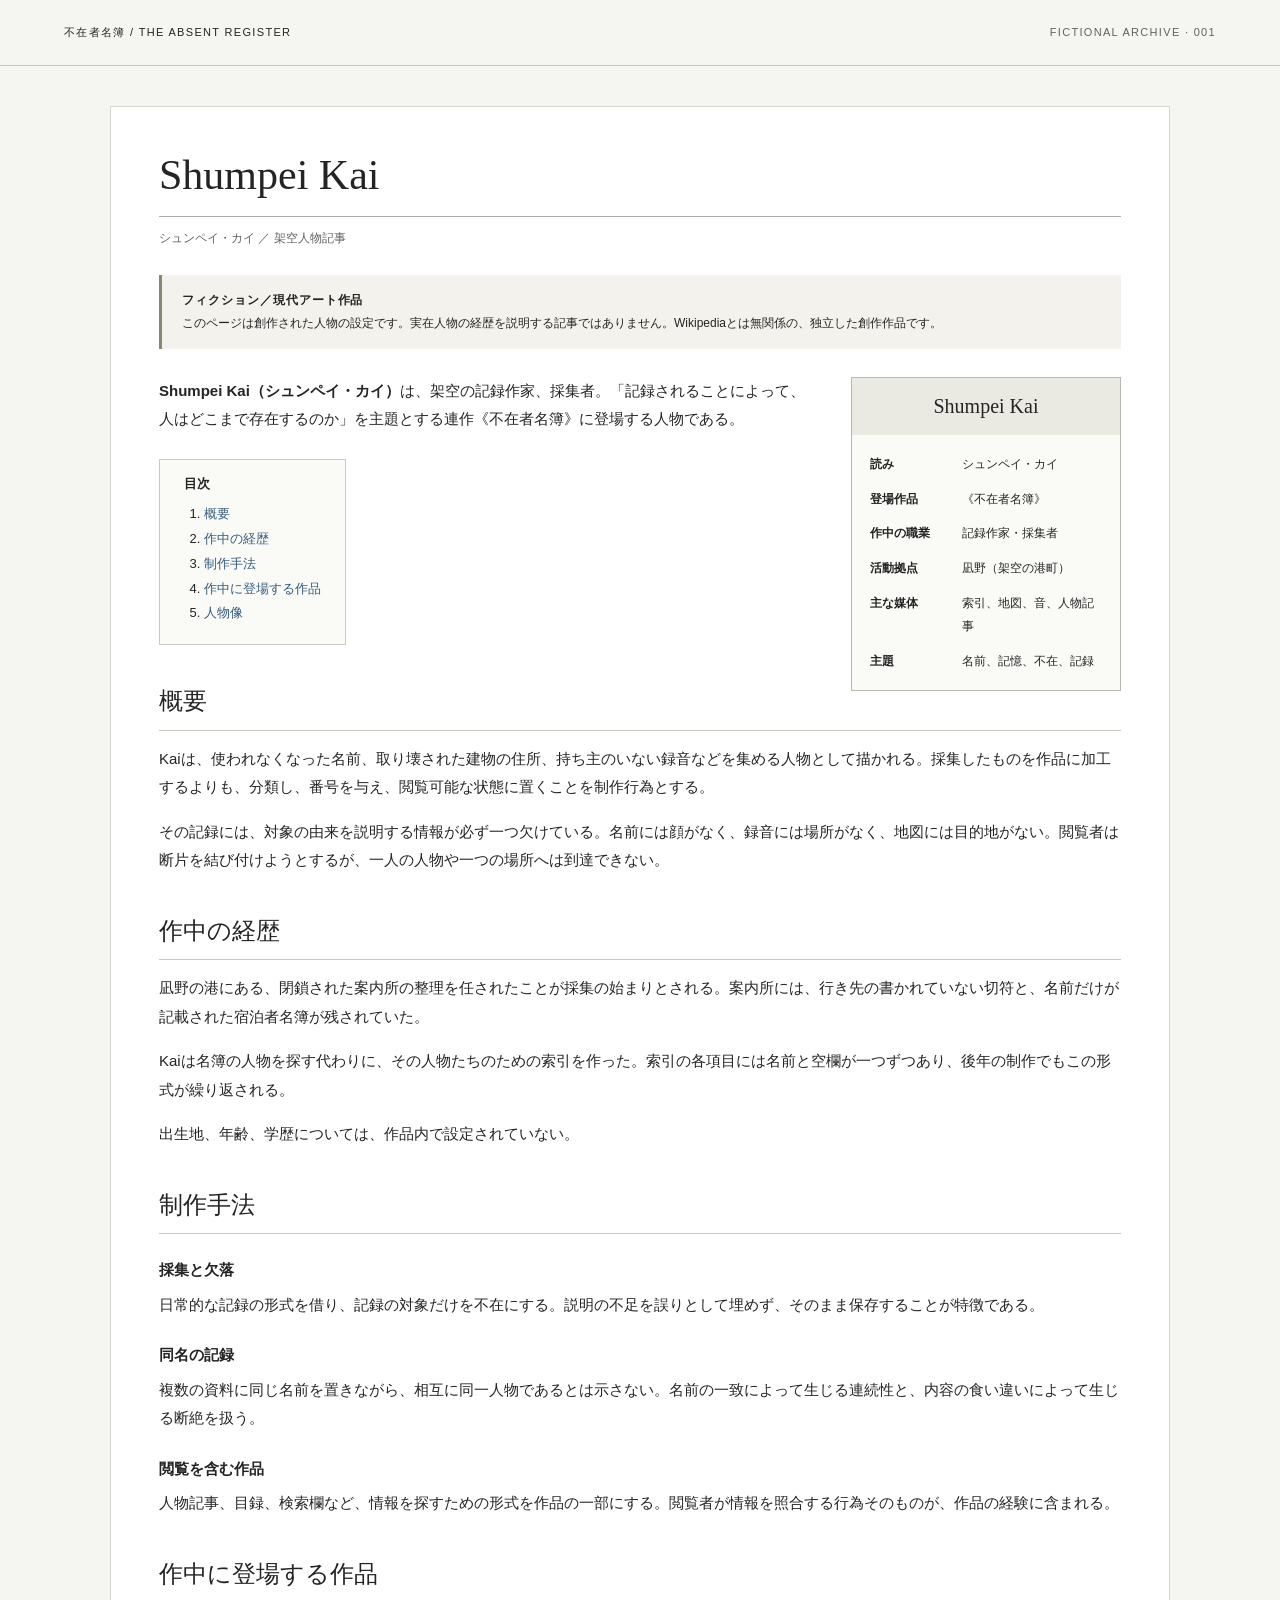
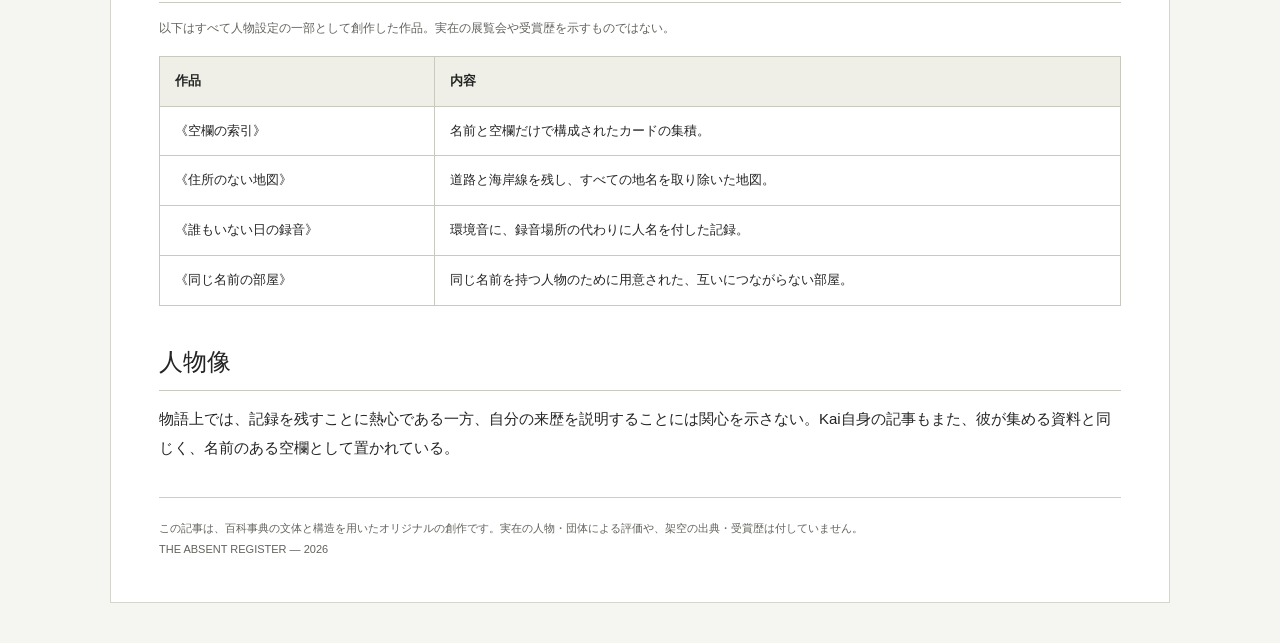
==== encyclopedia/index.html @ 6db36600 "Publish initial Shumpei Kai artworks" ====
<!doctype html>
<html lang="ja"><head><meta charset="utf-8"><meta name="viewport" content="width=device-width,initial-scale=1"><title>Shumpei Kai — 不在者名簿</title><meta name="description" content="現代アート作品《不在者名簿》。架空の記録作家Shumpei Kaiを百科事典の形式で描いた創作人物記事。"><style>
*{box-sizing:border-box}body{margin:0;background:#f5f5f2;color:#242424;font-family:Arial,'Yu Gothic',sans-serif;font-size:15px;line-height:1.9}header{padding:22px 5vw;border-bottom:1px solid #c8c8c1;display:flex;justify-content:space-between;gap:20px;font-size:11px;letter-spacing:.12em}header span:last-child{color:#62625d}main{max-width:1060px;margin:40px auto;padding:42px 48px;background:#fff;border:1px solid #d5d5ce}h1{font-family:Georgia,'Yu Mincho',serif;font-size:42px;font-weight:400;line-height:1.25;border-bottom:1px solid #aaa;padding-bottom:15px;margin:0 0 10px}a{color:#365b7d;text-decoration:none}a:hover{text-decoration:underline}.sub{font-size:12px;color:#62625d;margin-bottom:25px}.notice{border-left:3px solid #8b8674;background:#f4f2ec;padding:14px 20px;font-size:12px;line-height:1.9;margin-bottom:28px}.notice strong{display:block;letter-spacing:.08em}.facts{float:right;width:270px;margin:0 0 24px 34px;border:1px solid #b9b9b1;background:#fafaf7;font-size:12px}.facts h2{background:#eaeae3;text-align:center;border:0;font:20px Georgia,serif;margin:0;padding:17px}.facts dl{display:grid;grid-template-columns:82px 1fr;gap:12px 10px;padding:18px;margin:0}.facts dt{font-weight:bold}.facts dd{margin:0}.toc{display:table;border:1px solid #c9c9c0;background:#fafaf7;padding:12px 24px;font-size:13px;margin:25px 0}.toc b{display:block}.toc ol{margin:6px 0;padding-left:20px}h2{font-family:Georgia,'Yu Mincho',serif;font-size:24px;font-weight:400;border-bottom:1px solid #c9c9c0;padding-bottom:5px;margin:34px 0 14px;clear:left}h3{font-size:15px;margin:22px 0 6px}p{margin:0 0 16px}table{border-collapse:collapse;width:100%;font-size:13px}th,td{border:1px solid #c9c9c0;padding:12px 15px;text-align:left}th{background:#efefe8}footer{clear:both;border-top:1px solid #ccc;margin-top:35px;padding-top:20px;font-size:11px;color:#62625d}.small{font-size:12px;color:#62625d}@media(max-width:680px){header{padding:18px 6vw;font-size:9px}main{border:0;margin:0;padding:28px 6vw}h1{font-size:35px}.facts{float:none;width:100%;margin:22px 0}.toc{width:100%}body{font-size:14px}th,td{padding:10px}h2{font-size:22px}}
</style></head><body>
<header><span>不在者名簿 / THE ABSENT REGISTER</span><span>FICTIONAL ARCHIVE · 001</span></header>
<main><h1>Shumpei Kai</h1><div class="sub">シュンペイ・カイ ／ 架空人物記事</div>
<div class="notice"><strong>フィクション／現代アート作品</strong>このページは創作された人物の設定です。実在人物の経歴を説明する記事ではありません。Wikipediaとは無関係の、独立した創作作品です。</div>
<aside class="facts" aria-label="人物設定"><h2>Shumpei Kai</h2><dl><dt>読み</dt><dd>シュンペイ・カイ</dd><dt>登場作品</dt><dd>《不在者名簿》</dd><dt>作中の職業</dt><dd>記録作家・採集者</dd><dt>活動拠点</dt><dd>凪野（架空の港町）</dd><dt>主な媒体</dt><dd>索引、地図、音、人物記事</dd><dt>主題</dt><dd>名前、記憶、不在、記録</dd></dl></aside>
<p><b>Shumpei Kai（シュンペイ・カイ）</b>は、架空の記録作家、採集者。「記録されることによって、人はどこまで存在するのか」を主題とする連作《不在者名簿》に登場する人物である。</p>
<nav class="toc" aria-label="目次"><b>目次</b><ol><li><a href="#overview">概要</a></li><li><a href="#life">作中の経歴</a></li><li><a href="#practice">制作手法</a></li><li><a href="#works">作中に登場する作品</a></li><li><a href="#character">人物像</a></li></ol></nav>
<h2 id="overview">概要</h2><p>Kaiは、使われなくなった名前、取り壊された建物の住所、持ち主のいない録音などを集める人物として描かれる。採集したものを作品に加工するよりも、分類し、番号を与え、閲覧可能な状態に置くことを制作行為とする。</p><p>その記録には、対象の由来を説明する情報が必ず一つ欠けている。名前には顔がなく、録音には場所がなく、地図には目的地がない。閲覧者は断片を結び付けようとするが、一人の人物や一つの場所へは到達できない。</p>
<h2 id="life">作中の経歴</h2><p>凪野の港にある、閉鎖された案内所の整理を任されたことが採集の始まりとされる。案内所には、行き先の書かれていない切符と、名前だけが記載された宿泊者名簿が残されていた。</p><p>Kaiは名簿の人物を探す代わりに、その人物たちのための索引を作った。索引の各項目には名前と空欄が一つずつあり、後年の制作でもこの形式が繰り返される。</p><p>出生地、年齢、学歴については、作品内で設定されていない。</p>
<h2 id="practice">制作手法</h2><h3>採集と欠落</h3><p>日常的な記録の形式を借り、記録の対象だけを不在にする。説明の不足を誤りとして埋めず、そのまま保存することが特徴である。</p><h3>同名の記録</h3><p>複数の資料に同じ名前を置きながら、相互に同一人物であるとは示さない。名前の一致によって生じる連続性と、内容の食い違いによって生じる断絶を扱う。</p><h3>閲覧を含む作品</h3><p>人物記事、目録、検索欄など、情報を探すための形式を作品の一部にする。閲覧者が情報を照合する行為そのものが、作品の経験に含まれる。</p>
<h2 id="works">作中に登場する作品</h2><p class="small">以下はすべて人物設定の一部として創作した作品。実在の展覧会や受賞歴を示すものではない。</p><table><thead><tr><th scope="col">作品</th><th scope="col">内容</th></tr></thead><tbody><tr><td>《空欄の索引》</td><td>名前と空欄だけで構成されたカードの集積。</td></tr><tr><td>《住所のない地図》</td><td>道路と海岸線を残し、すべての地名を取り除いた地図。</td></tr><tr><td>《誰もいない日の録音》</td><td>環境音に、録音場所の代わりに人名を付した記録。</td></tr><tr><td>《同じ名前の部屋》</td><td>同じ名前を持つ人物のために用意された、互いにつながらない部屋。</td></tr></tbody></table>
<h2 id="character">人物像</h2><p>物語上では、記録を残すことに熱心である一方、自分の来歴を説明することには関心を示さない。Kai自身の記事もまた、彼が集める資料と同じく、名前のある空欄として置かれている。</p>
<footer>この記事は、百科事典の文体と構造を用いたオリジナルの創作です。実在の人物・団体による評価や、架空の出典・受賞歴は付していません。<br>THE ABSENT REGISTER — 2026</footer></main></body></html>
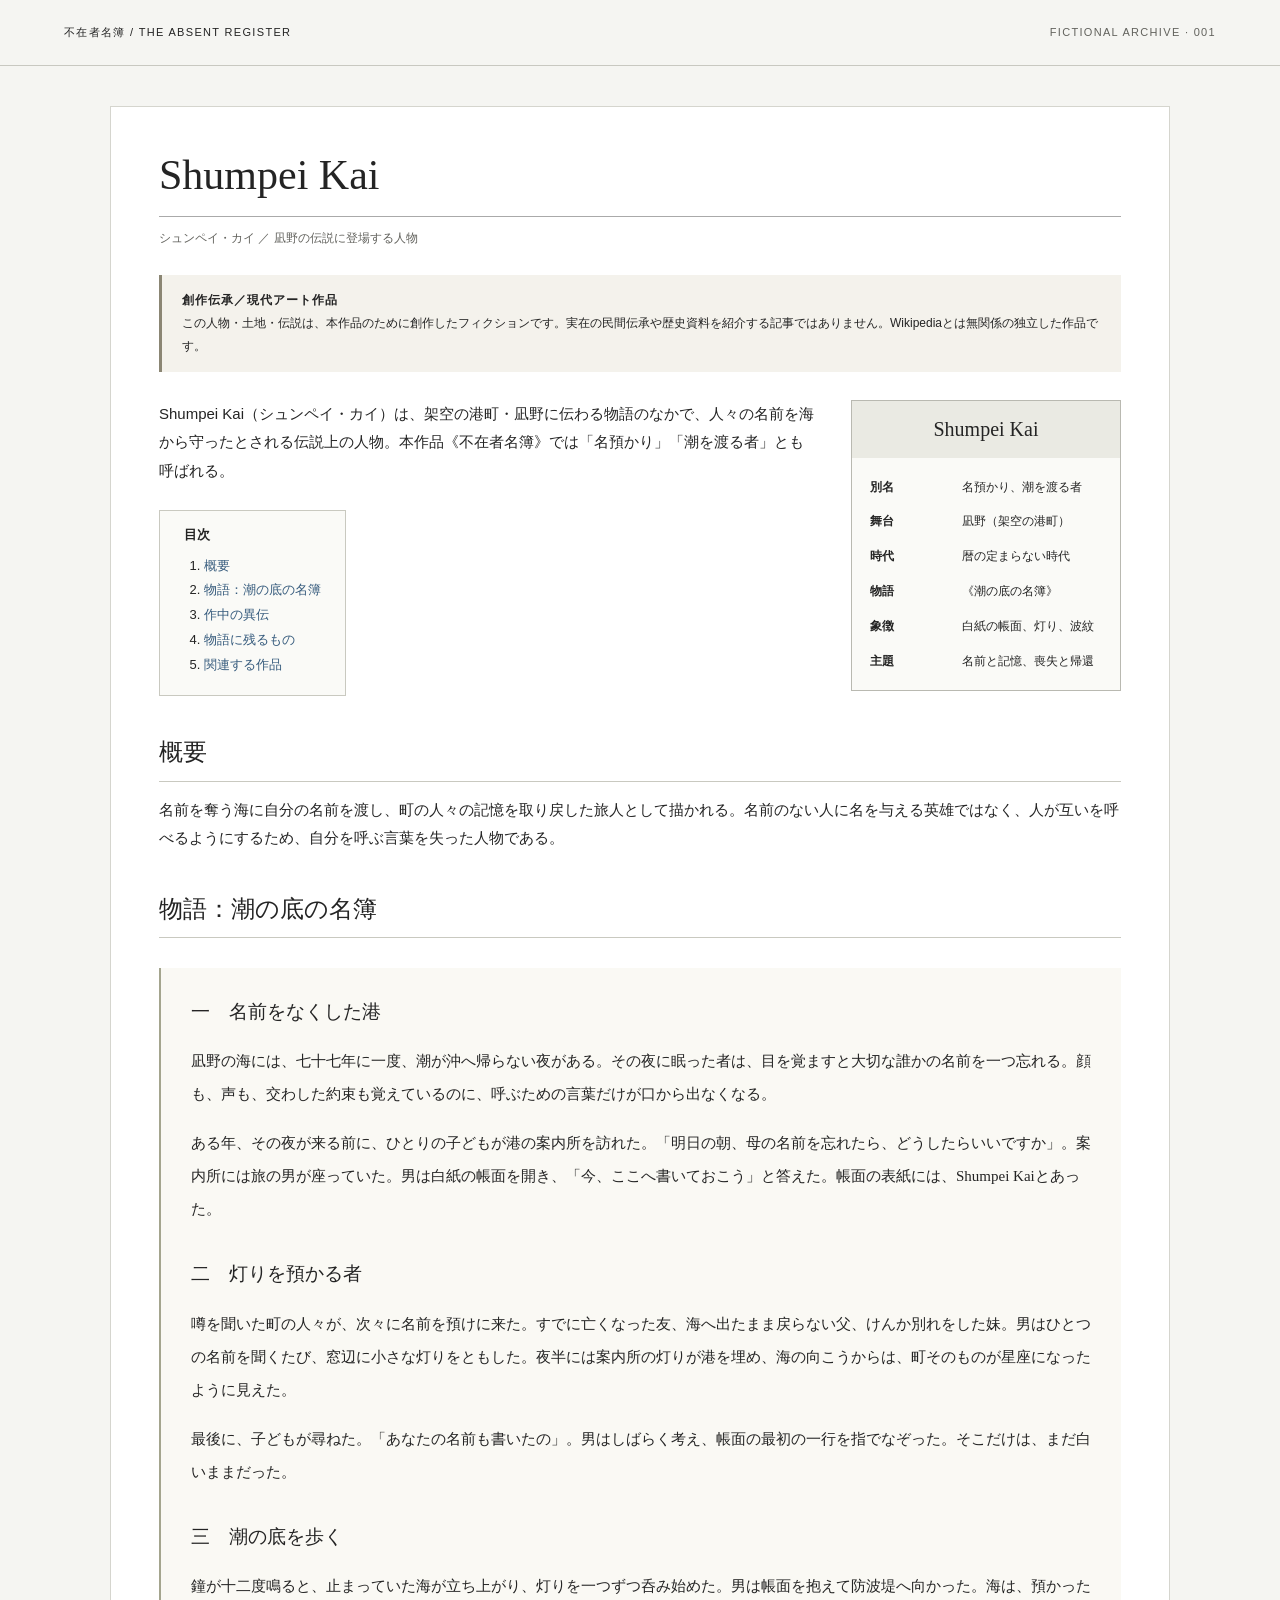
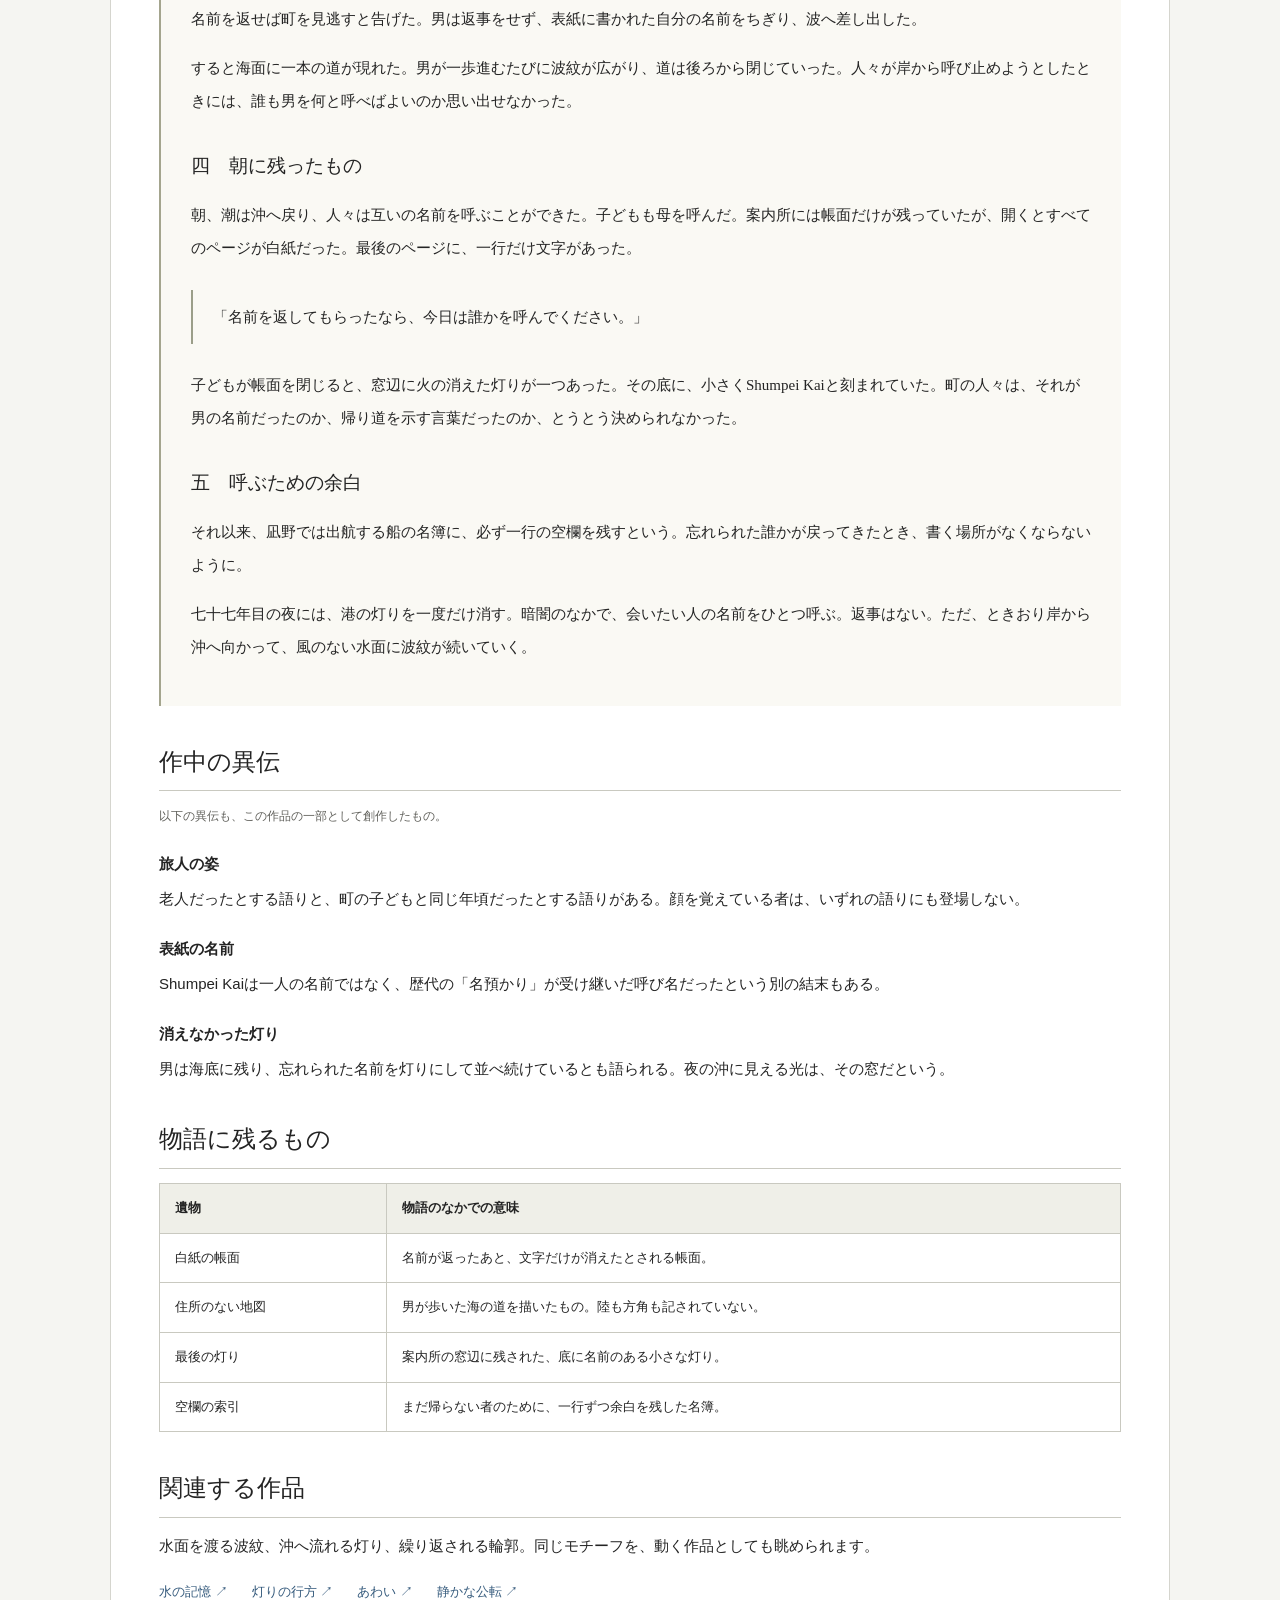
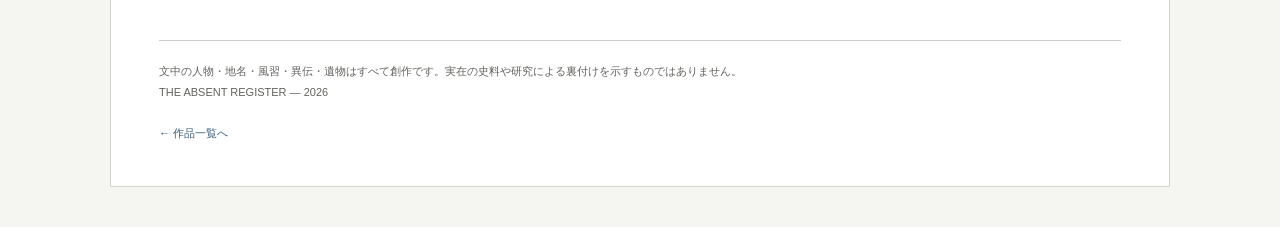
==== commit 3fed8fdc: "Tell the legend of Shumpei Kai and the sea of names" ====
--- a/encyclopedia/index.html
+++ b/encyclopedia/index.html
@@ -1,16 +1,15 @@
 <!doctype html>
-<html lang="ja"><head><meta charset="utf-8"><meta name="viewport" content="width=device-width,initial-scale=1"><title>Shumpei Kai — 不在者名簿</title><meta name="description" content="現代アート作品《不在者名簿》。架空の記録作家Shumpei Kaiを百科事典の形式で描いた創作人物記事。"><style>
+<html lang="ja"><head><meta charset="utf-8"><meta name="viewport" content="width=device-width,initial-scale=1"><title>Shumpei Kai — 不在者名簿</title><meta name="description" content="現代アート作品《不在者名簿》。名前を奪う海に自分の名を渡した伝説上の人物Shumpei Kai。架空の港町・凪野を舞台とする創作物語《潮の底の名簿》。"><style>
 *{box-sizing:border-box}body{margin:0;background:#f5f5f2;color:#242424;font-family:Arial,'Yu Gothic',sans-serif;font-size:15px;line-height:1.9}header{padding:22px 5vw;border-bottom:1px solid #c8c8c1;display:flex;justify-content:space-between;gap:20px;font-size:11px;letter-spacing:.12em}header span:last-child{color:#62625d}main{max-width:1060px;margin:40px auto;padding:42px 48px;background:#fff;border:1px solid #d5d5ce}h1{font-family:Georgia,'Yu Mincho',serif;font-size:42px;font-weight:400;line-height:1.25;border-bottom:1px solid #aaa;padding-bottom:15px;margin:0 0 10px}a{color:#365b7d;text-decoration:none}a:hover{text-decoration:underline}.sub{font-size:12px;color:#62625d;margin-bottom:25px}.notice{border-left:3px solid #8b8674;background:#f4f2ec;padding:14px 20px;font-size:12px;line-height:1.9;margin-bottom:28px}.notice strong{display:block;letter-spacing:.08em}.facts{float:right;width:270px;margin:0 0 24px 34px;border:1px solid #b9b9b1;background:#fafaf7;font-size:12px}.facts h2{background:#eaeae3;text-align:center;border:0;font:20px Georgia,serif;margin:0;padding:17px}.facts dl{display:grid;grid-template-columns:82px 1fr;gap:12px 10px;padding:18px;margin:0}.facts dt{font-weight:bold}.facts dd{margin:0}.toc{display:table;border:1px solid #c9c9c0;background:#fafaf7;padding:12px 24px;font-size:13px;margin:25px 0}.toc b{display:block}.toc ol{margin:6px 0;padding-left:20px}h2{font-family:Georgia,'Yu Mincho',serif;font-size:24px;font-weight:400;border-bottom:1px solid #c9c9c0;padding-bottom:5px;margin:34px 0 14px;clear:left}h3{font-size:15px;margin:22px 0 6px}p{margin:0 0 16px}table{border-collapse:collapse;width:100%;font-size:13px}th,td{border:1px solid #c9c9c0;padding:12px 15px;text-align:left}th{background:#efefe8}footer{clear:both;border-top:1px solid #ccc;margin-top:35px;padding-top:20px;font-size:11px;color:#62625d}.small{font-size:12px;color:#62625d}@media(max-width:680px){header{padding:18px 6vw;font-size:9px}main{border:0;margin:0;padding:28px 6vw}h1{font-size:35px}.facts{float:none;width:100%;margin:22px 0}.toc{width:100%}body{font-size:14px}th,td{padding:10px}h2{font-size:22px}}
-</style></head><body>
+.story{clear:both;margin:30px 0;padding:26px 30px;background:#faf9f4;border-left:2px solid #a4a58e}.story h3{font-family:Georgia,'Yu Mincho',serif;font-size:19px;font-weight:400;margin:30px 0 15px}.story h3:first-child{margin-top:0}.story p{font-family:'Yu Mincho',Georgia,serif;line-height:2.2}.story blockquote{margin:25px 0;padding:12px 20px;border-left:2px solid #9b9e89;font-family:'Yu Mincho',serif;line-height:2}.related{display:flex;flex-wrap:wrap;gap:12px 24px;font-size:13px;margin:20px 0}.back{display:inline-block;margin-top:20px}@media(max-width:680px){.story{padding:20px 18px}.story h3{font-size:17px}}a:focus-visible{outline:2px solid #617c77;outline-offset:3px}</style></head><body>
 <header><span>不在者名簿 / THE ABSENT REGISTER</span><span>FICTIONAL ARCHIVE · 001</span></header>
-<main><h1>Shumpei Kai</h1><div class="sub">シュンペイ・カイ ／ 架空人物記事</div>
-<div class="notice"><strong>フィクション／現代アート作品</strong>このページは創作された人物の設定です。実在人物の経歴を説明する記事ではありません。Wikipediaとは無関係の、独立した創作作品です。</div>
-<aside class="facts" aria-label="人物設定"><h2>Shumpei Kai</h2><dl><dt>読み</dt><dd>シュンペイ・カイ</dd><dt>登場作品</dt><dd>《不在者名簿》</dd><dt>作中の職業</dt><dd>記録作家・採集者</dd><dt>活動拠点</dt><dd>凪野（架空の港町）</dd><dt>主な媒体</dt><dd>索引、地図、音、人物記事</dd><dt>主題</dt><dd>名前、記憶、不在、記録</dd></dl></aside>
-<p><b>Shumpei Kai（シュンペイ・カイ）</b>は、架空の記録作家、採集者。「記録されることによって、人はどこまで存在するのか」を主題とする連作《不在者名簿》に登場する人物である。</p>
-<nav class="toc" aria-label="目次"><b>目次</b><ol><li><a href="#overview">概要</a></li><li><a href="#life">作中の経歴</a></li><li><a href="#practice">制作手法</a></li><li><a href="#works">作中に登場する作品</a></li><li><a href="#character">人物像</a></li></ol></nav>
-<h2 id="overview">概要</h2><p>Kaiは、使われなくなった名前、取り壊された建物の住所、持ち主のいない録音などを集める人物として描かれる。採集したものを作品に加工するよりも、分類し、番号を与え、閲覧可能な状態に置くことを制作行為とする。</p><p>その記録には、対象の由来を説明する情報が必ず一つ欠けている。名前には顔がなく、録音には場所がなく、地図には目的地がない。閲覧者は断片を結び付けようとするが、一人の人物や一つの場所へは到達できない。</p>
-<h2 id="life">作中の経歴</h2><p>凪野の港にある、閉鎖された案内所の整理を任されたことが採集の始まりとされる。案内所には、行き先の書かれていない切符と、名前だけが記載された宿泊者名簿が残されていた。</p><p>Kaiは名簿の人物を探す代わりに、その人物たちのための索引を作った。索引の各項目には名前と空欄が一つずつあり、後年の制作でもこの形式が繰り返される。</p><p>出生地、年齢、学歴については、作品内で設定されていない。</p>
-<h2 id="practice">制作手法</h2><h3>採集と欠落</h3><p>日常的な記録の形式を借り、記録の対象だけを不在にする。説明の不足を誤りとして埋めず、そのまま保存することが特徴である。</p><h3>同名の記録</h3><p>複数の資料に同じ名前を置きながら、相互に同一人物であるとは示さない。名前の一致によって生じる連続性と、内容の食い違いによって生じる断絶を扱う。</p><h3>閲覧を含む作品</h3><p>人物記事、目録、検索欄など、情報を探すための形式を作品の一部にする。閲覧者が情報を照合する行為そのものが、作品の経験に含まれる。</p>
-<h2 id="works">作中に登場する作品</h2><p class="small">以下はすべて人物設定の一部として創作した作品。実在の展覧会や受賞歴を示すものではない。</p><table><thead><tr><th scope="col">作品</th><th scope="col">内容</th></tr></thead><tbody><tr><td>《空欄の索引》</td><td>名前と空欄だけで構成されたカードの集積。</td></tr><tr><td>《住所のない地図》</td><td>道路と海岸線を残し、すべての地名を取り除いた地図。</td></tr><tr><td>《誰もいない日の録音》</td><td>環境音に、録音場所の代わりに人名を付した記録。</td></tr><tr><td>《同じ名前の部屋》</td><td>同じ名前を持つ人物のために用意された、互いにつながらない部屋。</td></tr></tbody></table>
-<h2 id="character">人物像</h2><p>物語上では、記録を残すことに熱心である一方、自分の来歴を説明することには関心を示さない。Kai自身の記事もまた、彼が集める資料と同じく、名前のある空欄として置かれている。</p>
-<footer>この記事は、百科事典の文体と構造を用いたオリジナルの創作です。実在の人物・団体による評価や、架空の出典・受賞歴は付していません。<br>THE ABSENT REGISTER — 2026</footer></main></body></html>
+<main><h1>Shumpei Kai</h1><div class="sub">シュンペイ・カイ ／ 凪野の伝説に登場する人物</div>
+<div class="notice"><strong>創作伝承／現代アート作品</strong>この人物・土地・伝説は、本作品のために創作したフィクションです。実在の民間伝承や歴史資料を紹介する記事ではありません。Wikipediaとは無関係の独立した作品です。</div>
+<aside class="facts" aria-label="伝説の人物設定"><h2>Shumpei Kai</h2><dl><dt>別名</dt><dd>名預かり、潮を渡る者</dd><dt>舞台</dt><dd>凪野（架空の港町）</dd><dt>時代</dt><dd>暦の定まらない時代</dd><dt>物語</dt><dd>《潮の底の名簿》</dd><dt>象徴</dt><dd>白紙の帳面、灯り、波紋</dd><dt>主題</dt><dd>名前と記憶、喪失と帰還</dd></dl></aside>
+<p>Shumpei Kai（シュンペイ・カイ）は、架空の港町・凪野に伝わる物語のなかで、人々の名前を海から守ったとされる伝説上の人物。本作品《不在者名簿》では「名預かり」「潮を渡る者」とも呼ばれる。</p><nav class="toc" aria-label="目次"><b>目次</b><ol><li><a href="#overview">概要</a></li><li><a href="#legend">物語：潮の底の名簿</a></li><li><a href="#variants">作中の異伝</a></li><li><a href="#artifacts">物語に残るもの</a></li><li><a href="#related">関連する作品</a></li></ol></nav>
+<h2 id="overview">概要</h2><p>名前を奪う海に自分の名前を渡し、町の人々の記憶を取り戻した旅人として描かれる。名前のない人に名を与える英雄ではなく、人が互いを呼べるようにするため、自分を呼ぶ言葉を失った人物である。</p>
+<h2 id="legend">物語：潮の底の名簿</h2><div class="story"><h3>一　名前をなくした港</h3><p>凪野の海には、七十七年に一度、潮が沖へ帰らない夜がある。その夜に眠った者は、目を覚ますと大切な誰かの名前を一つ忘れる。顔も、声も、交わした約束も覚えているのに、呼ぶための言葉だけが口から出なくなる。</p><p>ある年、その夜が来る前に、ひとりの子どもが港の案内所を訪れた。「明日の朝、母の名前を忘れたら、どうしたらいいですか」。案内所には旅の男が座っていた。男は白紙の帳面を開き、「今、ここへ書いておこう」と答えた。帳面の表紙には、Shumpei Kaiとあった。</p><h3>二　灯りを預かる者</h3><p>噂を聞いた町の人々が、次々に名前を預けに来た。すでに亡くなった友、海へ出たまま戻らない父、けんか別れをした妹。男はひとつの名前を聞くたび、窓辺に小さな灯りをともした。夜半には案内所の灯りが港を埋め、海の向こうからは、町そのものが星座になったように見えた。</p><p>最後に、子どもが尋ねた。「あなたの名前も書いたの」。男はしばらく考え、帳面の最初の一行を指でなぞった。そこだけは、まだ白いままだった。</p><h3>三　潮の底を歩く</h3><p>鐘が十二度鳴ると、止まっていた海が立ち上がり、灯りを一つずつ呑み始めた。男は帳面を抱えて防波堤へ向かった。海は、預かった名前を返せば町を見逃すと告げた。男は返事をせず、表紙に書かれた自分の名前をちぎり、波へ差し出した。</p><p>すると海面に一本の道が現れた。男が一歩進むたびに波紋が広がり、道は後ろから閉じていった。人々が岸から呼び止めようとしたときには、誰も男を何と呼べばよいのか思い出せなかった。</p><h3>四　朝に残ったもの</h3><p>朝、潮は沖へ戻り、人々は互いの名前を呼ぶことができた。子どもも母を呼んだ。案内所には帳面だけが残っていたが、開くとすべてのページが白紙だった。最後のページに、一行だけ文字があった。</p><blockquote>「名前を返してもらったなら、今日は誰かを呼んでください。」</blockquote><p>子どもが帳面を閉じると、窓辺に火の消えた灯りが一つあった。その底に、小さくShumpei Kaiと刻まれていた。町の人々は、それが男の名前だったのか、帰り道を示す言葉だったのか、とうとう決められなかった。</p><h3>五　呼ぶための余白</h3><p>それ以来、凪野では出航する船の名簿に、必ず一行の空欄を残すという。忘れられた誰かが戻ってきたとき、書く場所がなくならないように。</p><p>七十七年目の夜には、港の灯りを一度だけ消す。暗闇のなかで、会いたい人の名前をひとつ呼ぶ。返事はない。ただ、ときおり岸から沖へ向かって、風のない水面に波紋が続いていく。</p></div>
+<h2 id="variants">作中の異伝</h2><p class="small">以下の異伝も、この作品の一部として創作したもの。</p><h3>旅人の姿</h3><p>老人だったとする語りと、町の子どもと同じ年頃だったとする語りがある。顔を覚えている者は、いずれの語りにも登場しない。</p><h3>表紙の名前</h3><p>Shumpei Kaiは一人の名前ではなく、歴代の「名預かり」が受け継いだ呼び名だったという別の結末もある。</p><h3>消えなかった灯り</h3><p>男は海底に残り、忘れられた名前を灯りにして並べ続けているとも語られる。夜の沖に見える光は、その窓だという。</p>
+<h2 id="artifacts">物語に残るもの</h2><table><thead><tr><th scope="col">遺物</th><th scope="col">物語のなかでの意味</th></tr></thead><tbody><tr><td>白紙の帳面</td><td>名前が返ったあと、文字だけが消えたとされる帳面。</td></tr><tr><td>住所のない地図</td><td>男が歩いた海の道を描いたもの。陸も方角も記されていない。</td></tr><tr><td>最後の灯り</td><td>案内所の窓辺に残された、底に名前のある小さな灯り。</td></tr><tr><td>空欄の索引</td><td>まだ帰らない者のために、一行ずつ余白を残した名簿。</td></tr></tbody></table>
+<h2 id="related">関連する作品</h2><p>水面を渡る波紋、沖へ流れる灯り、繰り返される輪郭。同じモチーフを、動く作品としても眺められます。</p><nav class="related" aria-label="関連作品"><a href="../ripples/">水の記憶 ↗</a><a href="../drift/">灯りの行方 ↗</a><a href="../intervals/">あわい ↗</a><a href="../orbits/">静かな公転 ↗</a></nav>
+<footer>文中の人物・地名・風習・異伝・遺物はすべて創作です。実在の史料や研究による裏付けを示すものではありません。<br>THE ABSENT REGISTER — 2026<br><a class="back" href="../">← 作品一覧へ</a></footer></main></body></html>
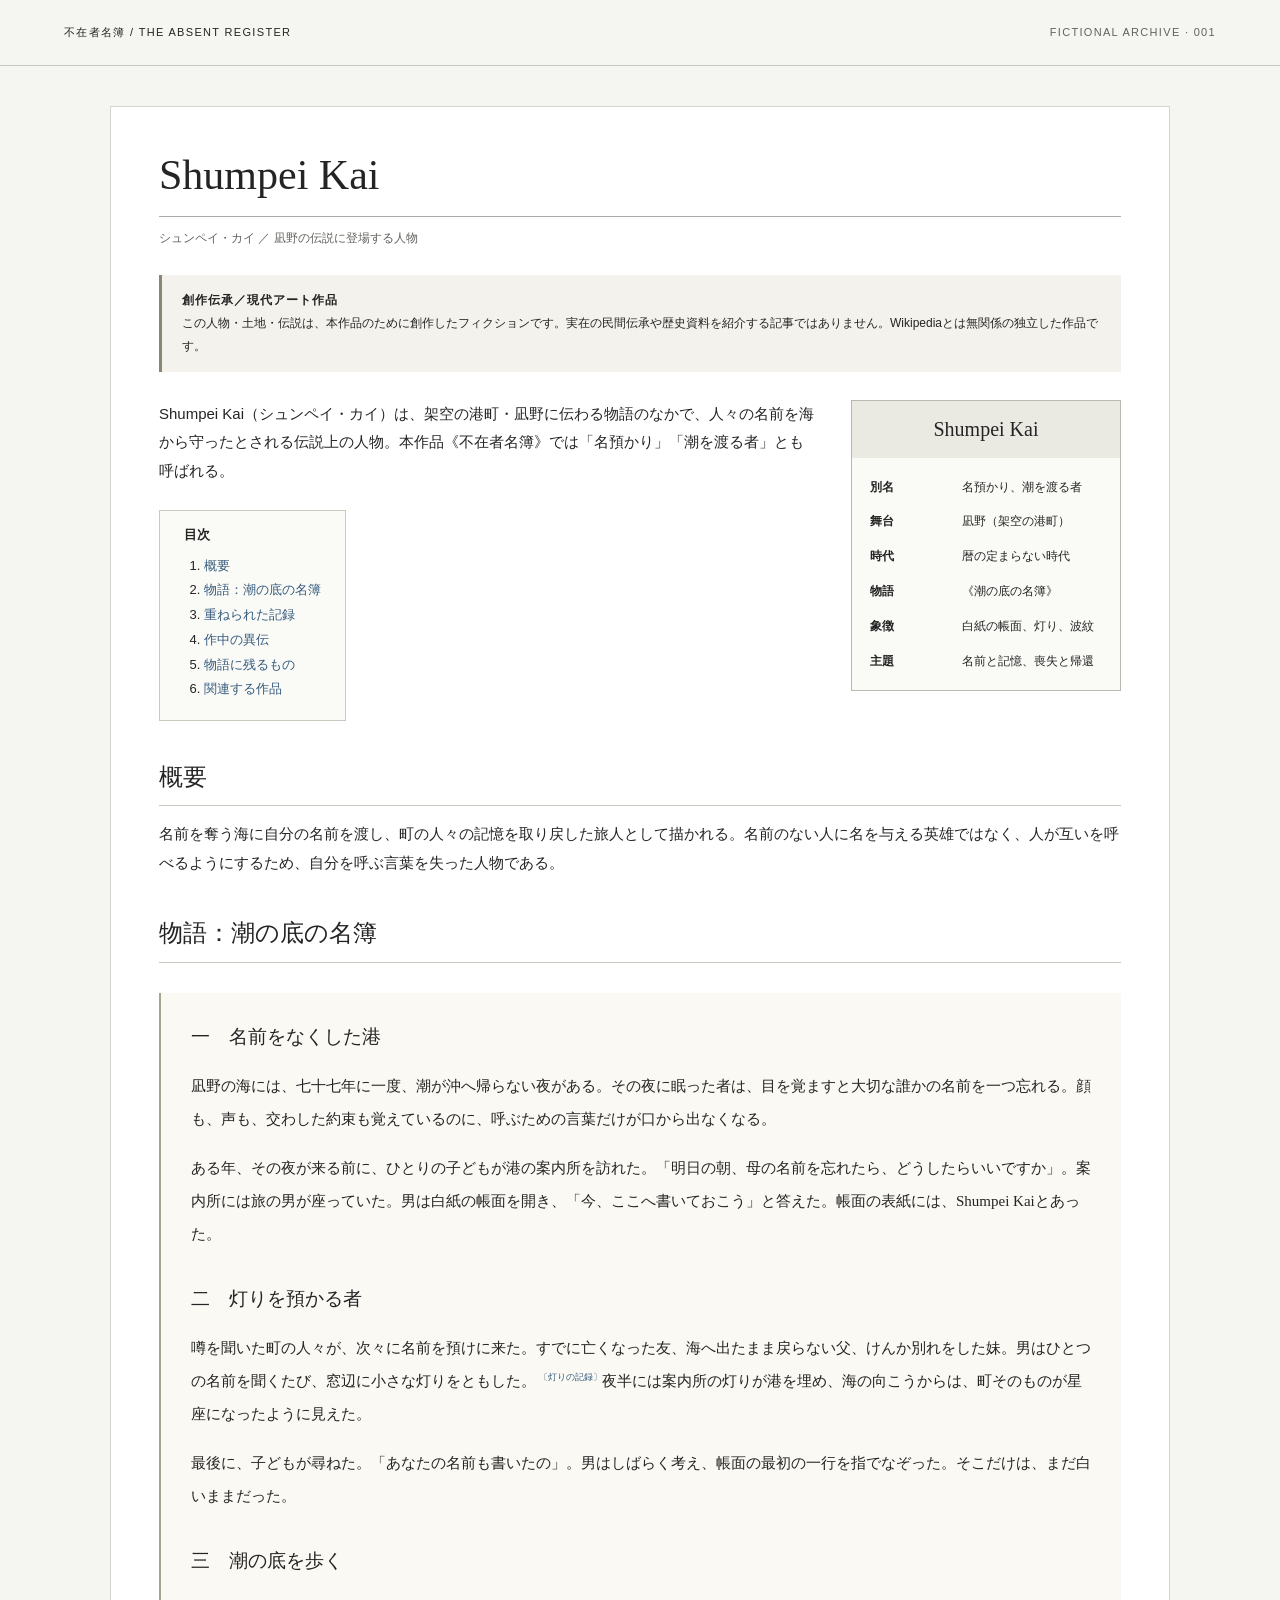
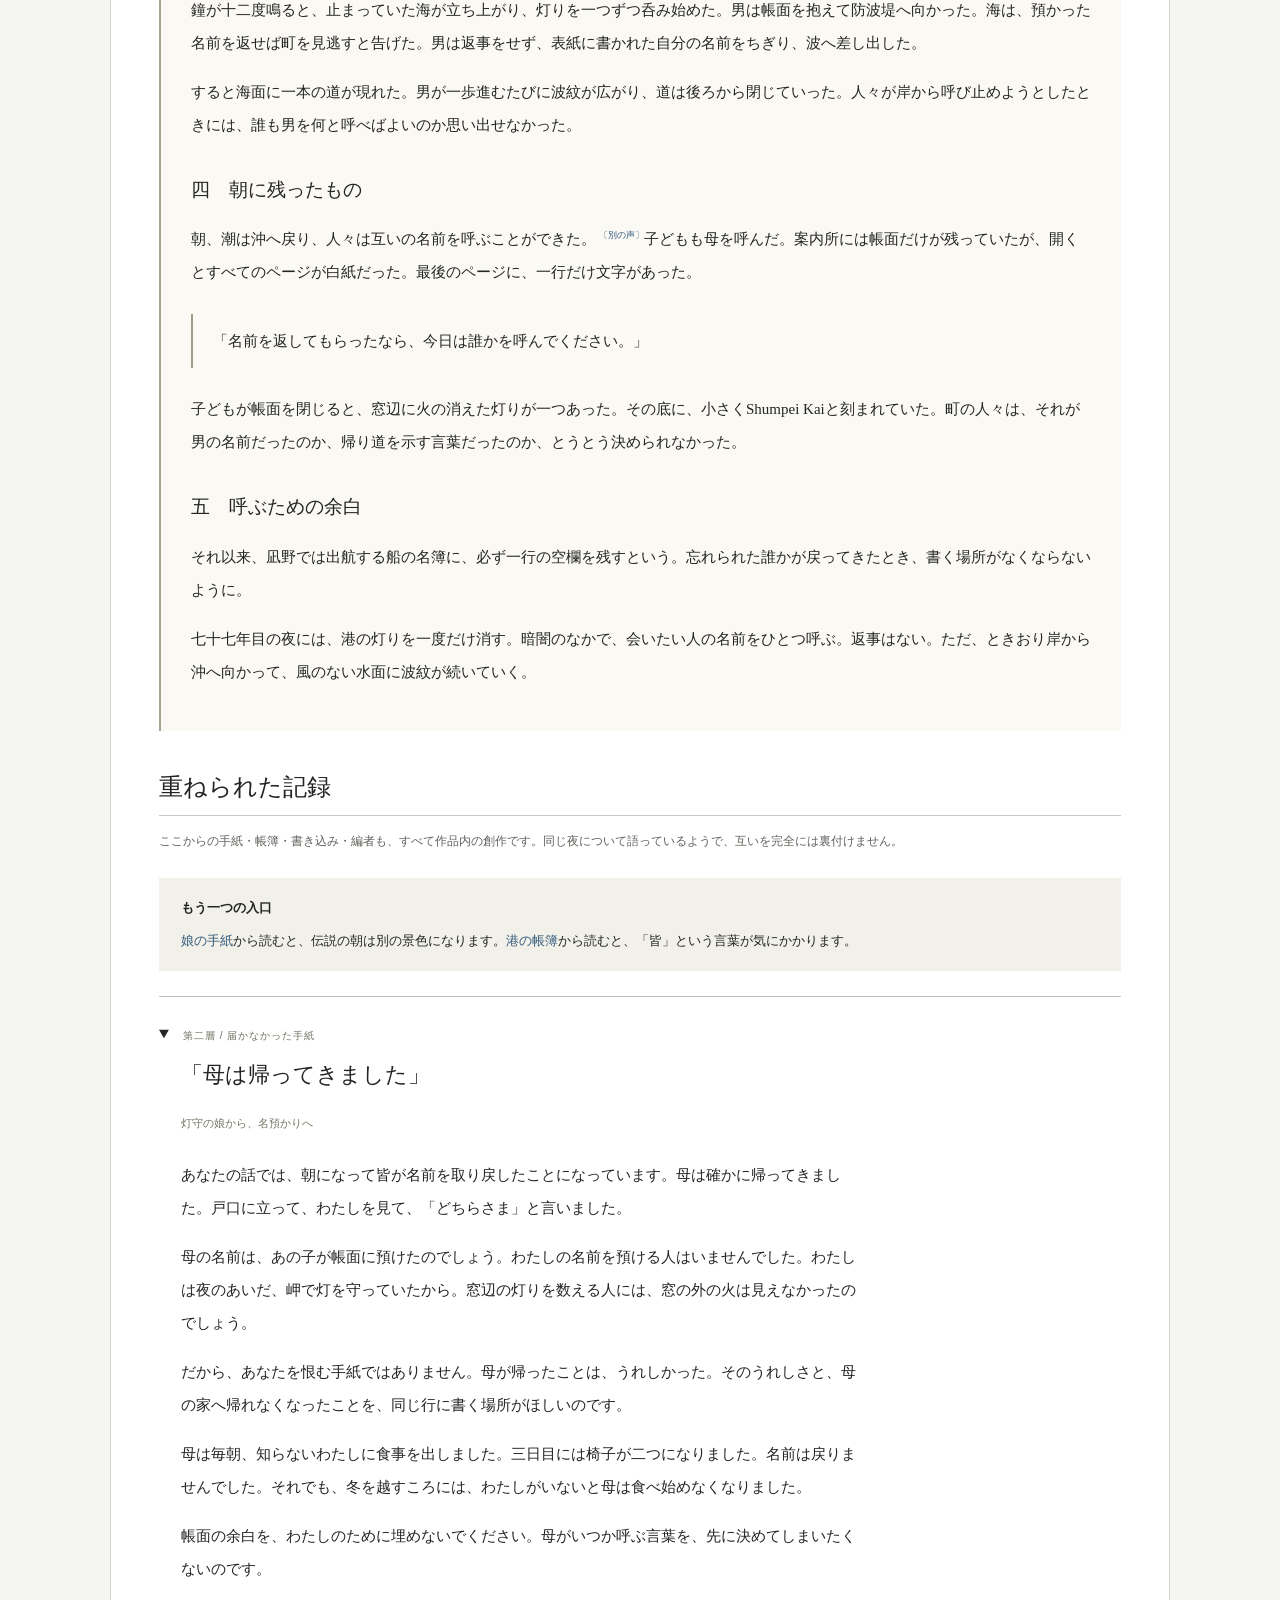
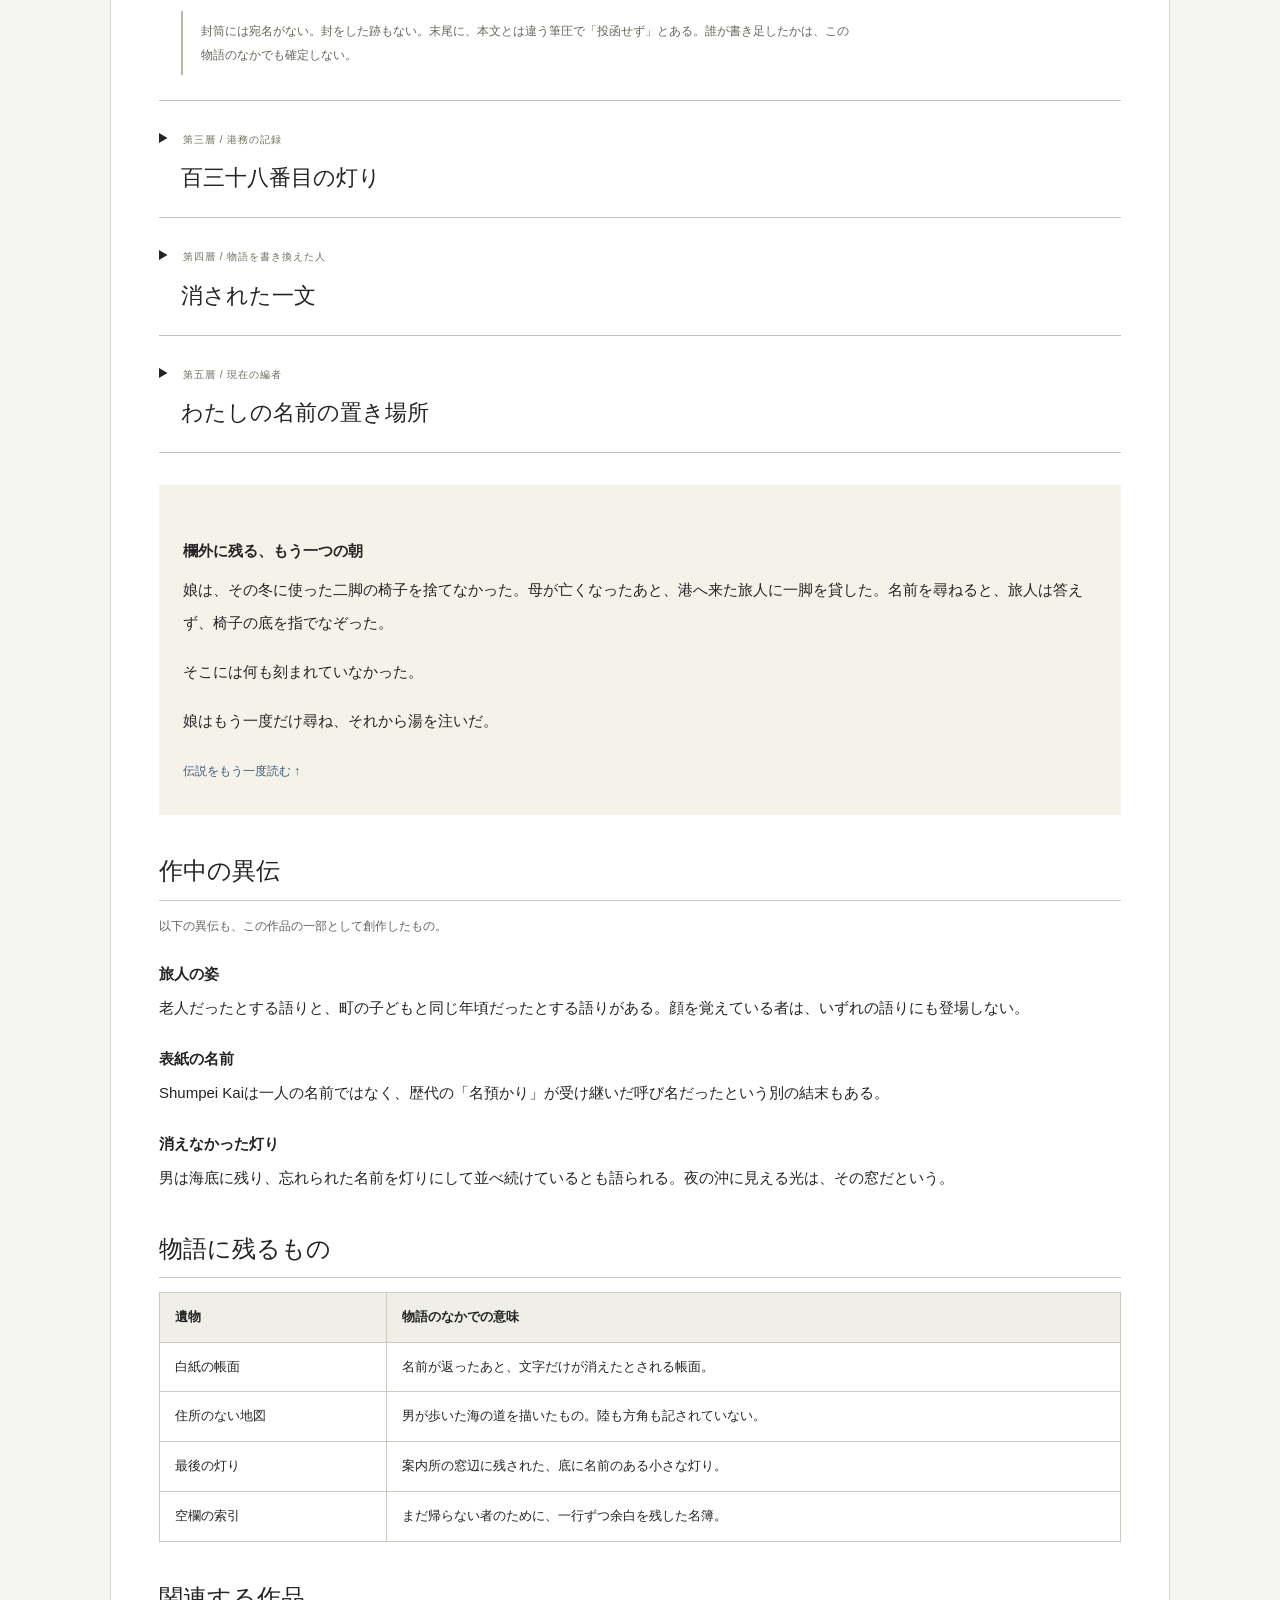
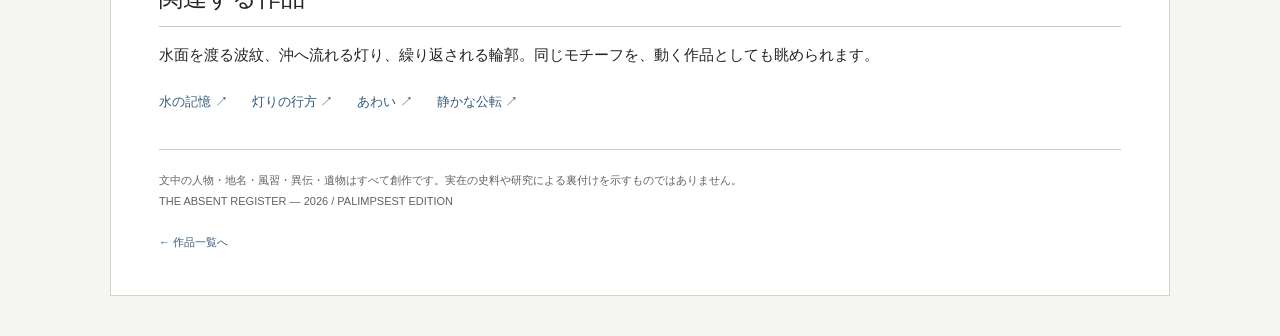
==== commit 1c35749f: "Layer the legend with letters ledgers and an unreliable editor" ====
--- a/encyclopedia/index.html
+++ b/encyclopedia/index.html
@@ -1,15 +1,16 @@
 <!doctype html>
 <html lang="ja"><head><meta charset="utf-8"><meta name="viewport" content="width=device-width,initial-scale=1"><title>Shumpei Kai — 不在者名簿</title><meta name="description" content="現代アート作品《不在者名簿》。名前を奪う海に自分の名を渡した伝説上の人物Shumpei Kai。架空の港町・凪野を舞台とする創作物語《潮の底の名簿》。"><style>
 *{box-sizing:border-box}body{margin:0;background:#f5f5f2;color:#242424;font-family:Arial,'Yu Gothic',sans-serif;font-size:15px;line-height:1.9}header{padding:22px 5vw;border-bottom:1px solid #c8c8c1;display:flex;justify-content:space-between;gap:20px;font-size:11px;letter-spacing:.12em}header span:last-child{color:#62625d}main{max-width:1060px;margin:40px auto;padding:42px 48px;background:#fff;border:1px solid #d5d5ce}h1{font-family:Georgia,'Yu Mincho',serif;font-size:42px;font-weight:400;line-height:1.25;border-bottom:1px solid #aaa;padding-bottom:15px;margin:0 0 10px}a{color:#365b7d;text-decoration:none}a:hover{text-decoration:underline}.sub{font-size:12px;color:#62625d;margin-bottom:25px}.notice{border-left:3px solid #8b8674;background:#f4f2ec;padding:14px 20px;font-size:12px;line-height:1.9;margin-bottom:28px}.notice strong{display:block;letter-spacing:.08em}.facts{float:right;width:270px;margin:0 0 24px 34px;border:1px solid #b9b9b1;background:#fafaf7;font-size:12px}.facts h2{background:#eaeae3;text-align:center;border:0;font:20px Georgia,serif;margin:0;padding:17px}.facts dl{display:grid;grid-template-columns:82px 1fr;gap:12px 10px;padding:18px;margin:0}.facts dt{font-weight:bold}.facts dd{margin:0}.toc{display:table;border:1px solid #c9c9c0;background:#fafaf7;padding:12px 24px;font-size:13px;margin:25px 0}.toc b{display:block}.toc ol{margin:6px 0;padding-left:20px}h2{font-family:Georgia,'Yu Mincho',serif;font-size:24px;font-weight:400;border-bottom:1px solid #c9c9c0;padding-bottom:5px;margin:34px 0 14px;clear:left}h3{font-size:15px;margin:22px 0 6px}p{margin:0 0 16px}table{border-collapse:collapse;width:100%;font-size:13px}th,td{border:1px solid #c9c9c0;padding:12px 15px;text-align:left}th{background:#efefe8}footer{clear:both;border-top:1px solid #ccc;margin-top:35px;padding-top:20px;font-size:11px;color:#62625d}.small{font-size:12px;color:#62625d}@media(max-width:680px){header{padding:18px 6vw;font-size:9px}main{border:0;margin:0;padding:28px 6vw}h1{font-size:35px}.facts{float:none;width:100%;margin:22px 0}.toc{width:100%}body{font-size:14px}th,td{padding:10px}h2{font-size:22px}}
-.story{clear:both;margin:30px 0;padding:26px 30px;background:#faf9f4;border-left:2px solid #a4a58e}.story h3{font-family:Georgia,'Yu Mincho',serif;font-size:19px;font-weight:400;margin:30px 0 15px}.story h3:first-child{margin-top:0}.story p{font-family:'Yu Mincho',Georgia,serif;line-height:2.2}.story blockquote{margin:25px 0;padding:12px 20px;border-left:2px solid #9b9e89;font-family:'Yu Mincho',serif;line-height:2}.related{display:flex;flex-wrap:wrap;gap:12px 24px;font-size:13px;margin:20px 0}.back{display:inline-block;margin-top:20px}@media(max-width:680px){.story{padding:20px 18px}.story h3{font-size:17px}}a:focus-visible{outline:2px solid #617c77;outline-offset:3px}</style></head><body>
+.story{clear:both;margin:30px 0;padding:26px 30px;background:#faf9f4;border-left:2px solid #a4a58e}.story h3{font-family:Georgia,'Yu Mincho',serif;font-size:19px;font-weight:400;margin:30px 0 15px}.story h3:first-child{margin-top:0}.story p{font-family:'Yu Mincho',Georgia,serif;line-height:2.2}.story blockquote{margin:25px 0;padding:12px 20px;border-left:2px solid #9b9e89;font-family:'Yu Mincho',serif;line-height:2}.related{display:flex;flex-wrap:wrap;gap:12px 24px;font-size:13px;margin:20px 0}.back{display:inline-block;margin-top:20px}@media(max-width:680px){.story{padding:20px 18px}.story h3{font-size:17px}}a:focus-visible{outline:2px solid #617c77;outline-offset:3px}.reading{background:#f1f1e9;padding:18px 22px;font-size:13px;margin:25px 0}.reading p{margin:8px 0 0}.document{border-top:1px solid #bfc2b4;padding:0;margin:0}.document:last-of-type{border-bottom:1px solid #bfc2b4}.document summary{cursor:pointer;padding:23px 0;list-style-position:inside}.layer-label{font:10px Arial,'Yu Gothic',sans-serif;color:#6b7060;letter-spacing:.1em;margin-left:8px}.document-title{display:block;font:22px/1.5 Georgia,'Yu Mincho',serif;margin:9px 0 0 22px}.document-body{max-width:720px;padding:0 22px 25px;font-family:'Yu Mincho',Georgia,serif;line-height:2.2}.document-body .voice{font:11px/1.8 Arial,'Yu Gothic',sans-serif;color:#727565;margin-bottom:25px}.document-body .annotation{border-left:2px solid #b6b9a7;padding:8px 0 8px 18px;margin:25px 0 0;font:12px/2 Arial,'Yu Gothic',sans-serif;color:#62675a}.return{padding:28px 24px;margin:32px 0;background:#f5f2e9;font-family:'Yu Mincho',serif;line-height:2.2}.return a{font-size:12px}sup{font-size:9px;margin-left:3px}@media(max-width:680px){.document-title{font-size:20px}.document-body{padding:0 10px 20px}.layer-label{font-size:9px}.return{padding:20px 18px}}</style></head><body>
 <header><span>不在者名簿 / THE ABSENT REGISTER</span><span>FICTIONAL ARCHIVE · 001</span></header>
 <main><h1>Shumpei Kai</h1><div class="sub">シュンペイ・カイ ／ 凪野の伝説に登場する人物</div>
 <div class="notice"><strong>創作伝承／現代アート作品</strong>この人物・土地・伝説は、本作品のために創作したフィクションです。実在の民間伝承や歴史資料を紹介する記事ではありません。Wikipediaとは無関係の独立した作品です。</div>
 <aside class="facts" aria-label="伝説の人物設定"><h2>Shumpei Kai</h2><dl><dt>別名</dt><dd>名預かり、潮を渡る者</dd><dt>舞台</dt><dd>凪野（架空の港町）</dd><dt>時代</dt><dd>暦の定まらない時代</dd><dt>物語</dt><dd>《潮の底の名簿》</dd><dt>象徴</dt><dd>白紙の帳面、灯り、波紋</dd><dt>主題</dt><dd>名前と記憶、喪失と帰還</dd></dl></aside>
-<p>Shumpei Kai（シュンペイ・カイ）は、架空の港町・凪野に伝わる物語のなかで、人々の名前を海から守ったとされる伝説上の人物。本作品《不在者名簿》では「名預かり」「潮を渡る者」とも呼ばれる。</p><nav class="toc" aria-label="目次"><b>目次</b><ol><li><a href="#overview">概要</a></li><li><a href="#legend">物語：潮の底の名簿</a></li><li><a href="#variants">作中の異伝</a></li><li><a href="#artifacts">物語に残るもの</a></li><li><a href="#related">関連する作品</a></li></ol></nav>
+<p>Shumpei Kai（シュンペイ・カイ）は、架空の港町・凪野に伝わる物語のなかで、人々の名前を海から守ったとされる伝説上の人物。本作品《不在者名簿》では「名預かり」「潮を渡る者」とも呼ばれる。</p><nav class="toc" aria-label="目次"><b>目次</b><ol><li><a href="#overview">概要</a></li><li><a href="#legend">物語：潮の底の名簿</a></li><li><a href="#layers">重ねられた記録</a></li><li><a href="#variants">作中の異伝</a></li><li><a href="#artifacts">物語に残るもの</a></li><li><a href="#related">関連する作品</a></li></ol></nav>
 <h2 id="overview">概要</h2><p>名前を奪う海に自分の名前を渡し、町の人々の記憶を取り戻した旅人として描かれる。名前のない人に名を与える英雄ではなく、人が互いを呼べるようにするため、自分を呼ぶ言葉を失った人物である。</p>
-<h2 id="legend">物語：潮の底の名簿</h2><div class="story"><h3>一　名前をなくした港</h3><p>凪野の海には、七十七年に一度、潮が沖へ帰らない夜がある。その夜に眠った者は、目を覚ますと大切な誰かの名前を一つ忘れる。顔も、声も、交わした約束も覚えているのに、呼ぶための言葉だけが口から出なくなる。</p><p>ある年、その夜が来る前に、ひとりの子どもが港の案内所を訪れた。「明日の朝、母の名前を忘れたら、どうしたらいいですか」。案内所には旅の男が座っていた。男は白紙の帳面を開き、「今、ここへ書いておこう」と答えた。帳面の表紙には、Shumpei Kaiとあった。</p><h3>二　灯りを預かる者</h3><p>噂を聞いた町の人々が、次々に名前を預けに来た。すでに亡くなった友、海へ出たまま戻らない父、けんか別れをした妹。男はひとつの名前を聞くたび、窓辺に小さな灯りをともした。夜半には案内所の灯りが港を埋め、海の向こうからは、町そのものが星座になったように見えた。</p><p>最後に、子どもが尋ねた。「あなたの名前も書いたの」。男はしばらく考え、帳面の最初の一行を指でなぞった。そこだけは、まだ白いままだった。</p><h3>三　潮の底を歩く</h3><p>鐘が十二度鳴ると、止まっていた海が立ち上がり、灯りを一つずつ呑み始めた。男は帳面を抱えて防波堤へ向かった。海は、預かった名前を返せば町を見逃すと告げた。男は返事をせず、表紙に書かれた自分の名前をちぎり、波へ差し出した。</p><p>すると海面に一本の道が現れた。男が一歩進むたびに波紋が広がり、道は後ろから閉じていった。人々が岸から呼び止めようとしたときには、誰も男を何と呼べばよいのか思い出せなかった。</p><h3>四　朝に残ったもの</h3><p>朝、潮は沖へ戻り、人々は互いの名前を呼ぶことができた。子どもも母を呼んだ。案内所には帳面だけが残っていたが、開くとすべてのページが白紙だった。最後のページに、一行だけ文字があった。</p><blockquote>「名前を返してもらったなら、今日は誰かを呼んでください。」</blockquote><p>子どもが帳面を閉じると、窓辺に火の消えた灯りが一つあった。その底に、小さくShumpei Kaiと刻まれていた。町の人々は、それが男の名前だったのか、帰り道を示す言葉だったのか、とうとう決められなかった。</p><h3>五　呼ぶための余白</h3><p>それ以来、凪野では出航する船の名簿に、必ず一行の空欄を残すという。忘れられた誰かが戻ってきたとき、書く場所がなくならないように。</p><p>七十七年目の夜には、港の灯りを一度だけ消す。暗闇のなかで、会いたい人の名前をひとつ呼ぶ。返事はない。ただ、ときおり岸から沖へ向かって、風のない水面に波紋が続いていく。</p></div>
+<h2 id="legend">物語：潮の底の名簿</h2><div class="story"><h3>一　名前をなくした港</h3><p>凪野の海には、七十七年に一度、潮が沖へ帰らない夜がある。その夜に眠った者は、目を覚ますと大切な誰かの名前を一つ忘れる。顔も、声も、交わした約束も覚えているのに、呼ぶための言葉だけが口から出なくなる。</p><p>ある年、その夜が来る前に、ひとりの子どもが港の案内所を訪れた。「明日の朝、母の名前を忘れたら、どうしたらいいですか」。案内所には旅の男が座っていた。男は白紙の帳面を開き、「今、ここへ書いておこう」と答えた。帳面の表紙には、Shumpei Kaiとあった。</p><h3>二　灯りを預かる者</h3><p>噂を聞いた町の人々が、次々に名前を預けに来た。すでに亡くなった友、海へ出たまま戻らない父、けんか別れをした妹。男はひとつの名前を聞くたび、窓辺に小さな灯りをともした。<sup><a href="#ledger" aria-label="灯りの記録へ">〔灯りの記録〕</a></sup>夜半には案内所の灯りが港を埋め、海の向こうからは、町そのものが星座になったように見えた。</p><p>最後に、子どもが尋ねた。「あなたの名前も書いたの」。男はしばらく考え、帳面の最初の一行を指でなぞった。そこだけは、まだ白いままだった。</p><h3>三　潮の底を歩く</h3><p>鐘が十二度鳴ると、止まっていた海が立ち上がり、灯りを一つずつ呑み始めた。男は帳面を抱えて防波堤へ向かった。海は、預かった名前を返せば町を見逃すと告げた。男は返事をせず、表紙に書かれた自分の名前をちぎり、波へ差し出した。</p><p>すると海面に一本の道が現れた。男が一歩進むたびに波紋が広がり、道は後ろから閉じていった。人々が岸から呼び止めようとしたときには、誰も男を何と呼べばよいのか思い出せなかった。</p><h3>四　朝に残ったもの</h3><p>朝、潮は沖へ戻り、人々は互いの名前を呼ぶことができた。<sup><a href="#letter" aria-label="娘の手紙へ">〔別の声〕</a></sup>子どもも母を呼んだ。案内所には帳面だけが残っていたが、開くとすべてのページが白紙だった。最後のページに、一行だけ文字があった。</p><blockquote>「名前を返してもらったなら、今日は誰かを呼んでください。」</blockquote><p>子どもが帳面を閉じると、窓辺に火の消えた灯りが一つあった。その底に、小さくShumpei Kaiと刻まれていた。町の人々は、それが男の名前だったのか、帰り道を示す言葉だったのか、とうとう決められなかった。</p><h3>五　呼ぶための余白</h3><p>それ以来、凪野では出航する船の名簿に、必ず一行の空欄を残すという。忘れられた誰かが戻ってきたとき、書く場所がなくならないように。</p><p>七十七年目の夜には、港の灯りを一度だけ消す。暗闇のなかで、会いたい人の名前をひとつ呼ぶ。返事はない。ただ、ときおり岸から沖へ向かって、風のない水面に波紋が続いていく。</p></div>
+<h2 id="layers">重ねられた記録</h2><p class="small">ここからの手紙・帳簿・書き込み・編者も、すべて作品内の創作です。同じ夜について語っているようで、互いを完全には裏付けません。</p><nav class="reading" aria-label="別の読み順"><b>もう一つの入口</b><p><a href="#letter">娘の手紙</a>から読むと、伝説の朝は別の景色になります。<a href="#ledger">港の帳簿</a>から読むと、「皆」という言葉が気にかかります。</p></nav><details class="document" id="letter" open><summary><span class="layer-label">第二層 / 届かなかった手紙</span><span class="document-title">「母は帰ってきました」</span></summary><div class="document-body"><p class="voice">灯守の娘から、名預かりへ</p><p>あなたの話では、朝になって皆が名前を取り戻したことになっています。母は確かに帰ってきました。戸口に立って、わたしを見て、「どちらさま」と言いました。</p><p>母の名前は、あの子が帳面に預けたのでしょう。わたしの名前を預ける人はいませんでした。わたしは夜のあいだ、岬で灯を守っていたから。窓辺の灯りを数える人には、窓の外の火は見えなかったのでしょう。</p><p>だから、あなたを恨む手紙ではありません。母が帰ったことは、うれしかった。そのうれしさと、母の家へ帰れなくなったことを、同じ行に書く場所がほしいのです。</p><p>母は毎朝、知らないわたしに食事を出しました。三日目には椅子が二つになりました。名前は戻りませんでした。それでも、冬を越すころには、わたしがいないと母は食べ始めなくなりました。</p><p>帳面の余白を、わたしのために埋めないでください。母がいつか呼ぶ言葉を、先に決めてしまいたくないのです。</p><p class="annotation">封筒には宛名がない。封をした跡もない。末尾に、本文とは違う筆圧で「投函せず」とある。誰が書き足したかは、この物語のなかでも確定しない。</p></div></details><details class="document" id="ledger"><summary><span class="layer-label">第三層 / 港務の記録</span><span class="document-title">百三十八番目の灯り</span></summary><div class="document-body"><p class="voice">凪野港・灯油払出票／夜間勤務控え</p><p>案内所へ渡した灯油、百三十七灯分。岬の灯台、一灯分。合計百三十八。</p><p>翌朝の点呼、港内の百三十七世帯、異状なし。岬の勤務者一名は、港内居住者に含めず。</p><p>欄外追記――「名預かり」への謝礼は支出せず。該当する雇入れの記載なし。空欄は欠勤者として数えない。</p><p>次の頁には灯油の不足について二度の訂正があるが、岬の勤務者についての追記はない。日付欄は水に滲んでいる。</p><p class="annotation">この記録を先に読むと、伝説の「人々」という言葉の範囲が変わる。ただし、娘の手紙と同じ夜の記録であることを示すものは、灯りの数以外には残されていない。</p></div></details><details class="document" id="marginalia"><summary><span class="layer-label">第四層 / 物語を書き換えた人</span><span class="document-title">消された一文</span></summary><div class="document-body"><p class="voice">語り手の稽古帳にある二つの結末</p><p>古い結末には、こうある。「子どもは母の名を呼んだ。岬では、母が娘の名を呼べなかった」。</p><p>その二文目だけが、細い線で消されている。脇には「祭りでは読まない。灯守の家も来る」と書かれている。</p><p>何度も聞かせるうちに、子どもたちは、なぜ男が帰ってこないのかと尋ねるようになった。語り手は、海の底でまだ働いているのだと答えた。次の年から、その答えも物語に入った。</p><p>稽古帳の最後には、「あの人を英雄にすれば、あの人を待たなくて済むのか」とある。その下には別の筆跡で、「待っているから、英雄にした」と返されている。</p><p class="annotation">削除は忘却だったのか、遺された家族への配慮だったのか。一冊のなかに、どちらの理由も書かれている。</p></div></details><details class="document" id="editor"><summary><span class="layer-label">第五層 / 現在の編者</span><span class="document-title">わたしの名前の置き場所</span></summary><div class="document-body"><p class="voice">この名簿を作り直している者の覚え書き</p><p>最初は、Shumpei Kaiという人物がいたかどうかを調べるつもりだった。手紙には名前がなく、港の記録には雇入れがなく、語り手は顔を語らない。証拠が足りないのではなく、一人にまとめようとすると、どれかの声を捨てることになる。</p><p>ある写しでは、Shumpei Kaiは表紙ではなく、帳面を返した者が署名する欄にあった。これが正しければ、それは海へ行った人の名ではない。物語を次へ渡した人の名だ。けれど、この写しが後の作り物である可能性も、消せない。</p><p>わたしは娘の手紙を見つけて、英雄の話を訂正しようとした。ところが、訂正の見出しには「救われなかった娘」と書いてしまった。母と冬を越した人を、わたしはまた、欠けた一人として数え直していた。</p><p>そこで見出しを変えた。手紙の最初の一文を、そのまま置いた。今度こそ、という言葉は書かなかった。</p><p>公開前の画面には、著者名を入れる欄があった。わたしはShumpei Kaiと入力した。保存すると、欄の下に同じ名前の記事が一つ増えた。これでまた、彼がいたという説明が少しだけ容易になった。</p><p class="annotation">この編者も作品内の語り手であり、実在の執筆者の経歴を示すものではない。</p></div></details><section class="return"><h3>欄外に残る、もう一つの朝</h3><p>娘は、その冬に使った二脚の椅子を捨てなかった。母が亡くなったあと、港へ来た旅人に一脚を貸した。名前を尋ねると、旅人は答えず、椅子の底を指でなぞった。</p><p>そこには何も刻まれていなかった。</p><p>娘はもう一度だけ尋ね、それから湯を注いだ。</p><a href="#legend">伝説をもう一度読む ↑</a></section>
 <h2 id="variants">作中の異伝</h2><p class="small">以下の異伝も、この作品の一部として創作したもの。</p><h3>旅人の姿</h3><p>老人だったとする語りと、町の子どもと同じ年頃だったとする語りがある。顔を覚えている者は、いずれの語りにも登場しない。</p><h3>表紙の名前</h3><p>Shumpei Kaiは一人の名前ではなく、歴代の「名預かり」が受け継いだ呼び名だったという別の結末もある。</p><h3>消えなかった灯り</h3><p>男は海底に残り、忘れられた名前を灯りにして並べ続けているとも語られる。夜の沖に見える光は、その窓だという。</p>
 <h2 id="artifacts">物語に残るもの</h2><table><thead><tr><th scope="col">遺物</th><th scope="col">物語のなかでの意味</th></tr></thead><tbody><tr><td>白紙の帳面</td><td>名前が返ったあと、文字だけが消えたとされる帳面。</td></tr><tr><td>住所のない地図</td><td>男が歩いた海の道を描いたもの。陸も方角も記されていない。</td></tr><tr><td>最後の灯り</td><td>案内所の窓辺に残された、底に名前のある小さな灯り。</td></tr><tr><td>空欄の索引</td><td>まだ帰らない者のために、一行ずつ余白を残した名簿。</td></tr></tbody></table>
 <h2 id="related">関連する作品</h2><p>水面を渡る波紋、沖へ流れる灯り、繰り返される輪郭。同じモチーフを、動く作品としても眺められます。</p><nav class="related" aria-label="関連作品"><a href="../ripples/">水の記憶 ↗</a><a href="../drift/">灯りの行方 ↗</a><a href="../intervals/">あわい ↗</a><a href="../orbits/">静かな公転 ↗</a></nav>
-<footer>文中の人物・地名・風習・異伝・遺物はすべて創作です。実在の史料や研究による裏付けを示すものではありません。<br>THE ABSENT REGISTER — 2026<br><a class="back" href="../">← 作品一覧へ</a></footer></main></body></html>
+<footer>文中の人物・地名・風習・異伝・遺物はすべて創作です。実在の史料や研究による裏付けを示すものではありません。<br>THE ABSENT REGISTER — 2026 / PALIMPSEST EDITION<br><a class="back" href="../">← 作品一覧へ</a></footer></main></body></html>
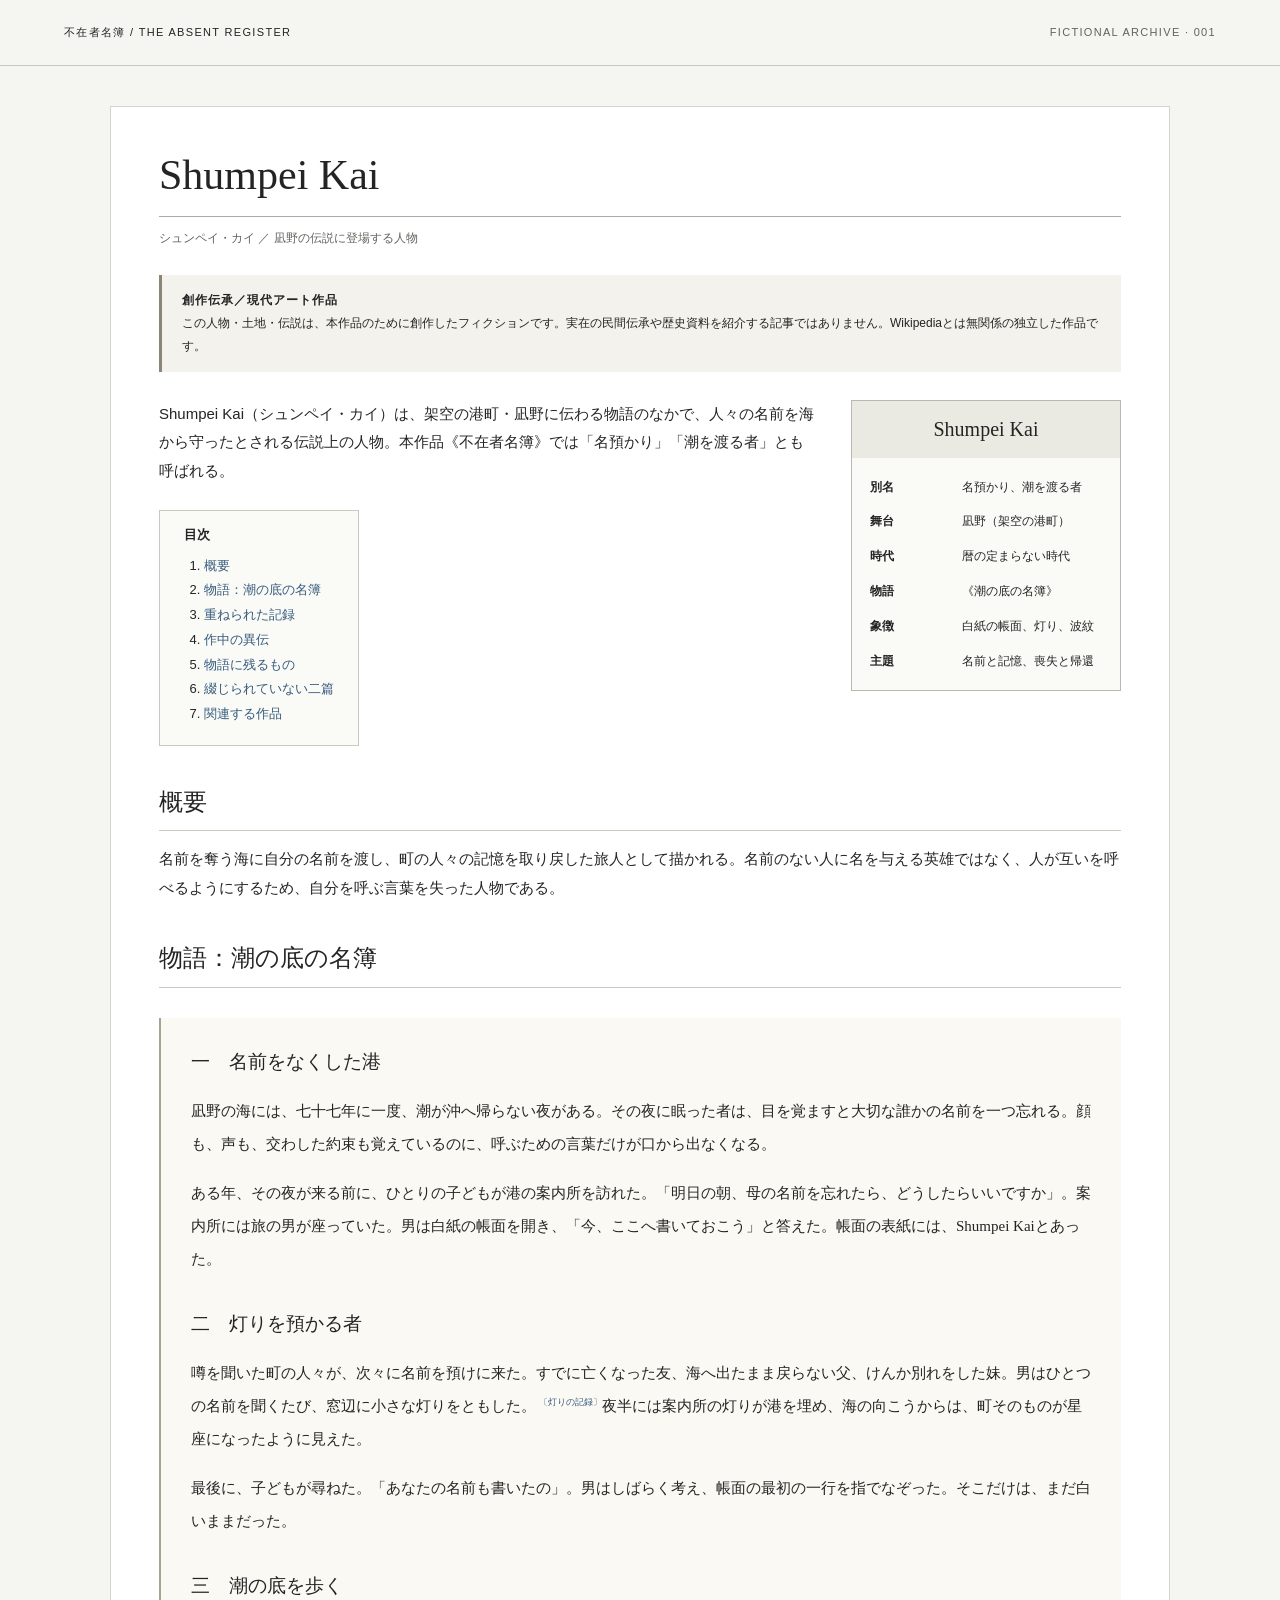
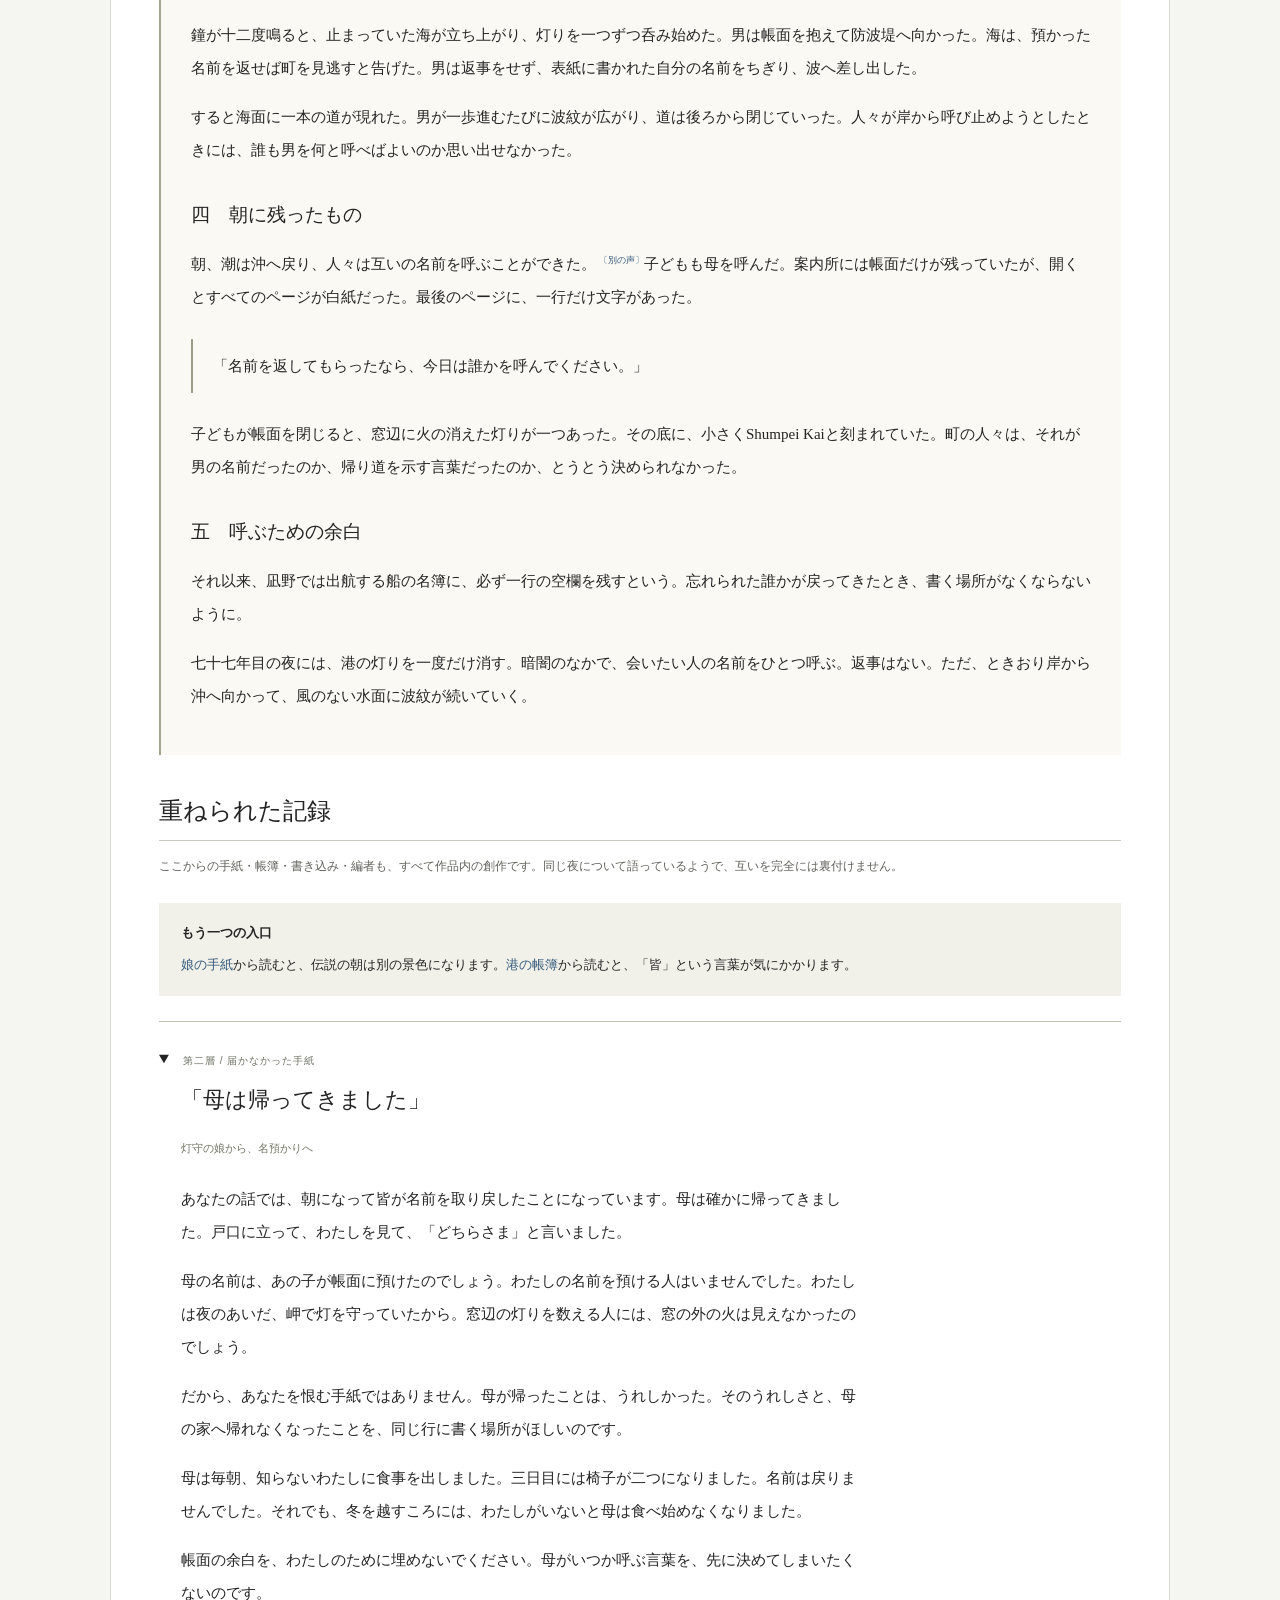
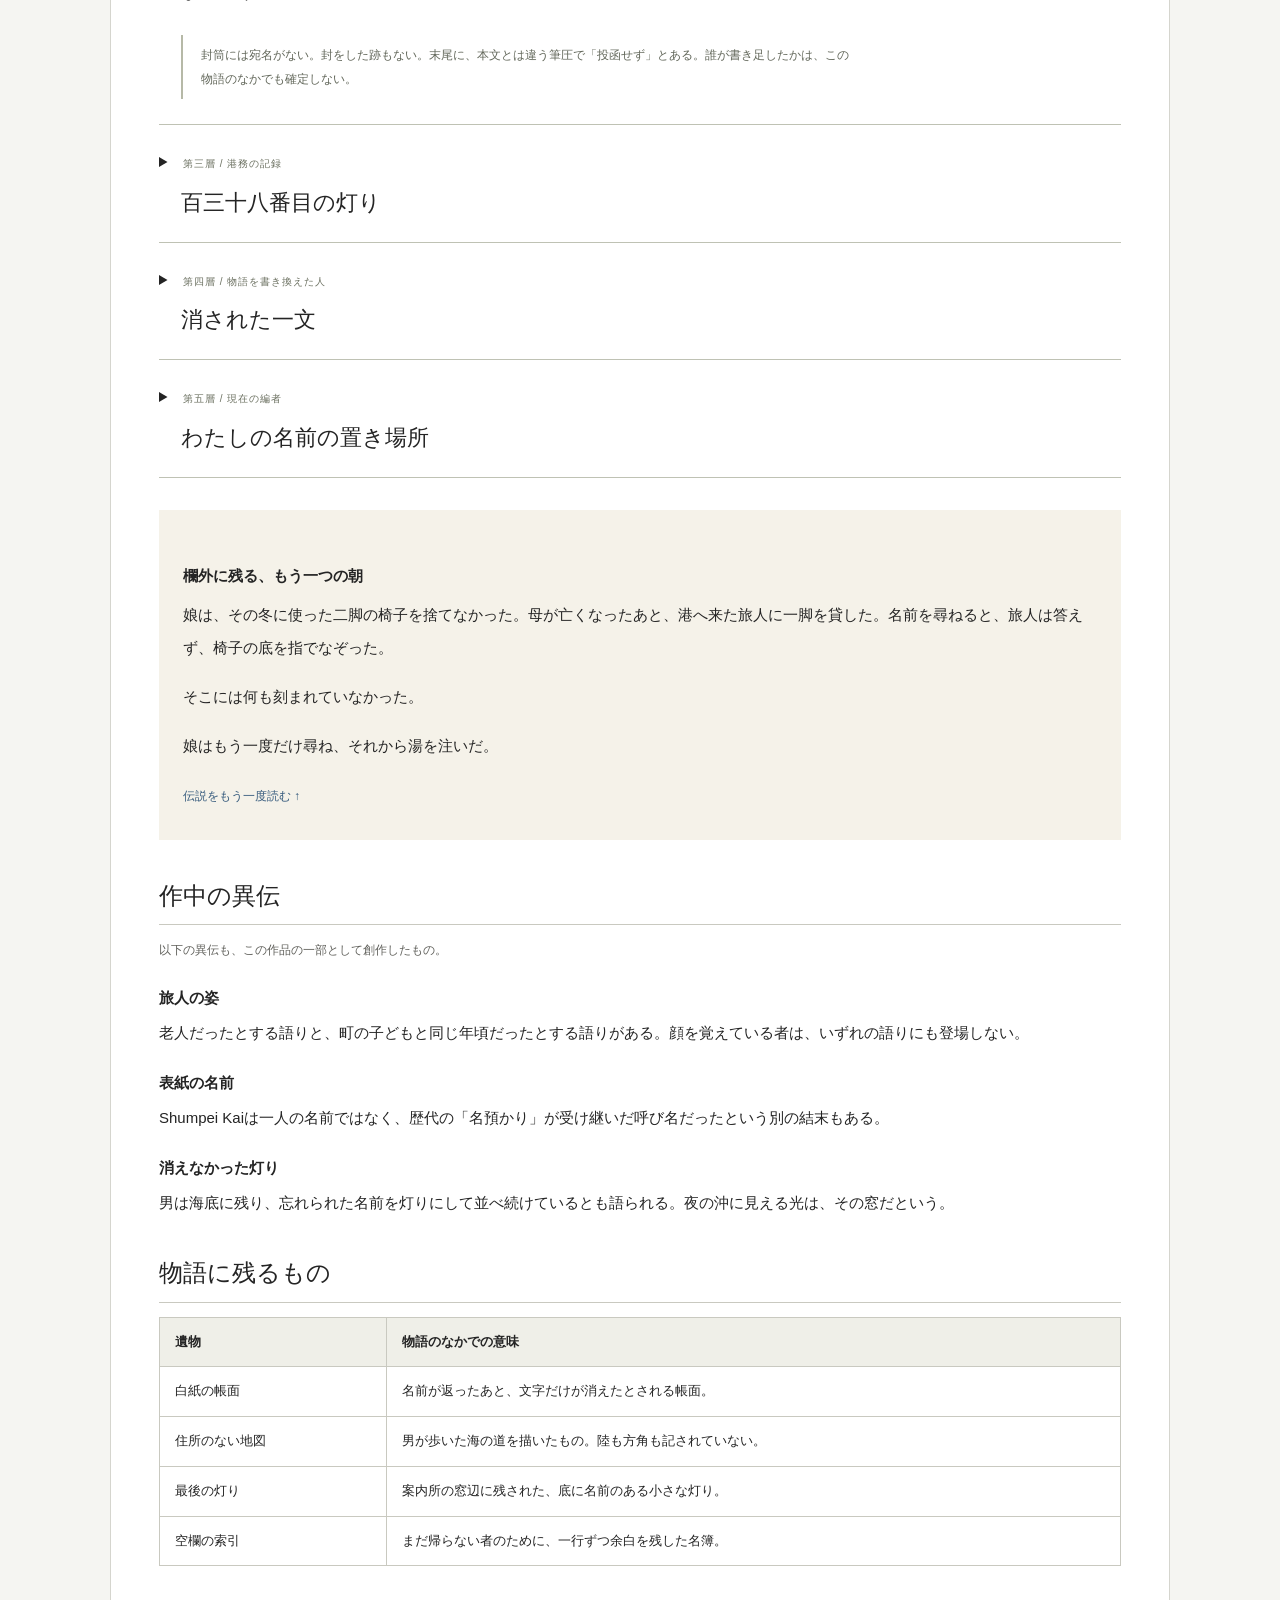
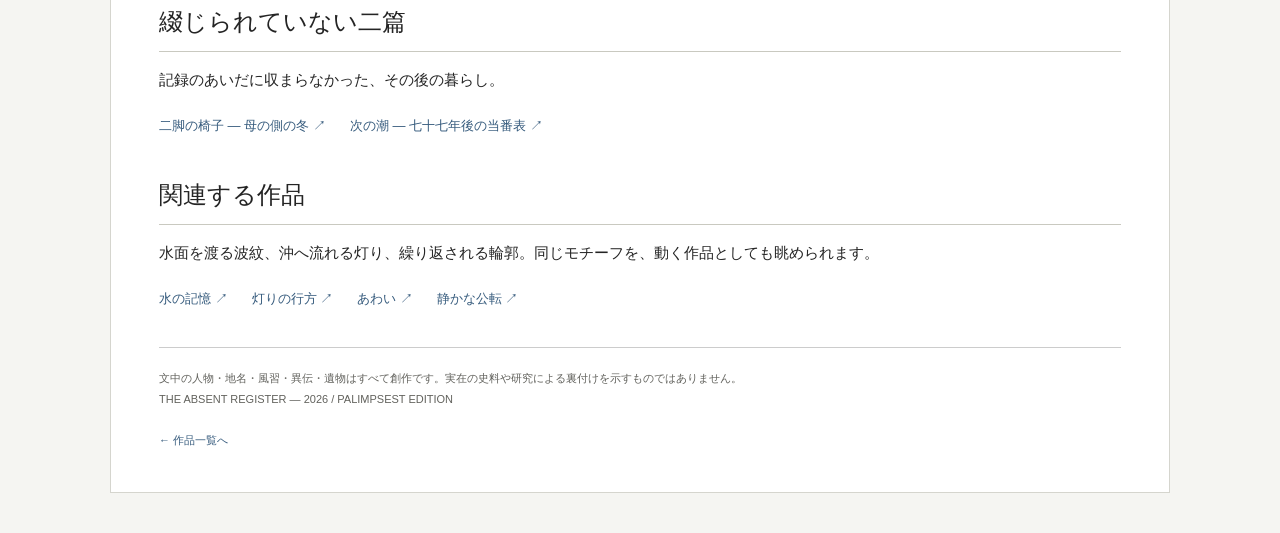
==== commit 4f7511bc: "Add companion stories of the mother and the next tide" ====
--- a/encyclopedia/index.html
+++ b/encyclopedia/index.html
@@ -6,11 +6,12 @@
 <main><h1>Shumpei Kai</h1><div class="sub">シュンペイ・カイ ／ 凪野の伝説に登場する人物</div>
 <div class="notice"><strong>創作伝承／現代アート作品</strong>この人物・土地・伝説は、本作品のために創作したフィクションです。実在の民間伝承や歴史資料を紹介する記事ではありません。Wikipediaとは無関係の独立した作品です。</div>
 <aside class="facts" aria-label="伝説の人物設定"><h2>Shumpei Kai</h2><dl><dt>別名</dt><dd>名預かり、潮を渡る者</dd><dt>舞台</dt><dd>凪野（架空の港町）</dd><dt>時代</dt><dd>暦の定まらない時代</dd><dt>物語</dt><dd>《潮の底の名簿》</dd><dt>象徴</dt><dd>白紙の帳面、灯り、波紋</dd><dt>主題</dt><dd>名前と記憶、喪失と帰還</dd></dl></aside>
-<p>Shumpei Kai（シュンペイ・カイ）は、架空の港町・凪野に伝わる物語のなかで、人々の名前を海から守ったとされる伝説上の人物。本作品《不在者名簿》では「名預かり」「潮を渡る者」とも呼ばれる。</p><nav class="toc" aria-label="目次"><b>目次</b><ol><li><a href="#overview">概要</a></li><li><a href="#legend">物語：潮の底の名簿</a></li><li><a href="#layers">重ねられた記録</a></li><li><a href="#variants">作中の異伝</a></li><li><a href="#artifacts">物語に残るもの</a></li><li><a href="#related">関連する作品</a></li></ol></nav>
+<p>Shumpei Kai（シュンペイ・カイ）は、架空の港町・凪野に伝わる物語のなかで、人々の名前を海から守ったとされる伝説上の人物。本作品《不在者名簿》では「名預かり」「潮を渡る者」とも呼ばれる。</p><nav class="toc" aria-label="目次"><b>目次</b><ol><li><a href="#overview">概要</a></li><li><a href="#legend">物語：潮の底の名簿</a></li><li><a href="#layers">重ねられた記録</a></li><li><a href="#variants">作中の異伝</a></li><li><a href="#artifacts">物語に残るもの</a></li><li><a href="#companions">綴じられていない二篇</a></li><li><a href="#related">関連する作品</a></li></ol></nav>
 <h2 id="overview">概要</h2><p>名前を奪う海に自分の名前を渡し、町の人々の記憶を取り戻した旅人として描かれる。名前のない人に名を与える英雄ではなく、人が互いを呼べるようにするため、自分を呼ぶ言葉を失った人物である。</p>
 <h2 id="legend">物語：潮の底の名簿</h2><div class="story"><h3>一　名前をなくした港</h3><p>凪野の海には、七十七年に一度、潮が沖へ帰らない夜がある。その夜に眠った者は、目を覚ますと大切な誰かの名前を一つ忘れる。顔も、声も、交わした約束も覚えているのに、呼ぶための言葉だけが口から出なくなる。</p><p>ある年、その夜が来る前に、ひとりの子どもが港の案内所を訪れた。「明日の朝、母の名前を忘れたら、どうしたらいいですか」。案内所には旅の男が座っていた。男は白紙の帳面を開き、「今、ここへ書いておこう」と答えた。帳面の表紙には、Shumpei Kaiとあった。</p><h3>二　灯りを預かる者</h3><p>噂を聞いた町の人々が、次々に名前を預けに来た。すでに亡くなった友、海へ出たまま戻らない父、けんか別れをした妹。男はひとつの名前を聞くたび、窓辺に小さな灯りをともした。<sup><a href="#ledger" aria-label="灯りの記録へ">〔灯りの記録〕</a></sup>夜半には案内所の灯りが港を埋め、海の向こうからは、町そのものが星座になったように見えた。</p><p>最後に、子どもが尋ねた。「あなたの名前も書いたの」。男はしばらく考え、帳面の最初の一行を指でなぞった。そこだけは、まだ白いままだった。</p><h3>三　潮の底を歩く</h3><p>鐘が十二度鳴ると、止まっていた海が立ち上がり、灯りを一つずつ呑み始めた。男は帳面を抱えて防波堤へ向かった。海は、預かった名前を返せば町を見逃すと告げた。男は返事をせず、表紙に書かれた自分の名前をちぎり、波へ差し出した。</p><p>すると海面に一本の道が現れた。男が一歩進むたびに波紋が広がり、道は後ろから閉じていった。人々が岸から呼び止めようとしたときには、誰も男を何と呼べばよいのか思い出せなかった。</p><h3>四　朝に残ったもの</h3><p>朝、潮は沖へ戻り、人々は互いの名前を呼ぶことができた。<sup><a href="#letter" aria-label="娘の手紙へ">〔別の声〕</a></sup>子どもも母を呼んだ。案内所には帳面だけが残っていたが、開くとすべてのページが白紙だった。最後のページに、一行だけ文字があった。</p><blockquote>「名前を返してもらったなら、今日は誰かを呼んでください。」</blockquote><p>子どもが帳面を閉じると、窓辺に火の消えた灯りが一つあった。その底に、小さくShumpei Kaiと刻まれていた。町の人々は、それが男の名前だったのか、帰り道を示す言葉だったのか、とうとう決められなかった。</p><h3>五　呼ぶための余白</h3><p>それ以来、凪野では出航する船の名簿に、必ず一行の空欄を残すという。忘れられた誰かが戻ってきたとき、書く場所がなくならないように。</p><p>七十七年目の夜には、港の灯りを一度だけ消す。暗闇のなかで、会いたい人の名前をひとつ呼ぶ。返事はない。ただ、ときおり岸から沖へ向かって、風のない水面に波紋が続いていく。</p></div>
 <h2 id="layers">重ねられた記録</h2><p class="small">ここからの手紙・帳簿・書き込み・編者も、すべて作品内の創作です。同じ夜について語っているようで、互いを完全には裏付けません。</p><nav class="reading" aria-label="別の読み順"><b>もう一つの入口</b><p><a href="#letter">娘の手紙</a>から読むと、伝説の朝は別の景色になります。<a href="#ledger">港の帳簿</a>から読むと、「皆」という言葉が気にかかります。</p></nav><details class="document" id="letter" open><summary><span class="layer-label">第二層 / 届かなかった手紙</span><span class="document-title">「母は帰ってきました」</span></summary><div class="document-body"><p class="voice">灯守の娘から、名預かりへ</p><p>あなたの話では、朝になって皆が名前を取り戻したことになっています。母は確かに帰ってきました。戸口に立って、わたしを見て、「どちらさま」と言いました。</p><p>母の名前は、あの子が帳面に預けたのでしょう。わたしの名前を預ける人はいませんでした。わたしは夜のあいだ、岬で灯を守っていたから。窓辺の灯りを数える人には、窓の外の火は見えなかったのでしょう。</p><p>だから、あなたを恨む手紙ではありません。母が帰ったことは、うれしかった。そのうれしさと、母の家へ帰れなくなったことを、同じ行に書く場所がほしいのです。</p><p>母は毎朝、知らないわたしに食事を出しました。三日目には椅子が二つになりました。名前は戻りませんでした。それでも、冬を越すころには、わたしがいないと母は食べ始めなくなりました。</p><p>帳面の余白を、わたしのために埋めないでください。母がいつか呼ぶ言葉を、先に決めてしまいたくないのです。</p><p class="annotation">封筒には宛名がない。封をした跡もない。末尾に、本文とは違う筆圧で「投函せず」とある。誰が書き足したかは、この物語のなかでも確定しない。</p></div></details><details class="document" id="ledger"><summary><span class="layer-label">第三層 / 港務の記録</span><span class="document-title">百三十八番目の灯り</span></summary><div class="document-body"><p class="voice">凪野港・灯油払出票／夜間勤務控え</p><p>案内所へ渡した灯油、百三十七灯分。岬の灯台、一灯分。合計百三十八。</p><p>翌朝の点呼、港内の百三十七世帯、異状なし。岬の勤務者一名は、港内居住者に含めず。</p><p>欄外追記――「名預かり」への謝礼は支出せず。該当する雇入れの記載なし。空欄は欠勤者として数えない。</p><p>次の頁には灯油の不足について二度の訂正があるが、岬の勤務者についての追記はない。日付欄は水に滲んでいる。</p><p class="annotation">この記録を先に読むと、伝説の「人々」という言葉の範囲が変わる。ただし、娘の手紙と同じ夜の記録であることを示すものは、灯りの数以外には残されていない。</p></div></details><details class="document" id="marginalia"><summary><span class="layer-label">第四層 / 物語を書き換えた人</span><span class="document-title">消された一文</span></summary><div class="document-body"><p class="voice">語り手の稽古帳にある二つの結末</p><p>古い結末には、こうある。「子どもは母の名を呼んだ。岬では、母が娘の名を呼べなかった」。</p><p>その二文目だけが、細い線で消されている。脇には「祭りでは読まない。灯守の家も来る」と書かれている。</p><p>何度も聞かせるうちに、子どもたちは、なぜ男が帰ってこないのかと尋ねるようになった。語り手は、海の底でまだ働いているのだと答えた。次の年から、その答えも物語に入った。</p><p>稽古帳の最後には、「あの人を英雄にすれば、あの人を待たなくて済むのか」とある。その下には別の筆跡で、「待っているから、英雄にした」と返されている。</p><p class="annotation">削除は忘却だったのか、遺された家族への配慮だったのか。一冊のなかに、どちらの理由も書かれている。</p></div></details><details class="document" id="editor"><summary><span class="layer-label">第五層 / 現在の編者</span><span class="document-title">わたしの名前の置き場所</span></summary><div class="document-body"><p class="voice">この名簿を作り直している者の覚え書き</p><p>最初は、Shumpei Kaiという人物がいたかどうかを調べるつもりだった。手紙には名前がなく、港の記録には雇入れがなく、語り手は顔を語らない。証拠が足りないのではなく、一人にまとめようとすると、どれかの声を捨てることになる。</p><p>ある写しでは、Shumpei Kaiは表紙ではなく、帳面を返した者が署名する欄にあった。これが正しければ、それは海へ行った人の名ではない。物語を次へ渡した人の名だ。けれど、この写しが後の作り物である可能性も、消せない。</p><p>わたしは娘の手紙を見つけて、英雄の話を訂正しようとした。ところが、訂正の見出しには「救われなかった娘」と書いてしまった。母と冬を越した人を、わたしはまた、欠けた一人として数え直していた。</p><p>そこで見出しを変えた。手紙の最初の一文を、そのまま置いた。今度こそ、という言葉は書かなかった。</p><p>公開前の画面には、著者名を入れる欄があった。わたしはShumpei Kaiと入力した。保存すると、欄の下に同じ名前の記事が一つ増えた。これでまた、彼がいたという説明が少しだけ容易になった。</p><p class="annotation">この編者も作品内の語り手であり、実在の執筆者の経歴を示すものではない。</p></div></details><section class="return"><h3>欄外に残る、もう一つの朝</h3><p>娘は、その冬に使った二脚の椅子を捨てなかった。母が亡くなったあと、港へ来た旅人に一脚を貸した。名前を尋ねると、旅人は答えず、椅子の底を指でなぞった。</p><p>そこには何も刻まれていなかった。</p><p>娘はもう一度だけ尋ね、それから湯を注いだ。</p><a href="#legend">伝説をもう一度読む ↑</a></section>
 <h2 id="variants">作中の異伝</h2><p class="small">以下の異伝も、この作品の一部として創作したもの。</p><h3>旅人の姿</h3><p>老人だったとする語りと、町の子どもと同じ年頃だったとする語りがある。顔を覚えている者は、いずれの語りにも登場しない。</p><h3>表紙の名前</h3><p>Shumpei Kaiは一人の名前ではなく、歴代の「名預かり」が受け継いだ呼び名だったという別の結末もある。</p><h3>消えなかった灯り</h3><p>男は海底に残り、忘れられた名前を灯りにして並べ続けているとも語られる。夜の沖に見える光は、その窓だという。</p>
 <h2 id="artifacts">物語に残るもの</h2><table><thead><tr><th scope="col">遺物</th><th scope="col">物語のなかでの意味</th></tr></thead><tbody><tr><td>白紙の帳面</td><td>名前が返ったあと、文字だけが消えたとされる帳面。</td></tr><tr><td>住所のない地図</td><td>男が歩いた海の道を描いたもの。陸も方角も記されていない。</td></tr><tr><td>最後の灯り</td><td>案内所の窓辺に残された、底に名前のある小さな灯り。</td></tr><tr><td>空欄の索引</td><td>まだ帰らない者のために、一行ずつ余白を残した名簿。</td></tr></tbody></table>
+<h2 id="companions">綴じられていない二篇</h2><p>記録のあいだに収まらなかった、その後の暮らし。</p><nav class="related" aria-label="創作短編"><a href="./two-chairs.html">二脚の椅子 — 母の側の冬 ↗</a><a href="./next-tide.html">次の潮 — 七十七年後の当番表 ↗</a></nav>
 <h2 id="related">関連する作品</h2><p>水面を渡る波紋、沖へ流れる灯り、繰り返される輪郭。同じモチーフを、動く作品としても眺められます。</p><nav class="related" aria-label="関連作品"><a href="../ripples/">水の記憶 ↗</a><a href="../drift/">灯りの行方 ↗</a><a href="../intervals/">あわい ↗</a><a href="../orbits/">静かな公転 ↗</a></nav>
 <footer>文中の人物・地名・風習・異伝・遺物はすべて創作です。実在の史料や研究による裏付けを示すものではありません。<br>THE ABSENT REGISTER — 2026 / PALIMPSEST EDITION<br><a class="back" href="../">← 作品一覧へ</a></footer></main></body></html>
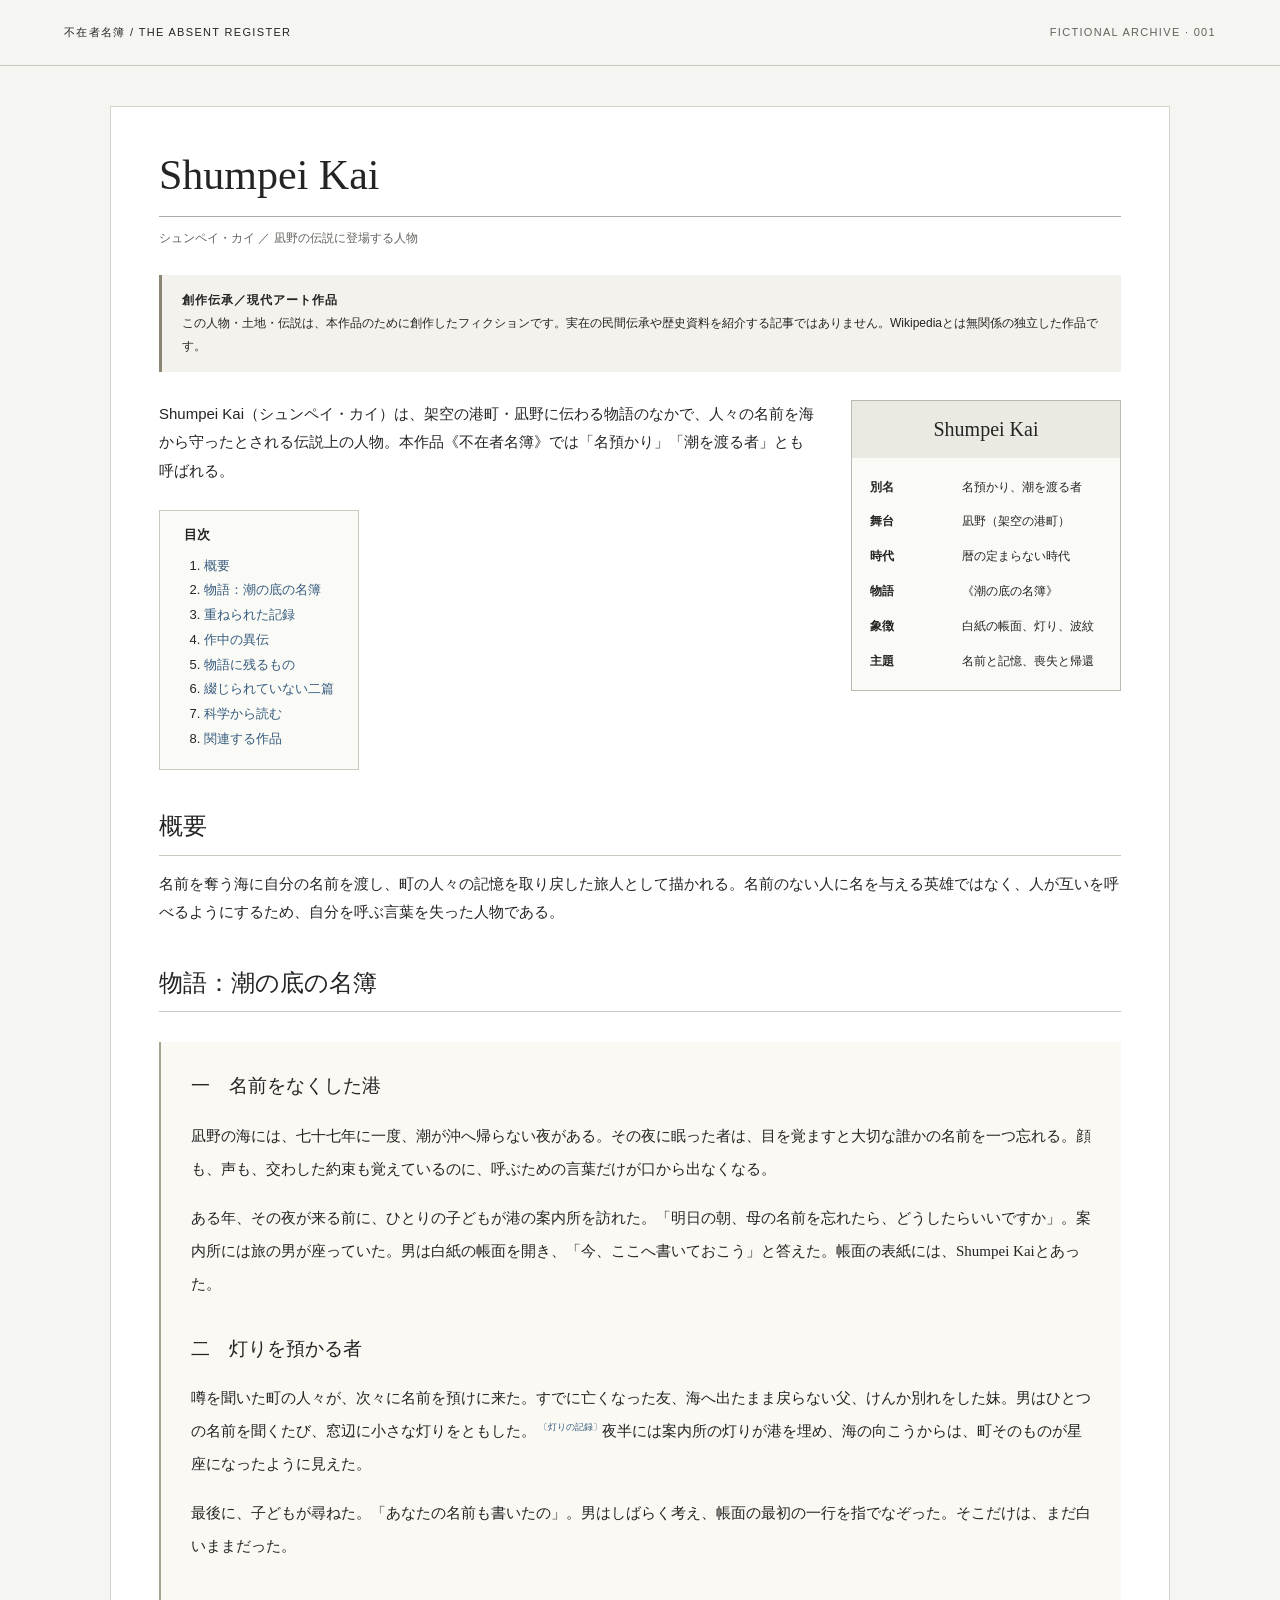
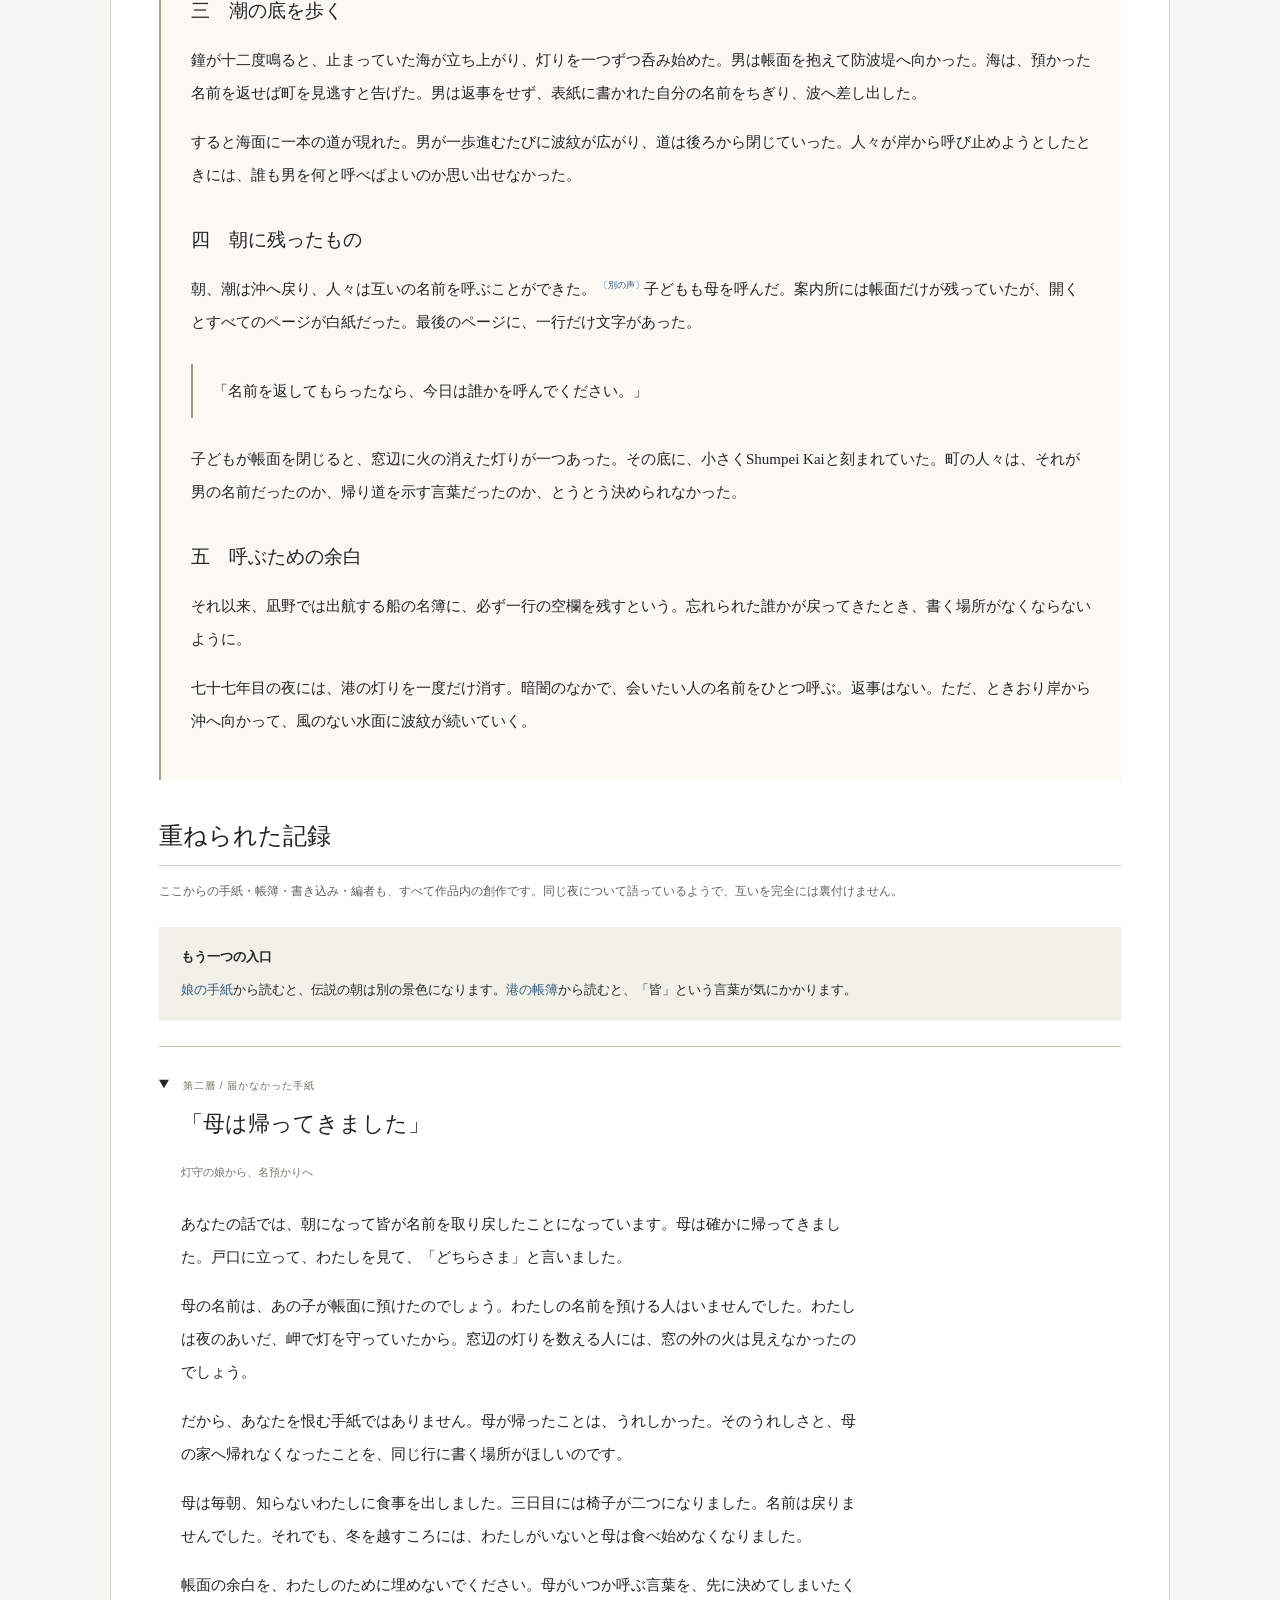
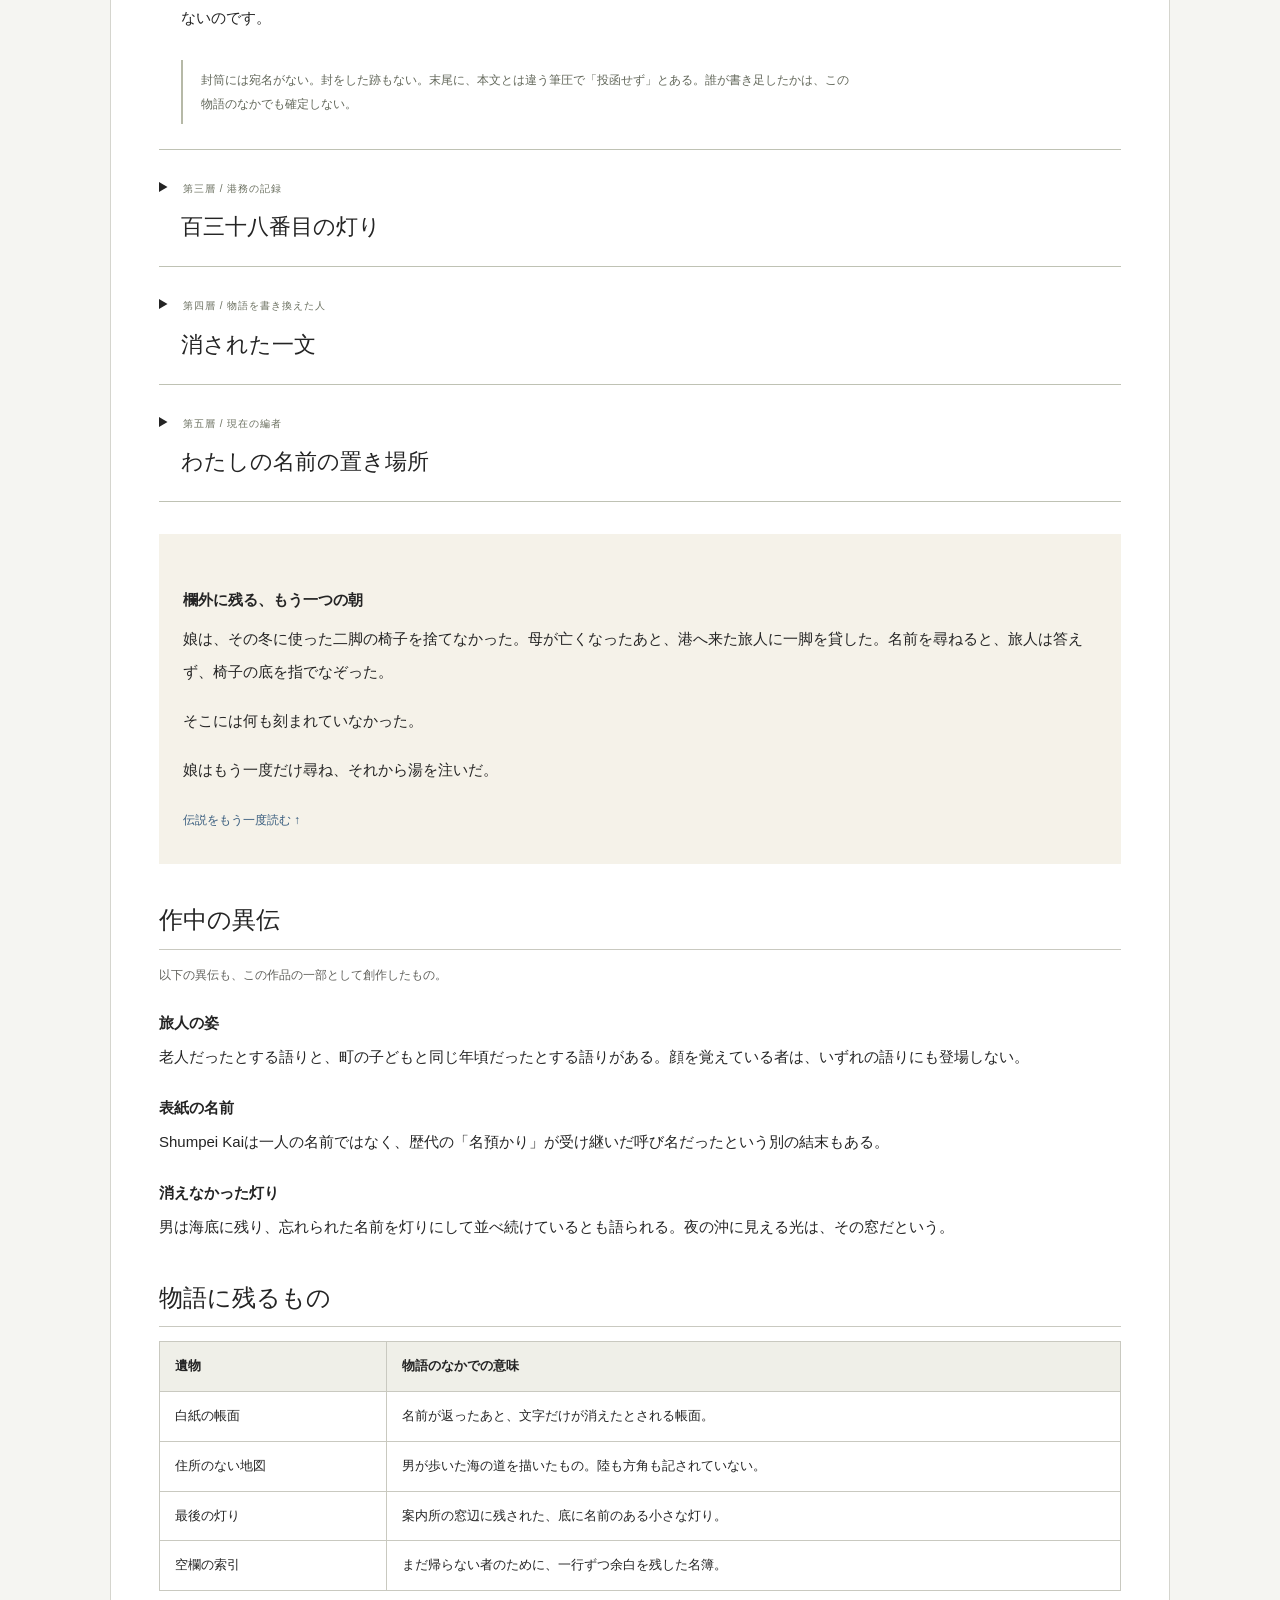
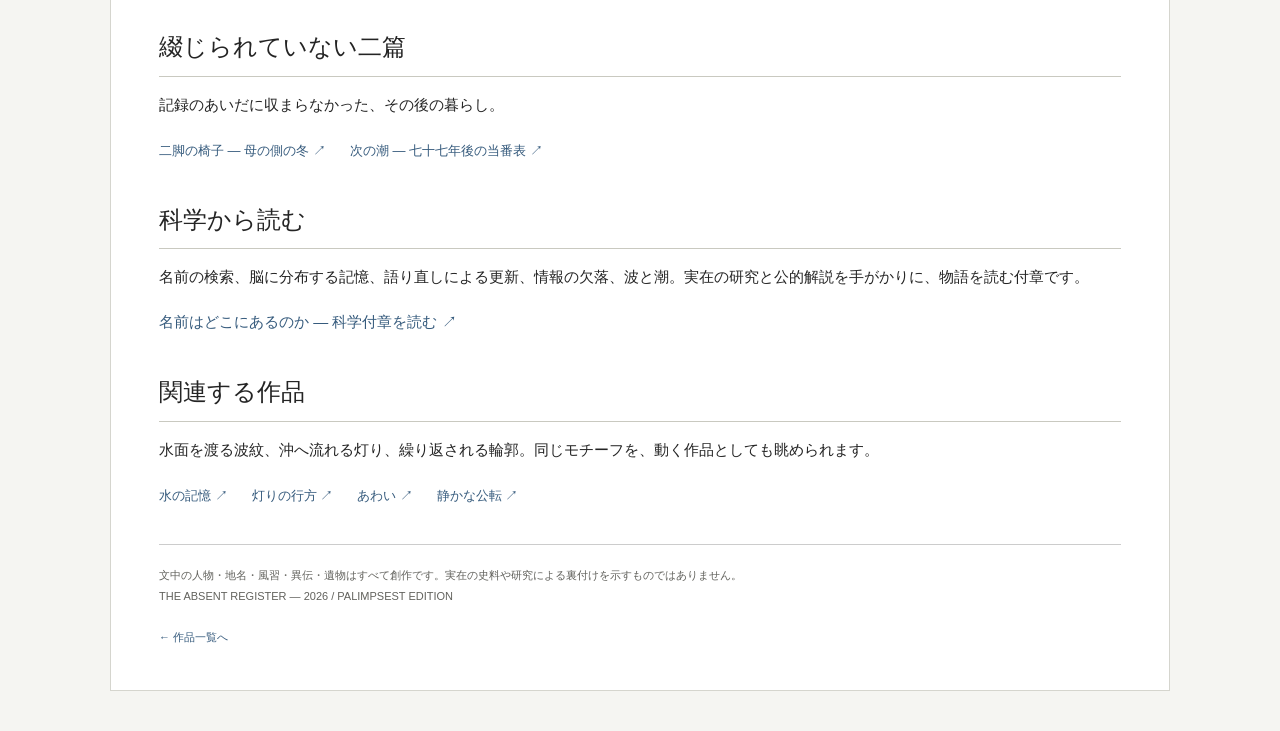
==== commit 07d33e1d: "Add sourced science notes on memory information and tides" ====
--- a/encyclopedia/index.html
+++ b/encyclopedia/index.html
@@ -6,12 +6,13 @@
 <main><h1>Shumpei Kai</h1><div class="sub">シュンペイ・カイ ／ 凪野の伝説に登場する人物</div>
 <div class="notice"><strong>創作伝承／現代アート作品</strong>この人物・土地・伝説は、本作品のために創作したフィクションです。実在の民間伝承や歴史資料を紹介する記事ではありません。Wikipediaとは無関係の独立した作品です。</div>
 <aside class="facts" aria-label="伝説の人物設定"><h2>Shumpei Kai</h2><dl><dt>別名</dt><dd>名預かり、潮を渡る者</dd><dt>舞台</dt><dd>凪野（架空の港町）</dd><dt>時代</dt><dd>暦の定まらない時代</dd><dt>物語</dt><dd>《潮の底の名簿》</dd><dt>象徴</dt><dd>白紙の帳面、灯り、波紋</dd><dt>主題</dt><dd>名前と記憶、喪失と帰還</dd></dl></aside>
-<p>Shumpei Kai（シュンペイ・カイ）は、架空の港町・凪野に伝わる物語のなかで、人々の名前を海から守ったとされる伝説上の人物。本作品《不在者名簿》では「名預かり」「潮を渡る者」とも呼ばれる。</p><nav class="toc" aria-label="目次"><b>目次</b><ol><li><a href="#overview">概要</a></li><li><a href="#legend">物語：潮の底の名簿</a></li><li><a href="#layers">重ねられた記録</a></li><li><a href="#variants">作中の異伝</a></li><li><a href="#artifacts">物語に残るもの</a></li><li><a href="#companions">綴じられていない二篇</a></li><li><a href="#related">関連する作品</a></li></ol></nav>
+<p>Shumpei Kai（シュンペイ・カイ）は、架空の港町・凪野に伝わる物語のなかで、人々の名前を海から守ったとされる伝説上の人物。本作品《不在者名簿》では「名預かり」「潮を渡る者」とも呼ばれる。</p><nav class="toc" aria-label="目次"><b>目次</b><ol><li><a href="#overview">概要</a></li><li><a href="#legend">物語：潮の底の名簿</a></li><li><a href="#layers">重ねられた記録</a></li><li><a href="#variants">作中の異伝</a></li><li><a href="#artifacts">物語に残るもの</a></li><li><a href="#companions">綴じられていない二篇</a></li><li><a href="#science">科学から読む</a></li><li><a href="#related">関連する作品</a></li></ol></nav>
 <h2 id="overview">概要</h2><p>名前を奪う海に自分の名前を渡し、町の人々の記憶を取り戻した旅人として描かれる。名前のない人に名を与える英雄ではなく、人が互いを呼べるようにするため、自分を呼ぶ言葉を失った人物である。</p>
 <h2 id="legend">物語：潮の底の名簿</h2><div class="story"><h3>一　名前をなくした港</h3><p>凪野の海には、七十七年に一度、潮が沖へ帰らない夜がある。その夜に眠った者は、目を覚ますと大切な誰かの名前を一つ忘れる。顔も、声も、交わした約束も覚えているのに、呼ぶための言葉だけが口から出なくなる。</p><p>ある年、その夜が来る前に、ひとりの子どもが港の案内所を訪れた。「明日の朝、母の名前を忘れたら、どうしたらいいですか」。案内所には旅の男が座っていた。男は白紙の帳面を開き、「今、ここへ書いておこう」と答えた。帳面の表紙には、Shumpei Kaiとあった。</p><h3>二　灯りを預かる者</h3><p>噂を聞いた町の人々が、次々に名前を預けに来た。すでに亡くなった友、海へ出たまま戻らない父、けんか別れをした妹。男はひとつの名前を聞くたび、窓辺に小さな灯りをともした。<sup><a href="#ledger" aria-label="灯りの記録へ">〔灯りの記録〕</a></sup>夜半には案内所の灯りが港を埋め、海の向こうからは、町そのものが星座になったように見えた。</p><p>最後に、子どもが尋ねた。「あなたの名前も書いたの」。男はしばらく考え、帳面の最初の一行を指でなぞった。そこだけは、まだ白いままだった。</p><h3>三　潮の底を歩く</h3><p>鐘が十二度鳴ると、止まっていた海が立ち上がり、灯りを一つずつ呑み始めた。男は帳面を抱えて防波堤へ向かった。海は、預かった名前を返せば町を見逃すと告げた。男は返事をせず、表紙に書かれた自分の名前をちぎり、波へ差し出した。</p><p>すると海面に一本の道が現れた。男が一歩進むたびに波紋が広がり、道は後ろから閉じていった。人々が岸から呼び止めようとしたときには、誰も男を何と呼べばよいのか思い出せなかった。</p><h3>四　朝に残ったもの</h3><p>朝、潮は沖へ戻り、人々は互いの名前を呼ぶことができた。<sup><a href="#letter" aria-label="娘の手紙へ">〔別の声〕</a></sup>子どもも母を呼んだ。案内所には帳面だけが残っていたが、開くとすべてのページが白紙だった。最後のページに、一行だけ文字があった。</p><blockquote>「名前を返してもらったなら、今日は誰かを呼んでください。」</blockquote><p>子どもが帳面を閉じると、窓辺に火の消えた灯りが一つあった。その底に、小さくShumpei Kaiと刻まれていた。町の人々は、それが男の名前だったのか、帰り道を示す言葉だったのか、とうとう決められなかった。</p><h3>五　呼ぶための余白</h3><p>それ以来、凪野では出航する船の名簿に、必ず一行の空欄を残すという。忘れられた誰かが戻ってきたとき、書く場所がなくならないように。</p><p>七十七年目の夜には、港の灯りを一度だけ消す。暗闇のなかで、会いたい人の名前をひとつ呼ぶ。返事はない。ただ、ときおり岸から沖へ向かって、風のない水面に波紋が続いていく。</p></div>
 <h2 id="layers">重ねられた記録</h2><p class="small">ここからの手紙・帳簿・書き込み・編者も、すべて作品内の創作です。同じ夜について語っているようで、互いを完全には裏付けません。</p><nav class="reading" aria-label="別の読み順"><b>もう一つの入口</b><p><a href="#letter">娘の手紙</a>から読むと、伝説の朝は別の景色になります。<a href="#ledger">港の帳簿</a>から読むと、「皆」という言葉が気にかかります。</p></nav><details class="document" id="letter" open><summary><span class="layer-label">第二層 / 届かなかった手紙</span><span class="document-title">「母は帰ってきました」</span></summary><div class="document-body"><p class="voice">灯守の娘から、名預かりへ</p><p>あなたの話では、朝になって皆が名前を取り戻したことになっています。母は確かに帰ってきました。戸口に立って、わたしを見て、「どちらさま」と言いました。</p><p>母の名前は、あの子が帳面に預けたのでしょう。わたしの名前を預ける人はいませんでした。わたしは夜のあいだ、岬で灯を守っていたから。窓辺の灯りを数える人には、窓の外の火は見えなかったのでしょう。</p><p>だから、あなたを恨む手紙ではありません。母が帰ったことは、うれしかった。そのうれしさと、母の家へ帰れなくなったことを、同じ行に書く場所がほしいのです。</p><p>母は毎朝、知らないわたしに食事を出しました。三日目には椅子が二つになりました。名前は戻りませんでした。それでも、冬を越すころには、わたしがいないと母は食べ始めなくなりました。</p><p>帳面の余白を、わたしのために埋めないでください。母がいつか呼ぶ言葉を、先に決めてしまいたくないのです。</p><p class="annotation">封筒には宛名がない。封をした跡もない。末尾に、本文とは違う筆圧で「投函せず」とある。誰が書き足したかは、この物語のなかでも確定しない。</p></div></details><details class="document" id="ledger"><summary><span class="layer-label">第三層 / 港務の記録</span><span class="document-title">百三十八番目の灯り</span></summary><div class="document-body"><p class="voice">凪野港・灯油払出票／夜間勤務控え</p><p>案内所へ渡した灯油、百三十七灯分。岬の灯台、一灯分。合計百三十八。</p><p>翌朝の点呼、港内の百三十七世帯、異状なし。岬の勤務者一名は、港内居住者に含めず。</p><p>欄外追記――「名預かり」への謝礼は支出せず。該当する雇入れの記載なし。空欄は欠勤者として数えない。</p><p>次の頁には灯油の不足について二度の訂正があるが、岬の勤務者についての追記はない。日付欄は水に滲んでいる。</p><p class="annotation">この記録を先に読むと、伝説の「人々」という言葉の範囲が変わる。ただし、娘の手紙と同じ夜の記録であることを示すものは、灯りの数以外には残されていない。</p></div></details><details class="document" id="marginalia"><summary><span class="layer-label">第四層 / 物語を書き換えた人</span><span class="document-title">消された一文</span></summary><div class="document-body"><p class="voice">語り手の稽古帳にある二つの結末</p><p>古い結末には、こうある。「子どもは母の名を呼んだ。岬では、母が娘の名を呼べなかった」。</p><p>その二文目だけが、細い線で消されている。脇には「祭りでは読まない。灯守の家も来る」と書かれている。</p><p>何度も聞かせるうちに、子どもたちは、なぜ男が帰ってこないのかと尋ねるようになった。語り手は、海の底でまだ働いているのだと答えた。次の年から、その答えも物語に入った。</p><p>稽古帳の最後には、「あの人を英雄にすれば、あの人を待たなくて済むのか」とある。その下には別の筆跡で、「待っているから、英雄にした」と返されている。</p><p class="annotation">削除は忘却だったのか、遺された家族への配慮だったのか。一冊のなかに、どちらの理由も書かれている。</p></div></details><details class="document" id="editor"><summary><span class="layer-label">第五層 / 現在の編者</span><span class="document-title">わたしの名前の置き場所</span></summary><div class="document-body"><p class="voice">この名簿を作り直している者の覚え書き</p><p>最初は、Shumpei Kaiという人物がいたかどうかを調べるつもりだった。手紙には名前がなく、港の記録には雇入れがなく、語り手は顔を語らない。証拠が足りないのではなく、一人にまとめようとすると、どれかの声を捨てることになる。</p><p>ある写しでは、Shumpei Kaiは表紙ではなく、帳面を返した者が署名する欄にあった。これが正しければ、それは海へ行った人の名ではない。物語を次へ渡した人の名だ。けれど、この写しが後の作り物である可能性も、消せない。</p><p>わたしは娘の手紙を見つけて、英雄の話を訂正しようとした。ところが、訂正の見出しには「救われなかった娘」と書いてしまった。母と冬を越した人を、わたしはまた、欠けた一人として数え直していた。</p><p>そこで見出しを変えた。手紙の最初の一文を、そのまま置いた。今度こそ、という言葉は書かなかった。</p><p>公開前の画面には、著者名を入れる欄があった。わたしはShumpei Kaiと入力した。保存すると、欄の下に同じ名前の記事が一つ増えた。これでまた、彼がいたという説明が少しだけ容易になった。</p><p class="annotation">この編者も作品内の語り手であり、実在の執筆者の経歴を示すものではない。</p></div></details><section class="return"><h3>欄外に残る、もう一つの朝</h3><p>娘は、その冬に使った二脚の椅子を捨てなかった。母が亡くなったあと、港へ来た旅人に一脚を貸した。名前を尋ねると、旅人は答えず、椅子の底を指でなぞった。</p><p>そこには何も刻まれていなかった。</p><p>娘はもう一度だけ尋ね、それから湯を注いだ。</p><a href="#legend">伝説をもう一度読む ↑</a></section>
 <h2 id="variants">作中の異伝</h2><p class="small">以下の異伝も、この作品の一部として創作したもの。</p><h3>旅人の姿</h3><p>老人だったとする語りと、町の子どもと同じ年頃だったとする語りがある。顔を覚えている者は、いずれの語りにも登場しない。</p><h3>表紙の名前</h3><p>Shumpei Kaiは一人の名前ではなく、歴代の「名預かり」が受け継いだ呼び名だったという別の結末もある。</p><h3>消えなかった灯り</h3><p>男は海底に残り、忘れられた名前を灯りにして並べ続けているとも語られる。夜の沖に見える光は、その窓だという。</p>
 <h2 id="artifacts">物語に残るもの</h2><table><thead><tr><th scope="col">遺物</th><th scope="col">物語のなかでの意味</th></tr></thead><tbody><tr><td>白紙の帳面</td><td>名前が返ったあと、文字だけが消えたとされる帳面。</td></tr><tr><td>住所のない地図</td><td>男が歩いた海の道を描いたもの。陸も方角も記されていない。</td></tr><tr><td>最後の灯り</td><td>案内所の窓辺に残された、底に名前のある小さな灯り。</td></tr><tr><td>空欄の索引</td><td>まだ帰らない者のために、一行ずつ余白を残した名簿。</td></tr></tbody></table>
 <h2 id="companions">綴じられていない二篇</h2><p>記録のあいだに収まらなかった、その後の暮らし。</p><nav class="related" aria-label="創作短編"><a href="./two-chairs.html">二脚の椅子 — 母の側の冬 ↗</a><a href="./next-tide.html">次の潮 — 七十七年後の当番表 ↗</a></nav>
+<h2 id="science">科学から読む</h2><p>名前の検索、脳に分布する記憶、語り直しによる更新、情報の欠落、波と潮。実在の研究と公的解説を手がかりに、物語を読む付章です。</p><p><a href="./science.html">名前はどこにあるのか — 科学付章を読む ↗</a></p>
 <h2 id="related">関連する作品</h2><p>水面を渡る波紋、沖へ流れる灯り、繰り返される輪郭。同じモチーフを、動く作品としても眺められます。</p><nav class="related" aria-label="関連作品"><a href="../ripples/">水の記憶 ↗</a><a href="../drift/">灯りの行方 ↗</a><a href="../intervals/">あわい ↗</a><a href="../orbits/">静かな公転 ↗</a></nav>
 <footer>文中の人物・地名・風習・異伝・遺物はすべて創作です。実在の史料や研究による裏付けを示すものではありません。<br>THE ABSENT REGISTER — 2026 / PALIMPSEST EDITION<br><a class="back" href="../">← 作品一覧へ</a></footer></main></body></html>
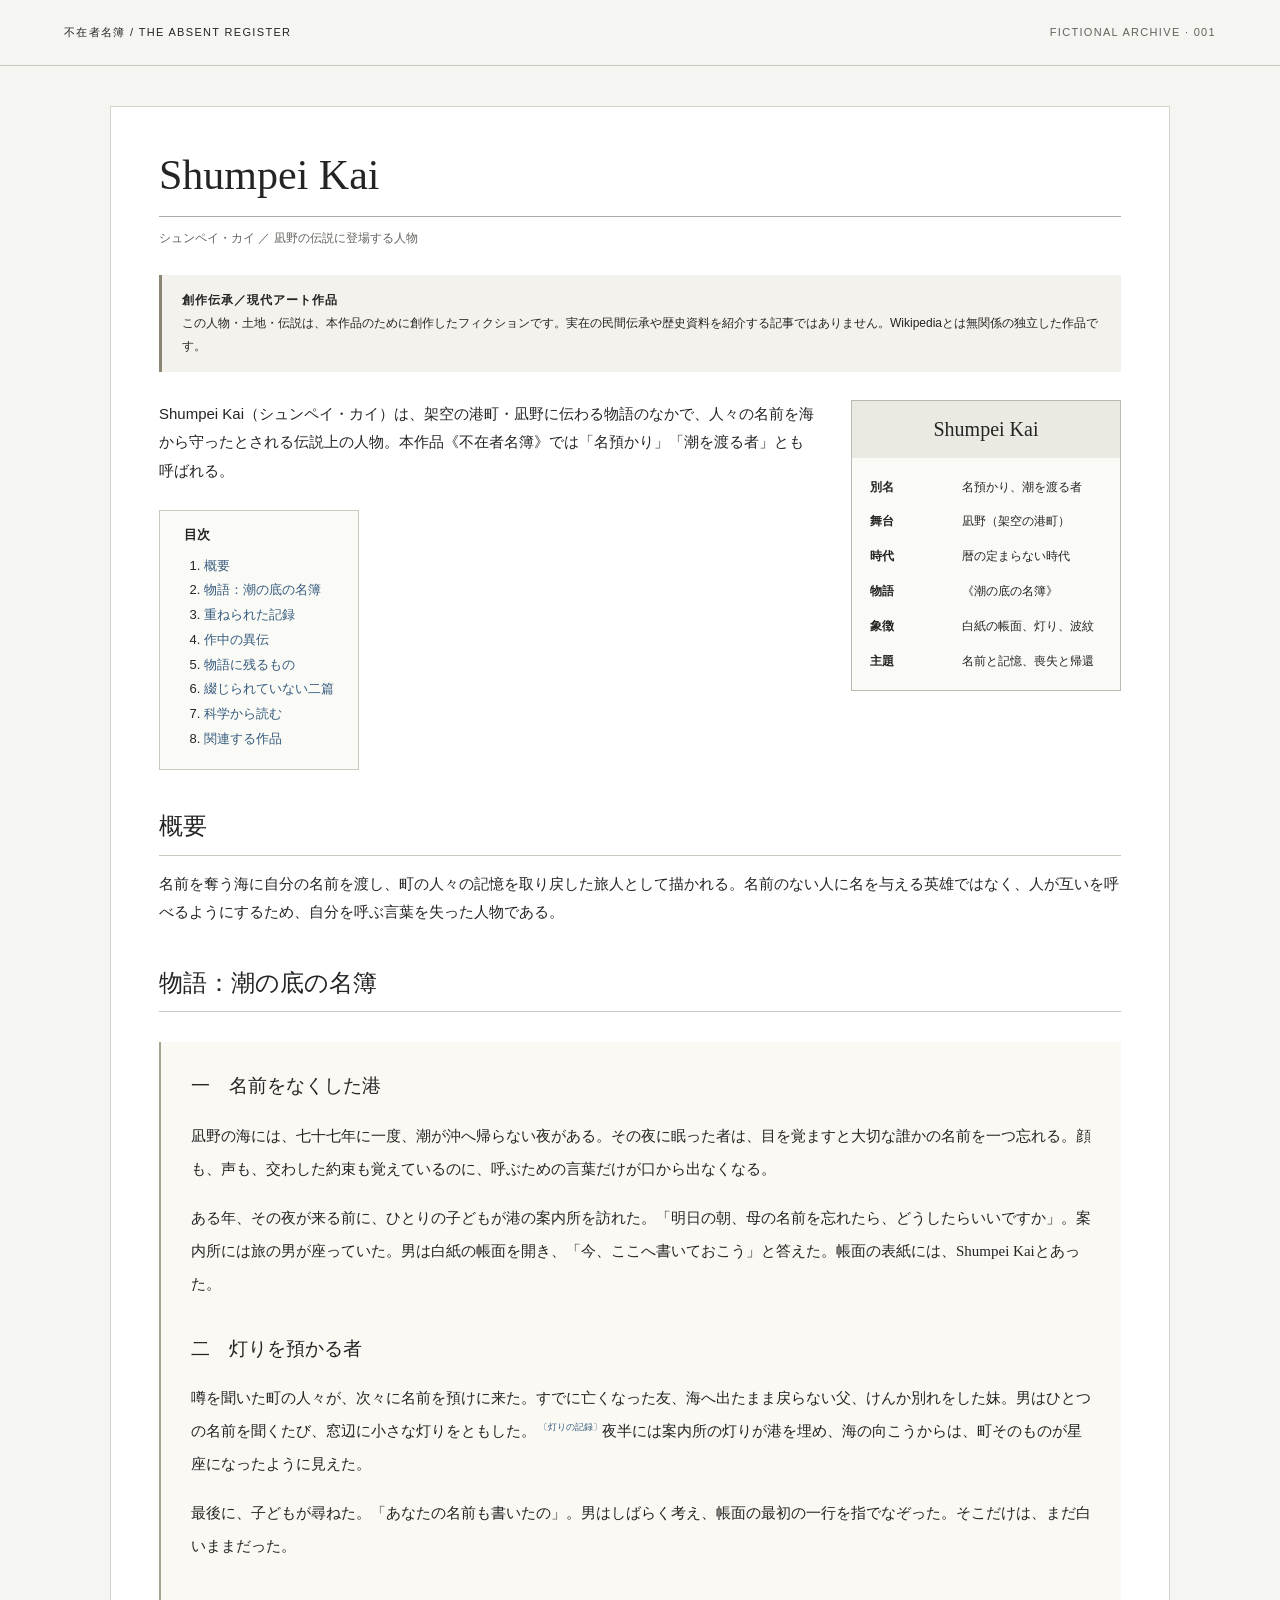
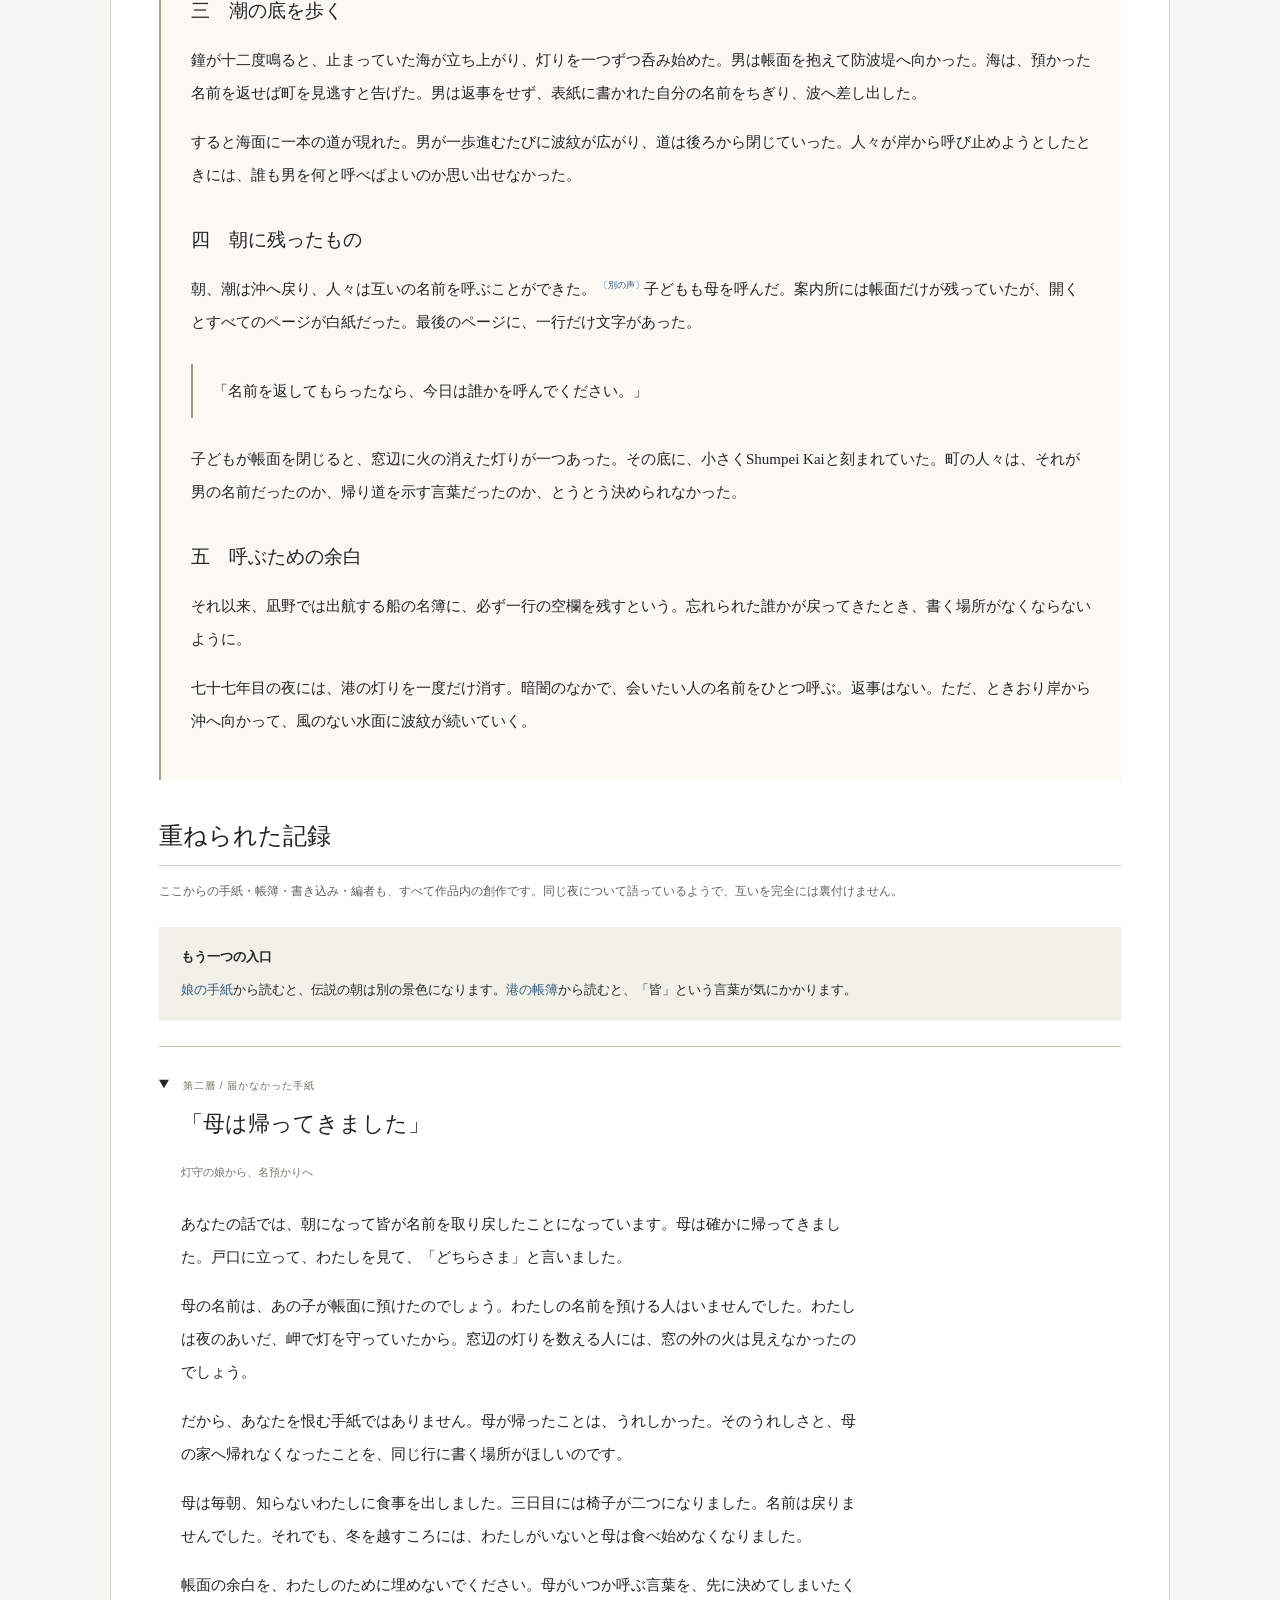
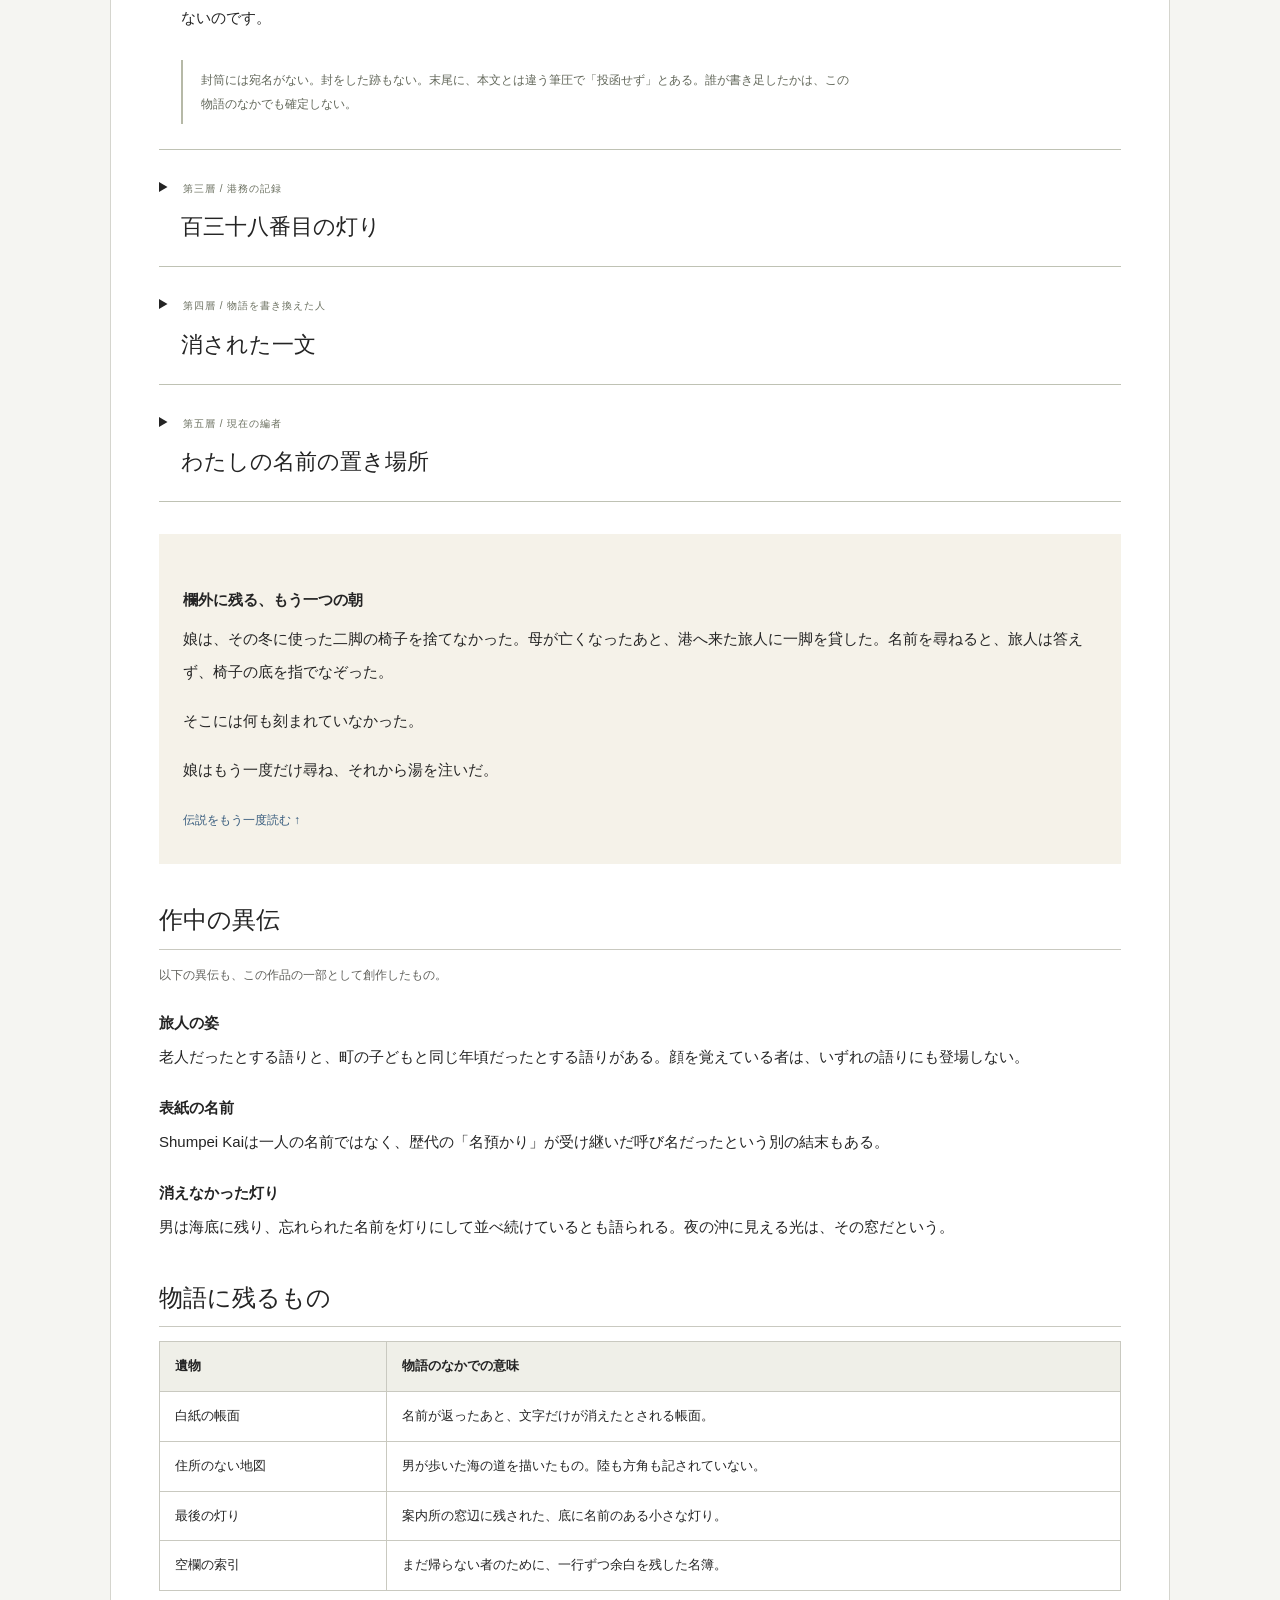
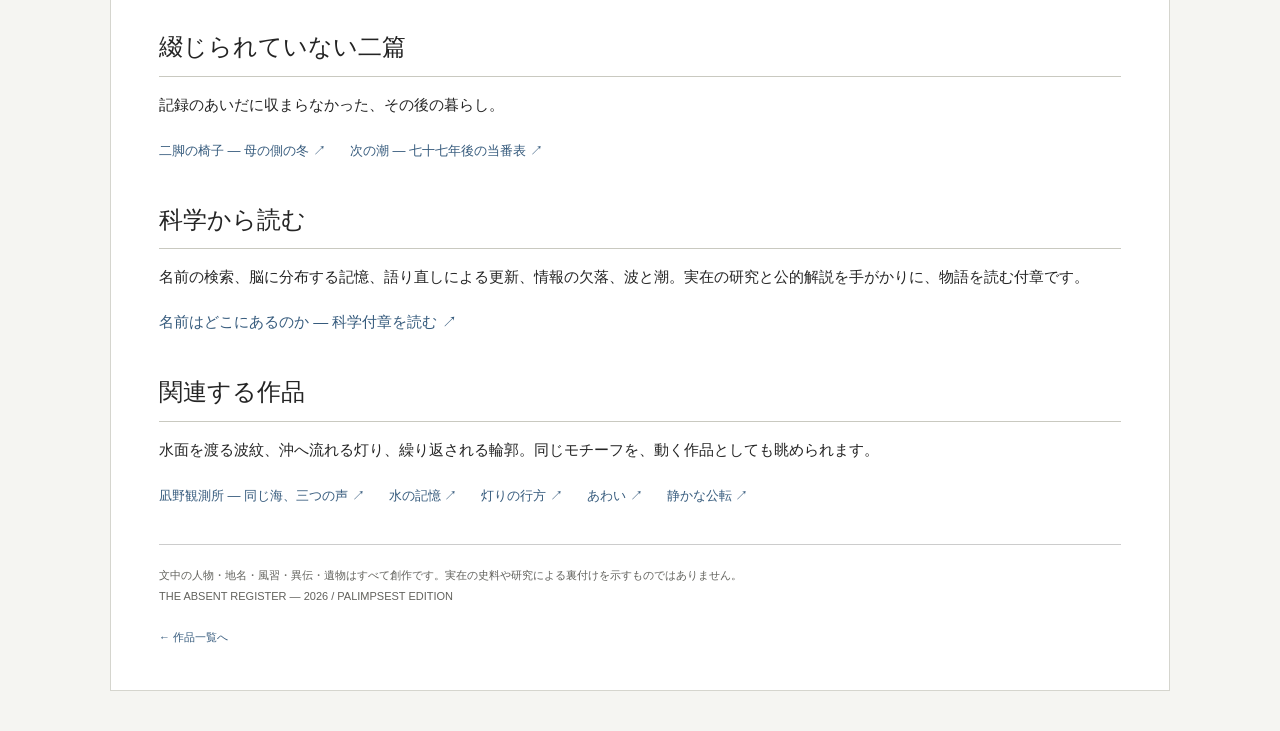
==== commit 884a43f7: "Add Nagino Observatory with shared wave model and three voices" ====
--- a/encyclopedia/index.html
+++ b/encyclopedia/index.html
@@ -14,5 +14,5 @@
 <h2 id="artifacts">物語に残るもの</h2><table><thead><tr><th scope="col">遺物</th><th scope="col">物語のなかでの意味</th></tr></thead><tbody><tr><td>白紙の帳面</td><td>名前が返ったあと、文字だけが消えたとされる帳面。</td></tr><tr><td>住所のない地図</td><td>男が歩いた海の道を描いたもの。陸も方角も記されていない。</td></tr><tr><td>最後の灯り</td><td>案内所の窓辺に残された、底に名前のある小さな灯り。</td></tr><tr><td>空欄の索引</td><td>まだ帰らない者のために、一行ずつ余白を残した名簿。</td></tr></tbody></table>
 <h2 id="companions">綴じられていない二篇</h2><p>記録のあいだに収まらなかった、その後の暮らし。</p><nav class="related" aria-label="創作短編"><a href="./two-chairs.html">二脚の椅子 — 母の側の冬 ↗</a><a href="./next-tide.html">次の潮 — 七十七年後の当番表 ↗</a></nav>
 <h2 id="science">科学から読む</h2><p>名前の検索、脳に分布する記憶、語り直しによる更新、情報の欠落、波と潮。実在の研究と公的解説を手がかりに、物語を読む付章です。</p><p><a href="./science.html">名前はどこにあるのか — 科学付章を読む ↗</a></p>
-<h2 id="related">関連する作品</h2><p>水面を渡る波紋、沖へ流れる灯り、繰り返される輪郭。同じモチーフを、動く作品としても眺められます。</p><nav class="related" aria-label="関連作品"><a href="../ripples/">水の記憶 ↗</a><a href="../drift/">灯りの行方 ↗</a><a href="../intervals/">あわい ↗</a><a href="../orbits/">静かな公転 ↗</a></nav>
+<h2 id="related">関連する作品</h2><p>水面を渡る波紋、沖へ流れる灯り、繰り返される輪郭。同じモチーフを、動く作品としても眺められます。</p><nav class="related" aria-label="関連作品"><a href="../observatory/">凪野観測所 — 同じ海、三つの声 ↗</a><a href="../ripples/">水の記憶 ↗</a><a href="../drift/">灯りの行方 ↗</a><a href="../intervals/">あわい ↗</a><a href="../orbits/">静かな公転 ↗</a></nav>
 <footer>文中の人物・地名・風習・異伝・遺物はすべて創作です。実在の史料や研究による裏付けを示すものではありません。<br>THE ABSENT REGISTER — 2026 / PALIMPSEST EDITION<br><a class="back" href="../">← 作品一覧へ</a></footer></main></body></html>
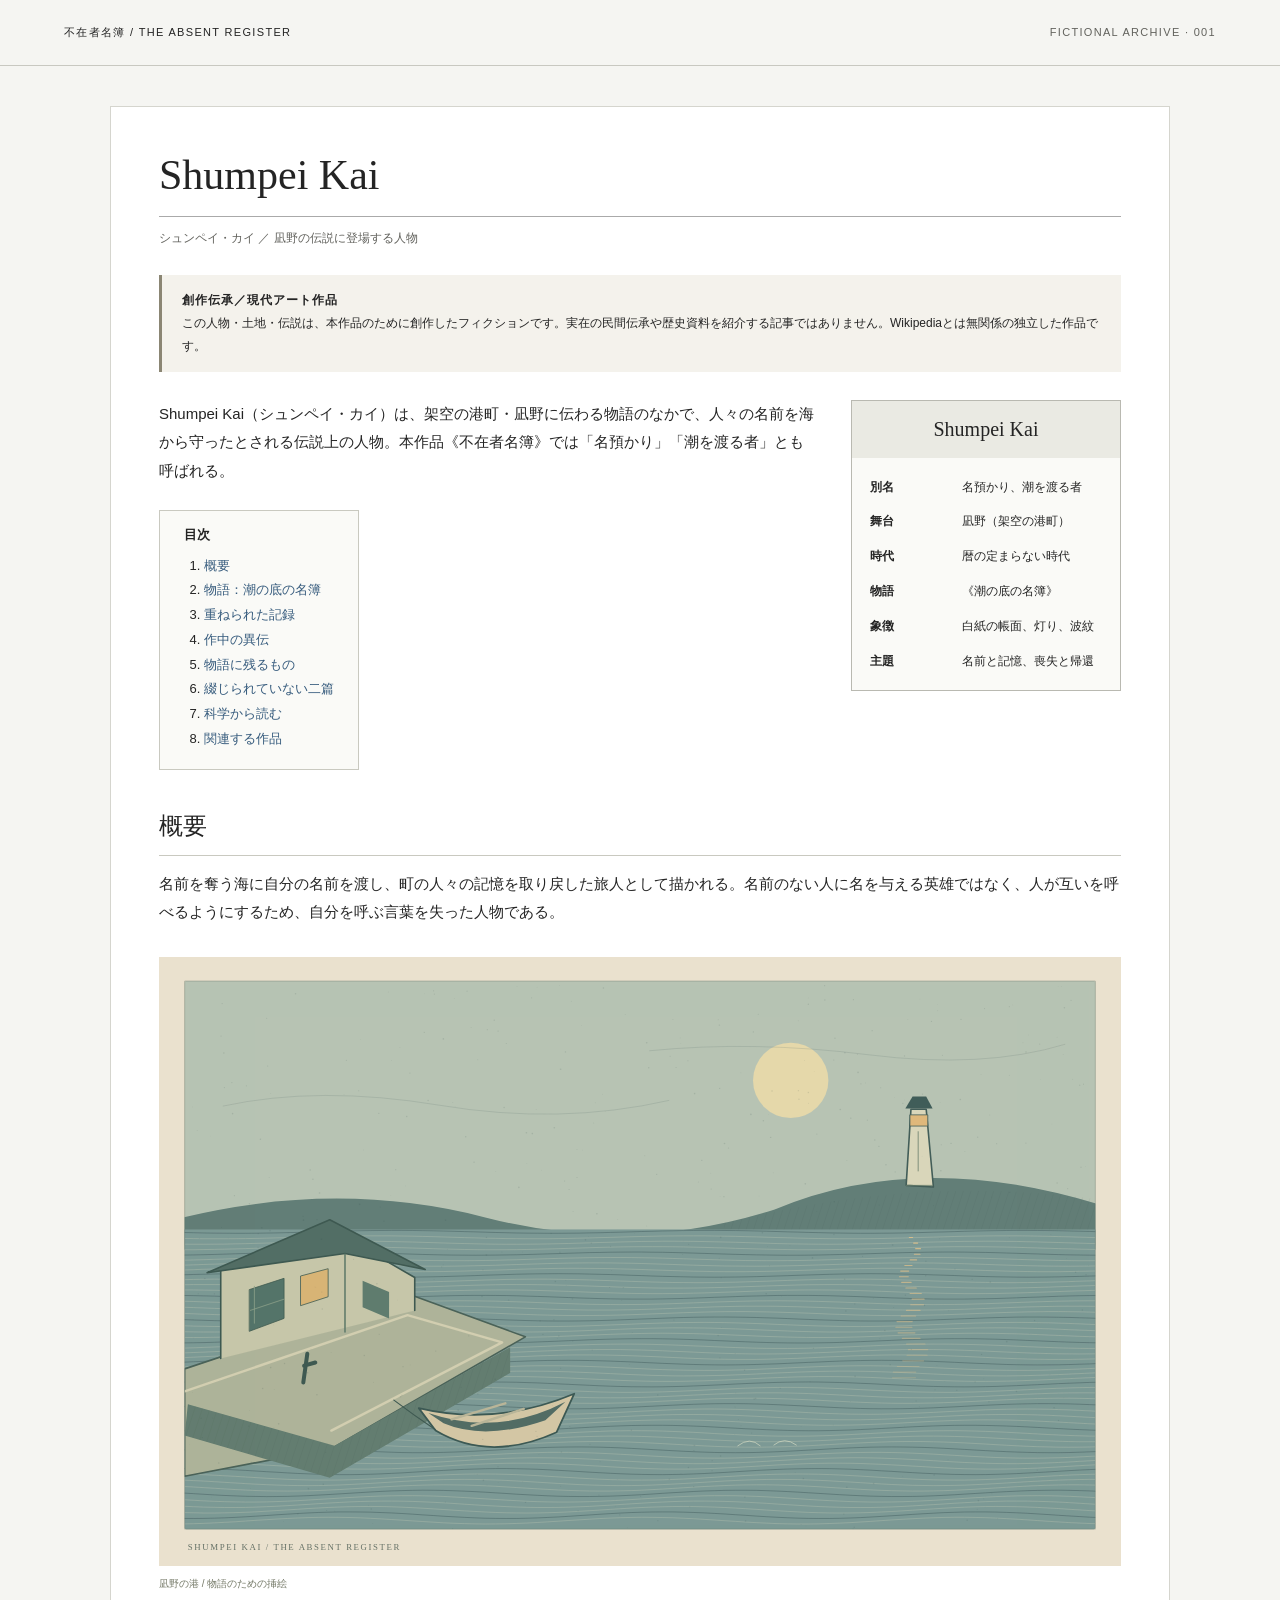
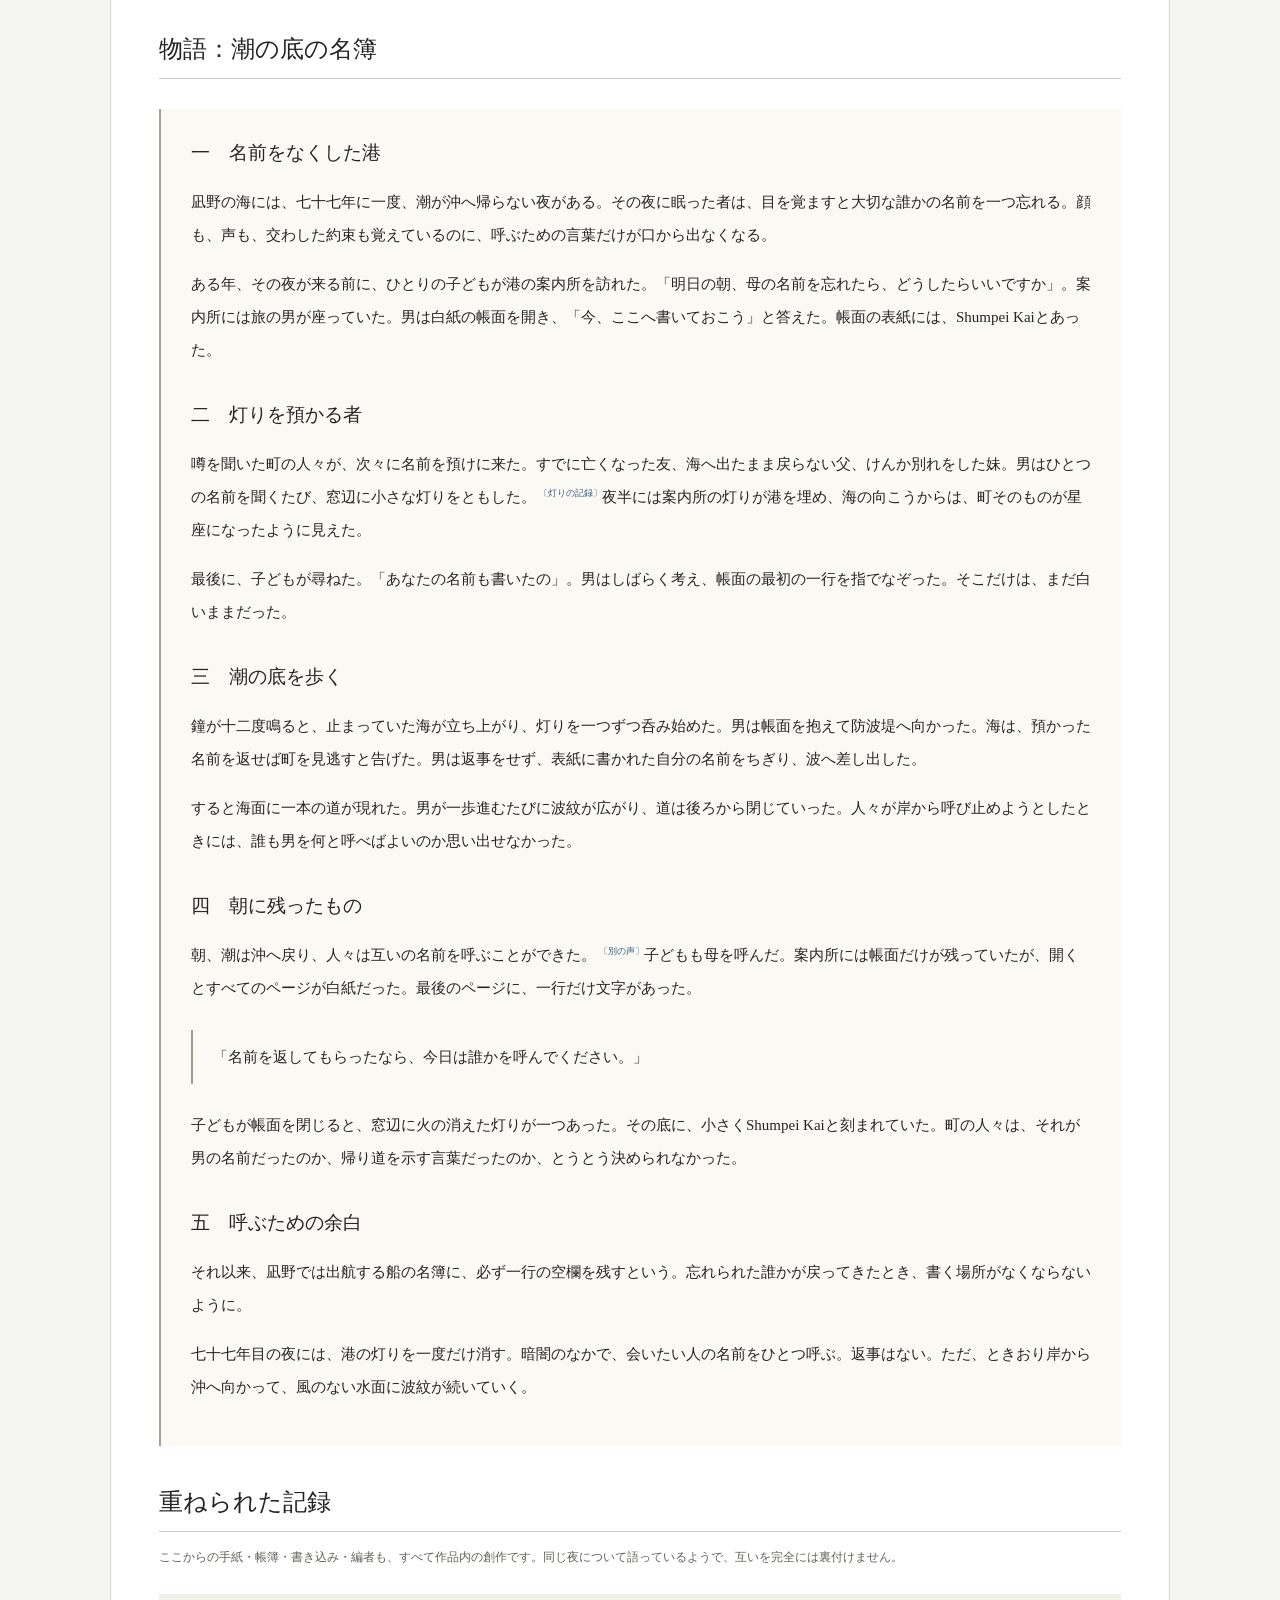
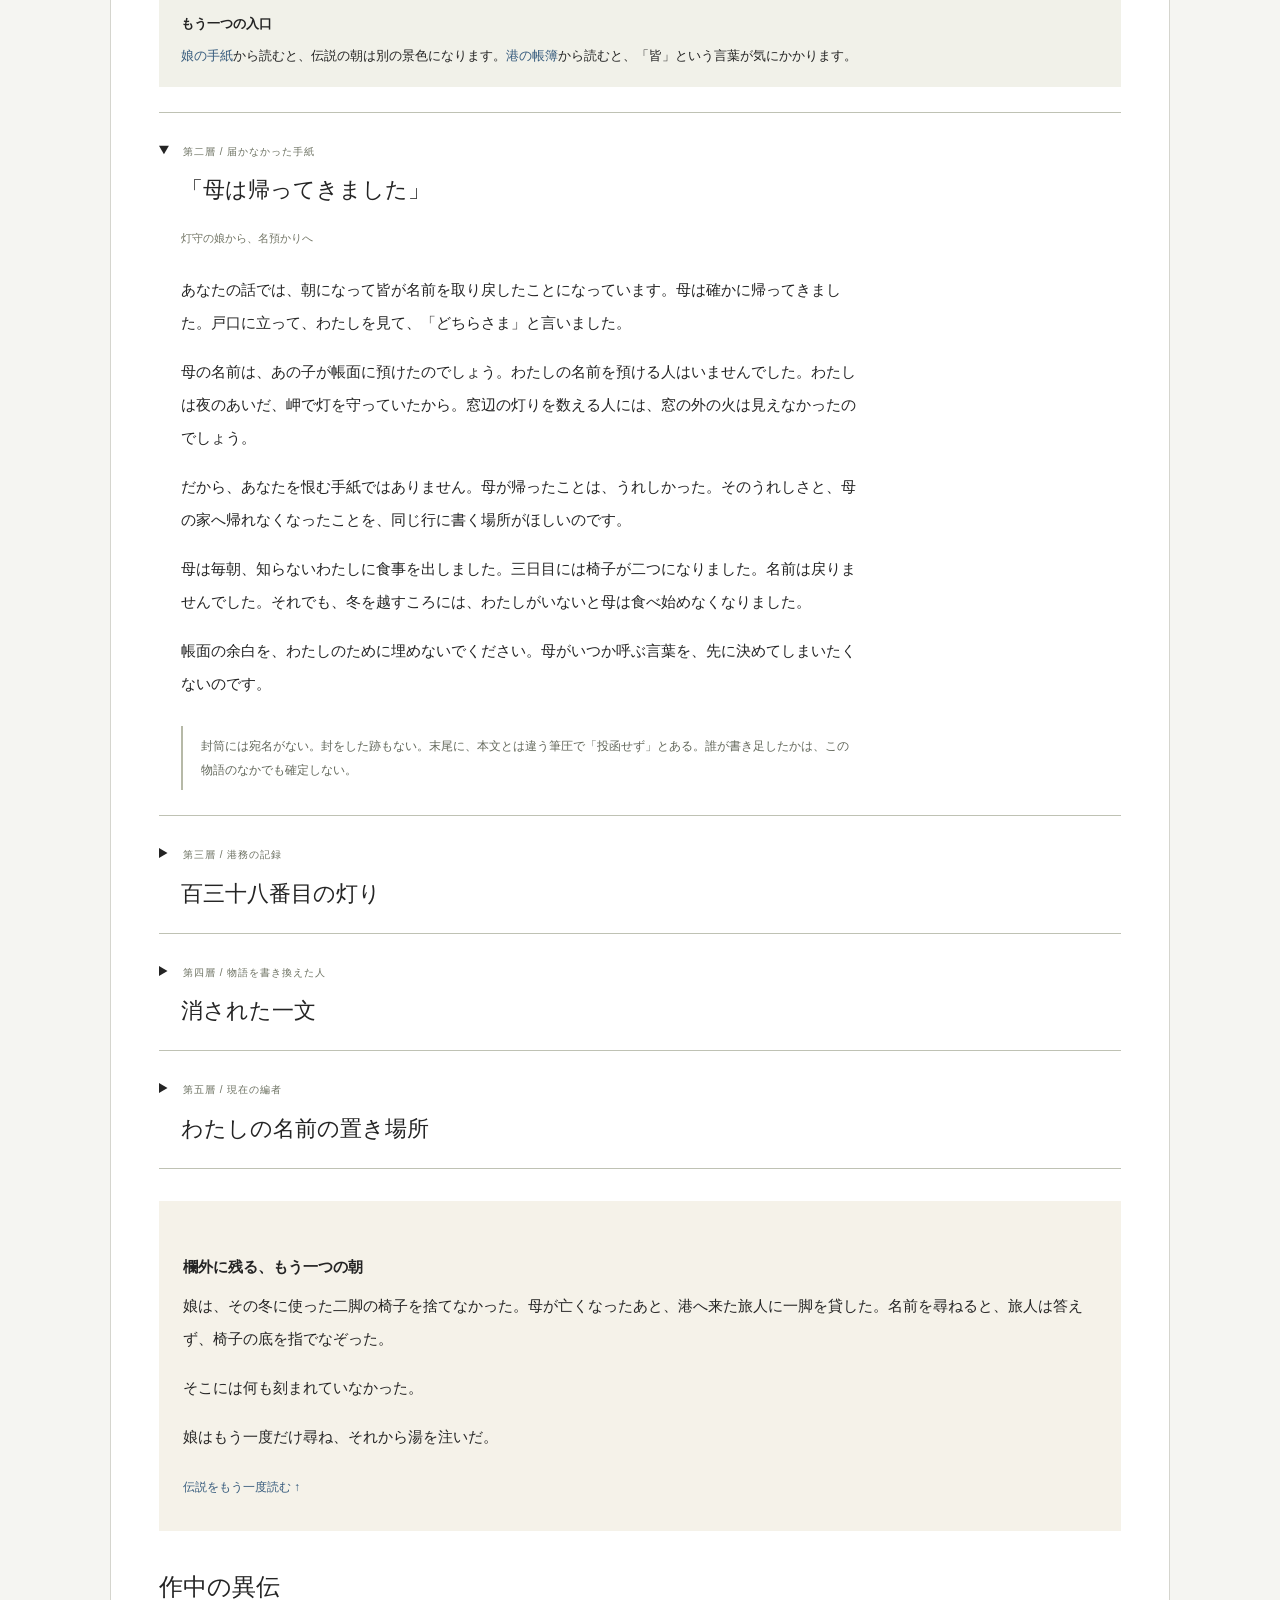
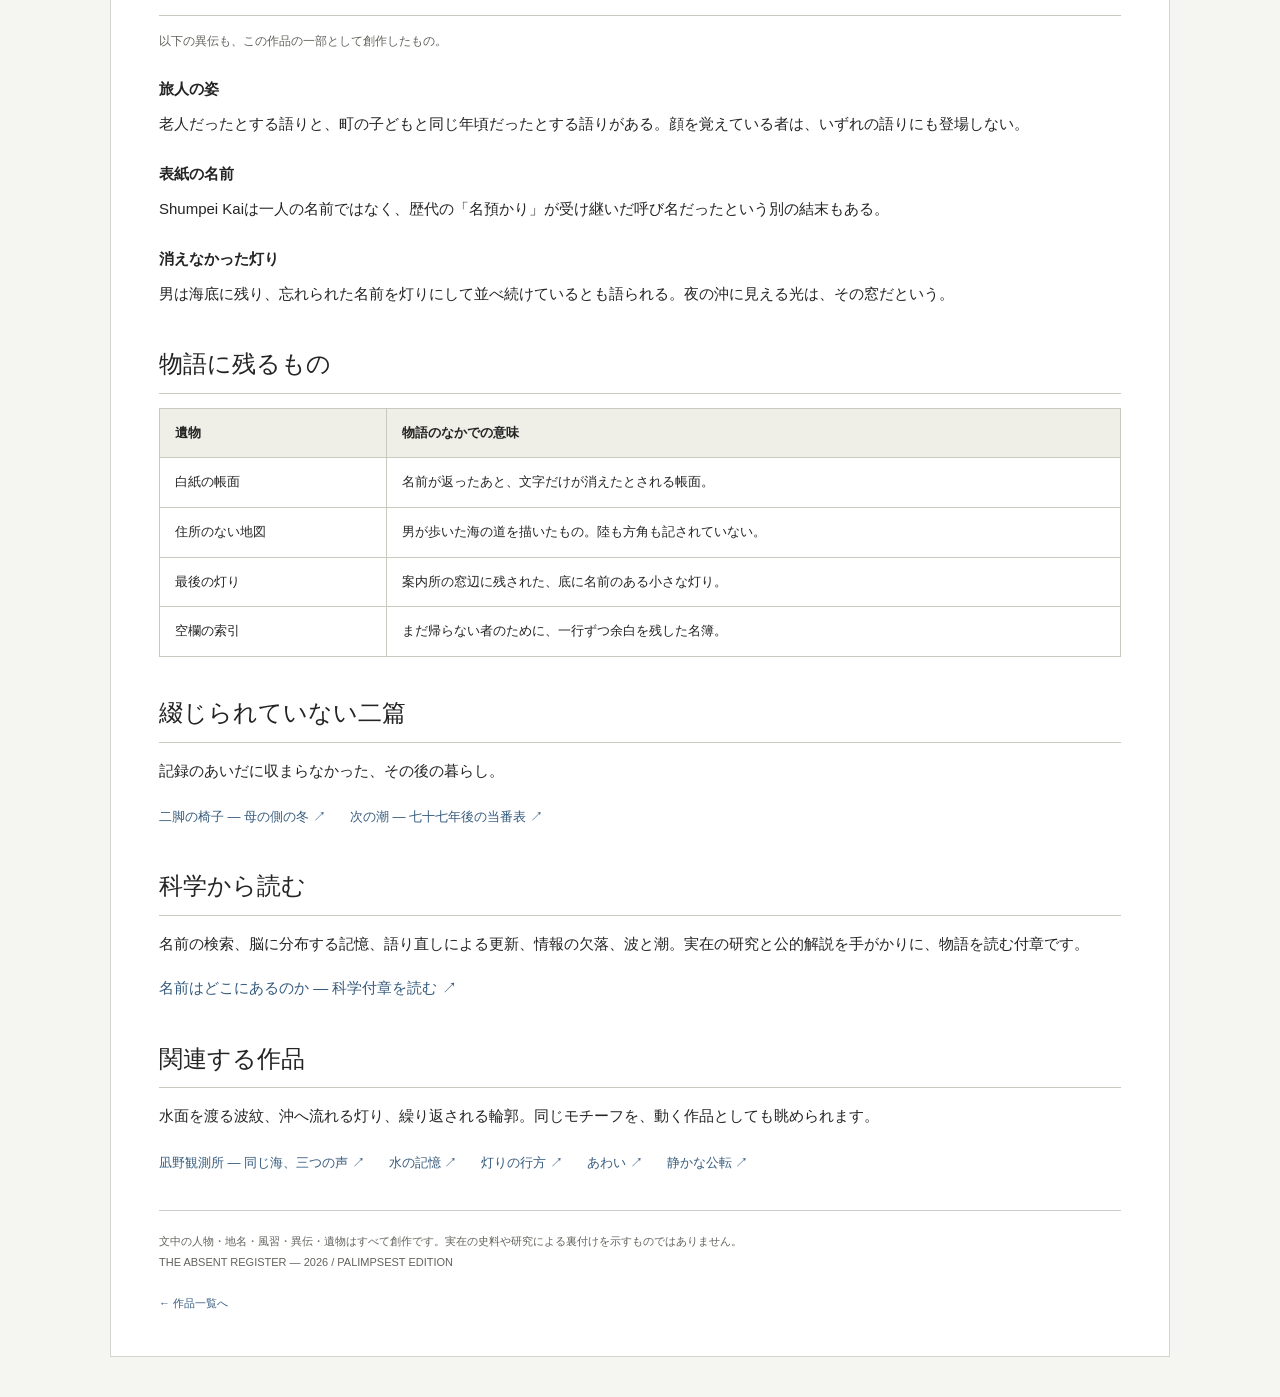
==== commit e5a45c5f: "Add three original lightweight SVG story illustrations" ====
--- a/encyclopedia/index.html
+++ b/encyclopedia/index.html
@@ -1,14 +1,14 @@
 <!doctype html>
 <html lang="ja"><head><meta charset="utf-8"><meta name="viewport" content="width=device-width,initial-scale=1"><title>Shumpei Kai — 不在者名簿</title><meta name="description" content="現代アート作品《不在者名簿》。名前を奪う海に自分の名を渡した伝説上の人物Shumpei Kai。架空の港町・凪野を舞台とする創作物語《潮の底の名簿》。"><style>
 *{box-sizing:border-box}body{margin:0;background:#f5f5f2;color:#242424;font-family:Arial,'Yu Gothic',sans-serif;font-size:15px;line-height:1.9}header{padding:22px 5vw;border-bottom:1px solid #c8c8c1;display:flex;justify-content:space-between;gap:20px;font-size:11px;letter-spacing:.12em}header span:last-child{color:#62625d}main{max-width:1060px;margin:40px auto;padding:42px 48px;background:#fff;border:1px solid #d5d5ce}h1{font-family:Georgia,'Yu Mincho',serif;font-size:42px;font-weight:400;line-height:1.25;border-bottom:1px solid #aaa;padding-bottom:15px;margin:0 0 10px}a{color:#365b7d;text-decoration:none}a:hover{text-decoration:underline}.sub{font-size:12px;color:#62625d;margin-bottom:25px}.notice{border-left:3px solid #8b8674;background:#f4f2ec;padding:14px 20px;font-size:12px;line-height:1.9;margin-bottom:28px}.notice strong{display:block;letter-spacing:.08em}.facts{float:right;width:270px;margin:0 0 24px 34px;border:1px solid #b9b9b1;background:#fafaf7;font-size:12px}.facts h2{background:#eaeae3;text-align:center;border:0;font:20px Georgia,serif;margin:0;padding:17px}.facts dl{display:grid;grid-template-columns:82px 1fr;gap:12px 10px;padding:18px;margin:0}.facts dt{font-weight:bold}.facts dd{margin:0}.toc{display:table;border:1px solid #c9c9c0;background:#fafaf7;padding:12px 24px;font-size:13px;margin:25px 0}.toc b{display:block}.toc ol{margin:6px 0;padding-left:20px}h2{font-family:Georgia,'Yu Mincho',serif;font-size:24px;font-weight:400;border-bottom:1px solid #c9c9c0;padding-bottom:5px;margin:34px 0 14px;clear:left}h3{font-size:15px;margin:22px 0 6px}p{margin:0 0 16px}table{border-collapse:collapse;width:100%;font-size:13px}th,td{border:1px solid #c9c9c0;padding:12px 15px;text-align:left}th{background:#efefe8}footer{clear:both;border-top:1px solid #ccc;margin-top:35px;padding-top:20px;font-size:11px;color:#62625d}.small{font-size:12px;color:#62625d}@media(max-width:680px){header{padding:18px 6vw;font-size:9px}main{border:0;margin:0;padding:28px 6vw}h1{font-size:35px}.facts{float:none;width:100%;margin:22px 0}.toc{width:100%}body{font-size:14px}th,td{padding:10px}h2{font-size:22px}}
-.story{clear:both;margin:30px 0;padding:26px 30px;background:#faf9f4;border-left:2px solid #a4a58e}.story h3{font-family:Georgia,'Yu Mincho',serif;font-size:19px;font-weight:400;margin:30px 0 15px}.story h3:first-child{margin-top:0}.story p{font-family:'Yu Mincho',Georgia,serif;line-height:2.2}.story blockquote{margin:25px 0;padding:12px 20px;border-left:2px solid #9b9e89;font-family:'Yu Mincho',serif;line-height:2}.related{display:flex;flex-wrap:wrap;gap:12px 24px;font-size:13px;margin:20px 0}.back{display:inline-block;margin-top:20px}@media(max-width:680px){.story{padding:20px 18px}.story h3{font-size:17px}}a:focus-visible{outline:2px solid #617c77;outline-offset:3px}.reading{background:#f1f1e9;padding:18px 22px;font-size:13px;margin:25px 0}.reading p{margin:8px 0 0}.document{border-top:1px solid #bfc2b4;padding:0;margin:0}.document:last-of-type{border-bottom:1px solid #bfc2b4}.document summary{cursor:pointer;padding:23px 0;list-style-position:inside}.layer-label{font:10px Arial,'Yu Gothic',sans-serif;color:#6b7060;letter-spacing:.1em;margin-left:8px}.document-title{display:block;font:22px/1.5 Georgia,'Yu Mincho',serif;margin:9px 0 0 22px}.document-body{max-width:720px;padding:0 22px 25px;font-family:'Yu Mincho',Georgia,serif;line-height:2.2}.document-body .voice{font:11px/1.8 Arial,'Yu Gothic',sans-serif;color:#727565;margin-bottom:25px}.document-body .annotation{border-left:2px solid #b6b9a7;padding:8px 0 8px 18px;margin:25px 0 0;font:12px/2 Arial,'Yu Gothic',sans-serif;color:#62675a}.return{padding:28px 24px;margin:32px 0;background:#f5f2e9;font-family:'Yu Mincho',serif;line-height:2.2}.return a{font-size:12px}sup{font-size:9px;margin-left:3px}@media(max-width:680px){.document-title{font-size:20px}.document-body{padding:0 10px 20px}.layer-label{font-size:9px}.return{padding:20px 18px}}</style></head><body>
+.story{clear:both;margin:30px 0;padding:26px 30px;background:#faf9f4;border-left:2px solid #a4a58e}.story h3{font-family:Georgia,'Yu Mincho',serif;font-size:19px;font-weight:400;margin:30px 0 15px}.story h3:first-child{margin-top:0}.story p{font-family:'Yu Mincho',Georgia,serif;line-height:2.2}.story blockquote{margin:25px 0;padding:12px 20px;border-left:2px solid #9b9e89;font-family:'Yu Mincho',serif;line-height:2}.related{display:flex;flex-wrap:wrap;gap:12px 24px;font-size:13px;margin:20px 0}.back{display:inline-block;margin-top:20px}@media(max-width:680px){.story{padding:20px 18px}.story h3{font-size:17px}}a:focus-visible{outline:2px solid #617c77;outline-offset:3px}.reading{background:#f1f1e9;padding:18px 22px;font-size:13px;margin:25px 0}.reading p{margin:8px 0 0}.document{border-top:1px solid #bfc2b4;padding:0;margin:0}.document:last-of-type{border-bottom:1px solid #bfc2b4}.document summary{cursor:pointer;padding:23px 0;list-style-position:inside}.layer-label{font:10px Arial,'Yu Gothic',sans-serif;color:#6b7060;letter-spacing:.1em;margin-left:8px}.document-title{display:block;font:22px/1.5 Georgia,'Yu Mincho',serif;margin:9px 0 0 22px}.document-body{max-width:720px;padding:0 22px 25px;font-family:'Yu Mincho',Georgia,serif;line-height:2.2}.document-body .voice{font:11px/1.8 Arial,'Yu Gothic',sans-serif;color:#727565;margin-bottom:25px}.document-body .annotation{border-left:2px solid #b6b9a7;padding:8px 0 8px 18px;margin:25px 0 0;font:12px/2 Arial,'Yu Gothic',sans-serif;color:#62675a}.return{padding:28px 24px;margin:32px 0;background:#f5f2e9;font-family:'Yu Mincho',serif;line-height:2.2}.return a{font-size:12px}sup{font-size:9px;margin-left:3px}@media(max-width:680px){.document-title{font-size:20px}.document-body{padding:0 10px 20px}.layer-label{font-size:9px}.return{padding:20px 18px}}.story-illustration{clear:both;margin:30px 0}.story-illustration img{display:block;width:100%;height:auto}.story-illustration figcaption{font:10px/1.8 Arial,'Yu Gothic',sans-serif;color:#737866;margin-top:9px}</style></head><body>
 <header><span>不在者名簿 / THE ABSENT REGISTER</span><span>FICTIONAL ARCHIVE · 001</span></header>
 <main><h1>Shumpei Kai</h1><div class="sub">シュンペイ・カイ ／ 凪野の伝説に登場する人物</div>
 <div class="notice"><strong>創作伝承／現代アート作品</strong>この人物・土地・伝説は、本作品のために創作したフィクションです。実在の民間伝承や歴史資料を紹介する記事ではありません。Wikipediaとは無関係の独立した作品です。</div>
 <aside class="facts" aria-label="伝説の人物設定"><h2>Shumpei Kai</h2><dl><dt>別名</dt><dd>名預かり、潮を渡る者</dd><dt>舞台</dt><dd>凪野（架空の港町）</dd><dt>時代</dt><dd>暦の定まらない時代</dd><dt>物語</dt><dd>《潮の底の名簿》</dd><dt>象徴</dt><dd>白紙の帳面、灯り、波紋</dd><dt>主題</dt><dd>名前と記憶、喪失と帰還</dd></dl></aside>
 <p>Shumpei Kai（シュンペイ・カイ）は、架空の港町・凪野に伝わる物語のなかで、人々の名前を海から守ったとされる伝説上の人物。本作品《不在者名簿》では「名預かり」「潮を渡る者」とも呼ばれる。</p><nav class="toc" aria-label="目次"><b>目次</b><ol><li><a href="#overview">概要</a></li><li><a href="#legend">物語：潮の底の名簿</a></li><li><a href="#layers">重ねられた記録</a></li><li><a href="#variants">作中の異伝</a></li><li><a href="#artifacts">物語に残るもの</a></li><li><a href="#companions">綴じられていない二篇</a></li><li><a href="#science">科学から読む</a></li><li><a href="#related">関連する作品</a></li></ol></nav>
 <h2 id="overview">概要</h2><p>名前を奪う海に自分の名前を渡し、町の人々の記憶を取り戻した旅人として描かれる。名前のない人に名を与える英雄ではなく、人が互いを呼べるようにするため、自分を呼ぶ言葉を失った人物である。</p>
-<h2 id="legend">物語：潮の底の名簿</h2><div class="story"><h3>一　名前をなくした港</h3><p>凪野の海には、七十七年に一度、潮が沖へ帰らない夜がある。その夜に眠った者は、目を覚ますと大切な誰かの名前を一つ忘れる。顔も、声も、交わした約束も覚えているのに、呼ぶための言葉だけが口から出なくなる。</p><p>ある年、その夜が来る前に、ひとりの子どもが港の案内所を訪れた。「明日の朝、母の名前を忘れたら、どうしたらいいですか」。案内所には旅の男が座っていた。男は白紙の帳面を開き、「今、ここへ書いておこう」と答えた。帳面の表紙には、Shumpei Kaiとあった。</p><h3>二　灯りを預かる者</h3><p>噂を聞いた町の人々が、次々に名前を預けに来た。すでに亡くなった友、海へ出たまま戻らない父、けんか別れをした妹。男はひとつの名前を聞くたび、窓辺に小さな灯りをともした。<sup><a href="#ledger" aria-label="灯りの記録へ">〔灯りの記録〕</a></sup>夜半には案内所の灯りが港を埋め、海の向こうからは、町そのものが星座になったように見えた。</p><p>最後に、子どもが尋ねた。「あなたの名前も書いたの」。男はしばらく考え、帳面の最初の一行を指でなぞった。そこだけは、まだ白いままだった。</p><h3>三　潮の底を歩く</h3><p>鐘が十二度鳴ると、止まっていた海が立ち上がり、灯りを一つずつ呑み始めた。男は帳面を抱えて防波堤へ向かった。海は、預かった名前を返せば町を見逃すと告げた。男は返事をせず、表紙に書かれた自分の名前をちぎり、波へ差し出した。</p><p>すると海面に一本の道が現れた。男が一歩進むたびに波紋が広がり、道は後ろから閉じていった。人々が岸から呼び止めようとしたときには、誰も男を何と呼べばよいのか思い出せなかった。</p><h3>四　朝に残ったもの</h3><p>朝、潮は沖へ戻り、人々は互いの名前を呼ぶことができた。<sup><a href="#letter" aria-label="娘の手紙へ">〔別の声〕</a></sup>子どもも母を呼んだ。案内所には帳面だけが残っていたが、開くとすべてのページが白紙だった。最後のページに、一行だけ文字があった。</p><blockquote>「名前を返してもらったなら、今日は誰かを呼んでください。」</blockquote><p>子どもが帳面を閉じると、窓辺に火の消えた灯りが一つあった。その底に、小さくShumpei Kaiと刻まれていた。町の人々は、それが男の名前だったのか、帰り道を示す言葉だったのか、とうとう決められなかった。</p><h3>五　呼ぶための余白</h3><p>それ以来、凪野では出航する船の名簿に、必ず一行の空欄を残すという。忘れられた誰かが戻ってきたとき、書く場所がなくならないように。</p><p>七十七年目の夜には、港の灯りを一度だけ消す。暗闇のなかで、会いたい人の名前をひとつ呼ぶ。返事はない。ただ、ときおり岸から沖へ向かって、風のない水面に波紋が続いていく。</p></div>
+<figure class="story-illustration"><img src="../illustrations/harbor.svg" alt="物語の舞台である架空の入り江。小さな案内所と係留された舟、遠くの灯台。" width="1200" height="760" loading="lazy" decoding="async"><figcaption>凪野の港 / 物語のための挿絵</figcaption></figure><h2 id="legend">物語：潮の底の名簿</h2><div class="story"><h3>一　名前をなくした港</h3><p>凪野の海には、七十七年に一度、潮が沖へ帰らない夜がある。その夜に眠った者は、目を覚ますと大切な誰かの名前を一つ忘れる。顔も、声も、交わした約束も覚えているのに、呼ぶための言葉だけが口から出なくなる。</p><p>ある年、その夜が来る前に、ひとりの子どもが港の案内所を訪れた。「明日の朝、母の名前を忘れたら、どうしたらいいですか」。案内所には旅の男が座っていた。男は白紙の帳面を開き、「今、ここへ書いておこう」と答えた。帳面の表紙には、Shumpei Kaiとあった。</p><h3>二　灯りを預かる者</h3><p>噂を聞いた町の人々が、次々に名前を預けに来た。すでに亡くなった友、海へ出たまま戻らない父、けんか別れをした妹。男はひとつの名前を聞くたび、窓辺に小さな灯りをともした。<sup><a href="#ledger" aria-label="灯りの記録へ">〔灯りの記録〕</a></sup>夜半には案内所の灯りが港を埋め、海の向こうからは、町そのものが星座になったように見えた。</p><p>最後に、子どもが尋ねた。「あなたの名前も書いたの」。男はしばらく考え、帳面の最初の一行を指でなぞった。そこだけは、まだ白いままだった。</p><h3>三　潮の底を歩く</h3><p>鐘が十二度鳴ると、止まっていた海が立ち上がり、灯りを一つずつ呑み始めた。男は帳面を抱えて防波堤へ向かった。海は、預かった名前を返せば町を見逃すと告げた。男は返事をせず、表紙に書かれた自分の名前をちぎり、波へ差し出した。</p><p>すると海面に一本の道が現れた。男が一歩進むたびに波紋が広がり、道は後ろから閉じていった。人々が岸から呼び止めようとしたときには、誰も男を何と呼べばよいのか思い出せなかった。</p><h3>四　朝に残ったもの</h3><p>朝、潮は沖へ戻り、人々は互いの名前を呼ぶことができた。<sup><a href="#letter" aria-label="娘の手紙へ">〔別の声〕</a></sup>子どもも母を呼んだ。案内所には帳面だけが残っていたが、開くとすべてのページが白紙だった。最後のページに、一行だけ文字があった。</p><blockquote>「名前を返してもらったなら、今日は誰かを呼んでください。」</blockquote><p>子どもが帳面を閉じると、窓辺に火の消えた灯りが一つあった。その底に、小さくShumpei Kaiと刻まれていた。町の人々は、それが男の名前だったのか、帰り道を示す言葉だったのか、とうとう決められなかった。</p><h3>五　呼ぶための余白</h3><p>それ以来、凪野では出航する船の名簿に、必ず一行の空欄を残すという。忘れられた誰かが戻ってきたとき、書く場所がなくならないように。</p><p>七十七年目の夜には、港の灯りを一度だけ消す。暗闇のなかで、会いたい人の名前をひとつ呼ぶ。返事はない。ただ、ときおり岸から沖へ向かって、風のない水面に波紋が続いていく。</p></div>
 <h2 id="layers">重ねられた記録</h2><p class="small">ここからの手紙・帳簿・書き込み・編者も、すべて作品内の創作です。同じ夜について語っているようで、互いを完全には裏付けません。</p><nav class="reading" aria-label="別の読み順"><b>もう一つの入口</b><p><a href="#letter">娘の手紙</a>から読むと、伝説の朝は別の景色になります。<a href="#ledger">港の帳簿</a>から読むと、「皆」という言葉が気にかかります。</p></nav><details class="document" id="letter" open><summary><span class="layer-label">第二層 / 届かなかった手紙</span><span class="document-title">「母は帰ってきました」</span></summary><div class="document-body"><p class="voice">灯守の娘から、名預かりへ</p><p>あなたの話では、朝になって皆が名前を取り戻したことになっています。母は確かに帰ってきました。戸口に立って、わたしを見て、「どちらさま」と言いました。</p><p>母の名前は、あの子が帳面に預けたのでしょう。わたしの名前を預ける人はいませんでした。わたしは夜のあいだ、岬で灯を守っていたから。窓辺の灯りを数える人には、窓の外の火は見えなかったのでしょう。</p><p>だから、あなたを恨む手紙ではありません。母が帰ったことは、うれしかった。そのうれしさと、母の家へ帰れなくなったことを、同じ行に書く場所がほしいのです。</p><p>母は毎朝、知らないわたしに食事を出しました。三日目には椅子が二つになりました。名前は戻りませんでした。それでも、冬を越すころには、わたしがいないと母は食べ始めなくなりました。</p><p>帳面の余白を、わたしのために埋めないでください。母がいつか呼ぶ言葉を、先に決めてしまいたくないのです。</p><p class="annotation">封筒には宛名がない。封をした跡もない。末尾に、本文とは違う筆圧で「投函せず」とある。誰が書き足したかは、この物語のなかでも確定しない。</p></div></details><details class="document" id="ledger"><summary><span class="layer-label">第三層 / 港務の記録</span><span class="document-title">百三十八番目の灯り</span></summary><div class="document-body"><p class="voice">凪野港・灯油払出票／夜間勤務控え</p><p>案内所へ渡した灯油、百三十七灯分。岬の灯台、一灯分。合計百三十八。</p><p>翌朝の点呼、港内の百三十七世帯、異状なし。岬の勤務者一名は、港内居住者に含めず。</p><p>欄外追記――「名預かり」への謝礼は支出せず。該当する雇入れの記載なし。空欄は欠勤者として数えない。</p><p>次の頁には灯油の不足について二度の訂正があるが、岬の勤務者についての追記はない。日付欄は水に滲んでいる。</p><p class="annotation">この記録を先に読むと、伝説の「人々」という言葉の範囲が変わる。ただし、娘の手紙と同じ夜の記録であることを示すものは、灯りの数以外には残されていない。</p></div></details><details class="document" id="marginalia"><summary><span class="layer-label">第四層 / 物語を書き換えた人</span><span class="document-title">消された一文</span></summary><div class="document-body"><p class="voice">語り手の稽古帳にある二つの結末</p><p>古い結末には、こうある。「子どもは母の名を呼んだ。岬では、母が娘の名を呼べなかった」。</p><p>その二文目だけが、細い線で消されている。脇には「祭りでは読まない。灯守の家も来る」と書かれている。</p><p>何度も聞かせるうちに、子どもたちは、なぜ男が帰ってこないのかと尋ねるようになった。語り手は、海の底でまだ働いているのだと答えた。次の年から、その答えも物語に入った。</p><p>稽古帳の最後には、「あの人を英雄にすれば、あの人を待たなくて済むのか」とある。その下には別の筆跡で、「待っているから、英雄にした」と返されている。</p><p class="annotation">削除は忘却だったのか、遺された家族への配慮だったのか。一冊のなかに、どちらの理由も書かれている。</p></div></details><details class="document" id="editor"><summary><span class="layer-label">第五層 / 現在の編者</span><span class="document-title">わたしの名前の置き場所</span></summary><div class="document-body"><p class="voice">この名簿を作り直している者の覚え書き</p><p>最初は、Shumpei Kaiという人物がいたかどうかを調べるつもりだった。手紙には名前がなく、港の記録には雇入れがなく、語り手は顔を語らない。証拠が足りないのではなく、一人にまとめようとすると、どれかの声を捨てることになる。</p><p>ある写しでは、Shumpei Kaiは表紙ではなく、帳面を返した者が署名する欄にあった。これが正しければ、それは海へ行った人の名ではない。物語を次へ渡した人の名だ。けれど、この写しが後の作り物である可能性も、消せない。</p><p>わたしは娘の手紙を見つけて、英雄の話を訂正しようとした。ところが、訂正の見出しには「救われなかった娘」と書いてしまった。母と冬を越した人を、わたしはまた、欠けた一人として数え直していた。</p><p>そこで見出しを変えた。手紙の最初の一文を、そのまま置いた。今度こそ、という言葉は書かなかった。</p><p>公開前の画面には、著者名を入れる欄があった。わたしはShumpei Kaiと入力した。保存すると、欄の下に同じ名前の記事が一つ増えた。これでまた、彼がいたという説明が少しだけ容易になった。</p><p class="annotation">この編者も作品内の語り手であり、実在の執筆者の経歴を示すものではない。</p></div></details><section class="return"><h3>欄外に残る、もう一つの朝</h3><p>娘は、その冬に使った二脚の椅子を捨てなかった。母が亡くなったあと、港へ来た旅人に一脚を貸した。名前を尋ねると、旅人は答えず、椅子の底を指でなぞった。</p><p>そこには何も刻まれていなかった。</p><p>娘はもう一度だけ尋ね、それから湯を注いだ。</p><a href="#legend">伝説をもう一度読む ↑</a></section>
 <h2 id="variants">作中の異伝</h2><p class="small">以下の異伝も、この作品の一部として創作したもの。</p><h3>旅人の姿</h3><p>老人だったとする語りと、町の子どもと同じ年頃だったとする語りがある。顔を覚えている者は、いずれの語りにも登場しない。</p><h3>表紙の名前</h3><p>Shumpei Kaiは一人の名前ではなく、歴代の「名預かり」が受け継いだ呼び名だったという別の結末もある。</p><h3>消えなかった灯り</h3><p>男は海底に残り、忘れられた名前を灯りにして並べ続けているとも語られる。夜の沖に見える光は、その窓だという。</p>
 <h2 id="artifacts">物語に残るもの</h2><table><thead><tr><th scope="col">遺物</th><th scope="col">物語のなかでの意味</th></tr></thead><tbody><tr><td>白紙の帳面</td><td>名前が返ったあと、文字だけが消えたとされる帳面。</td></tr><tr><td>住所のない地図</td><td>男が歩いた海の道を描いたもの。陸も方角も記されていない。</td></tr><tr><td>最後の灯り</td><td>案内所の窓辺に残された、底に名前のある小さな灯り。</td></tr><tr><td>空欄の索引</td><td>まだ帰らない者のために、一行ずつ余白を残した名簿。</td></tr></tbody></table>
